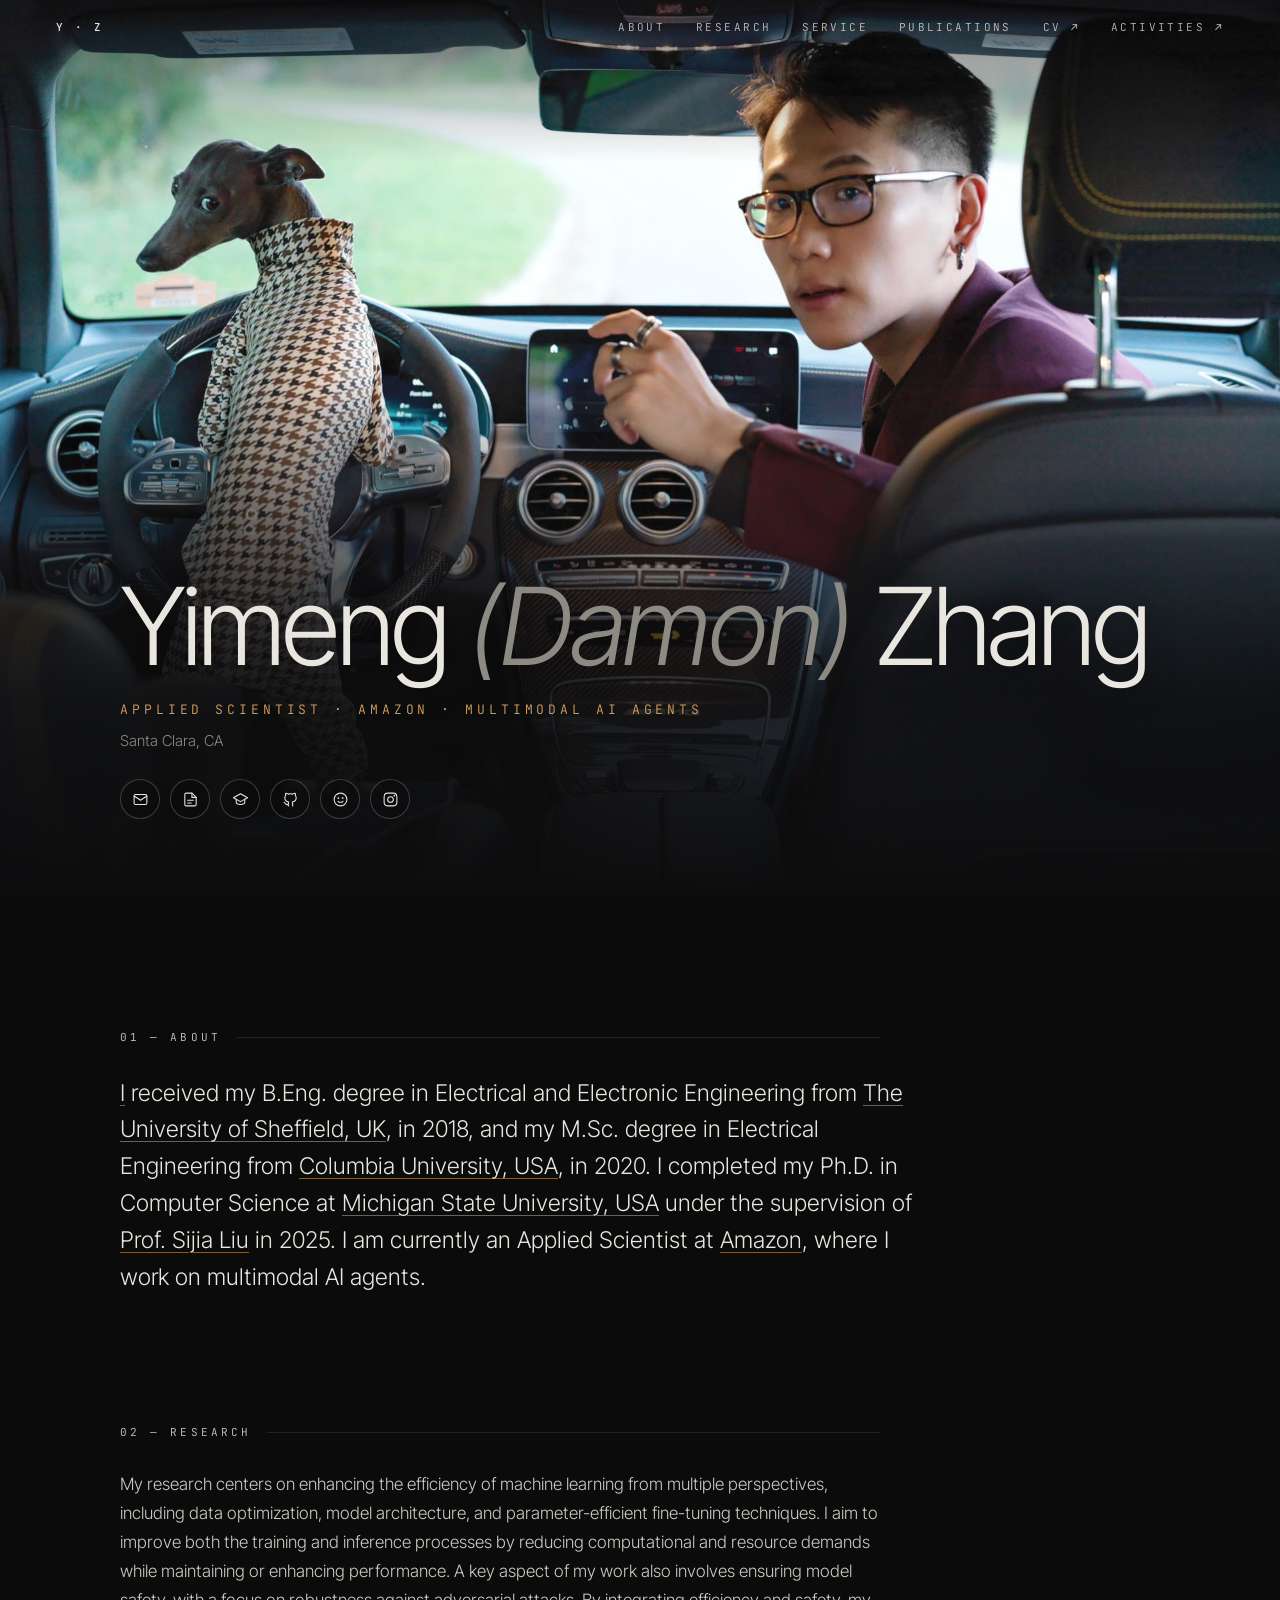
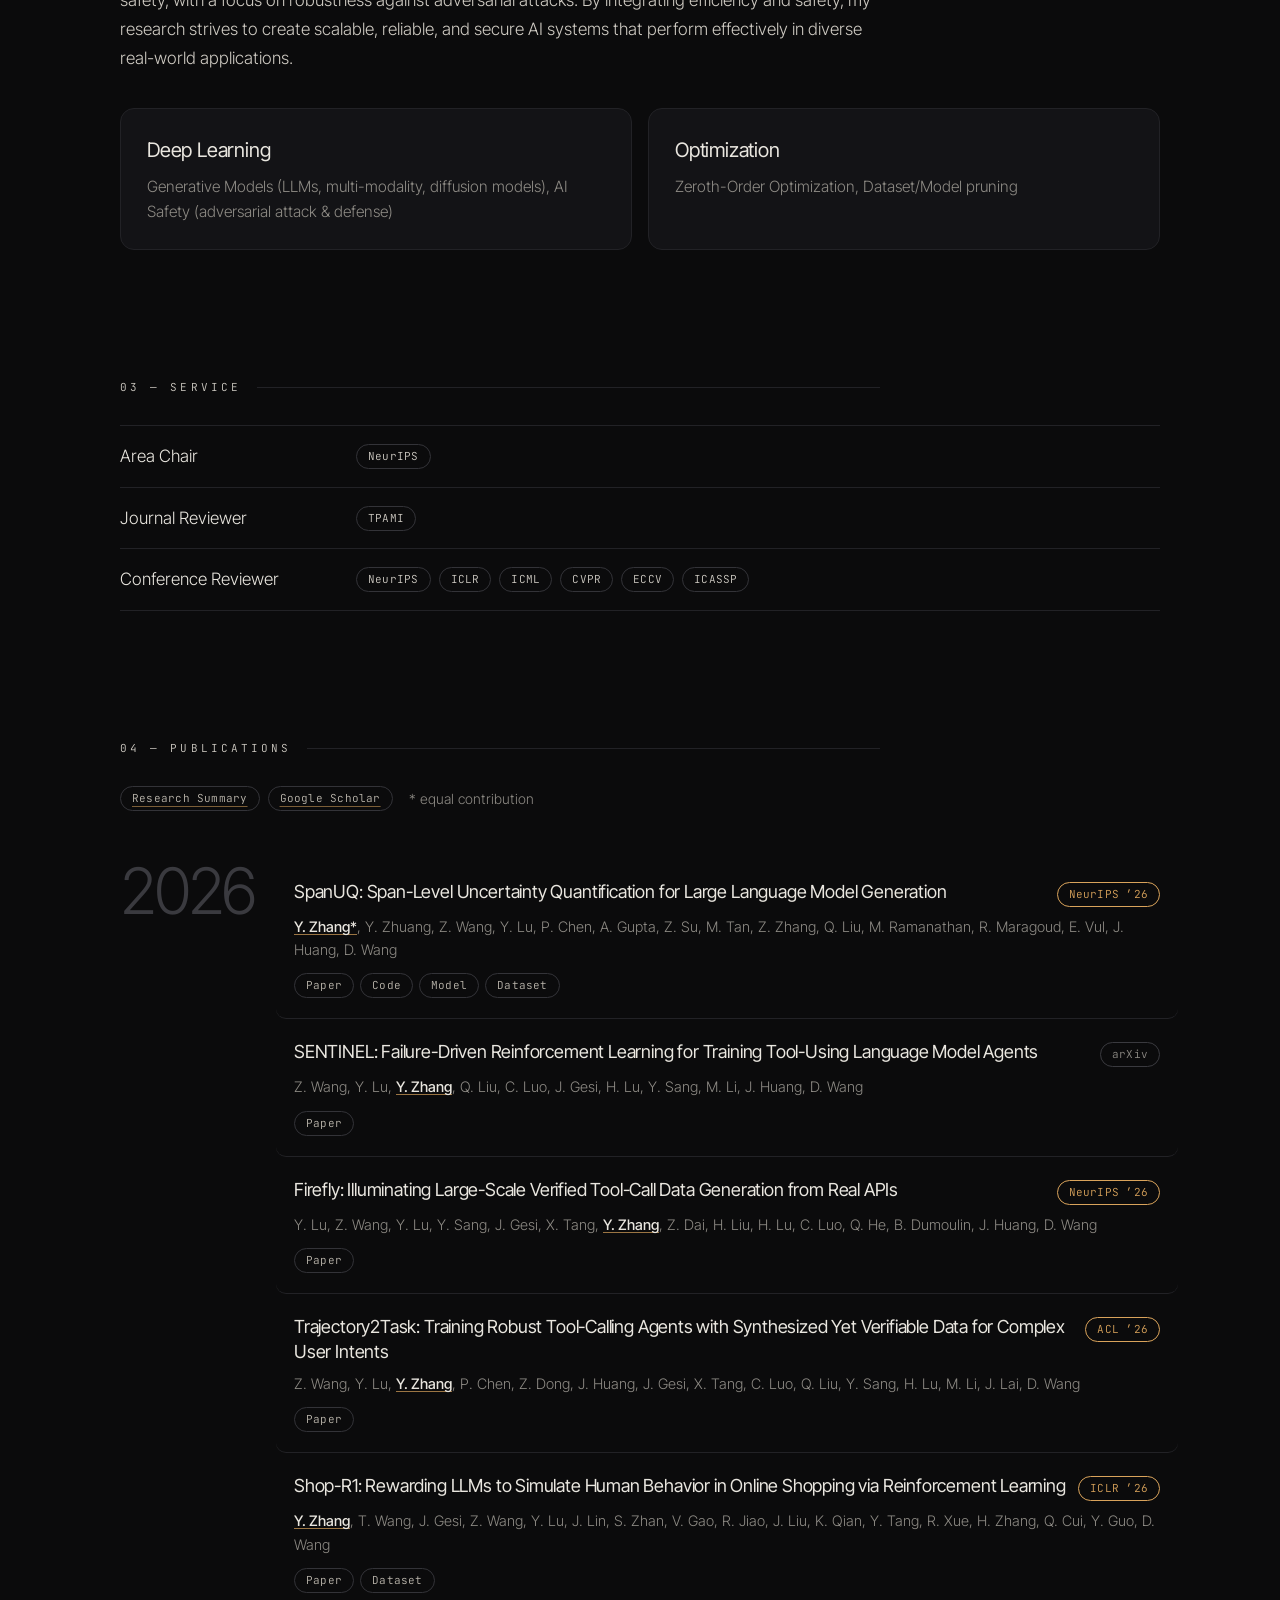
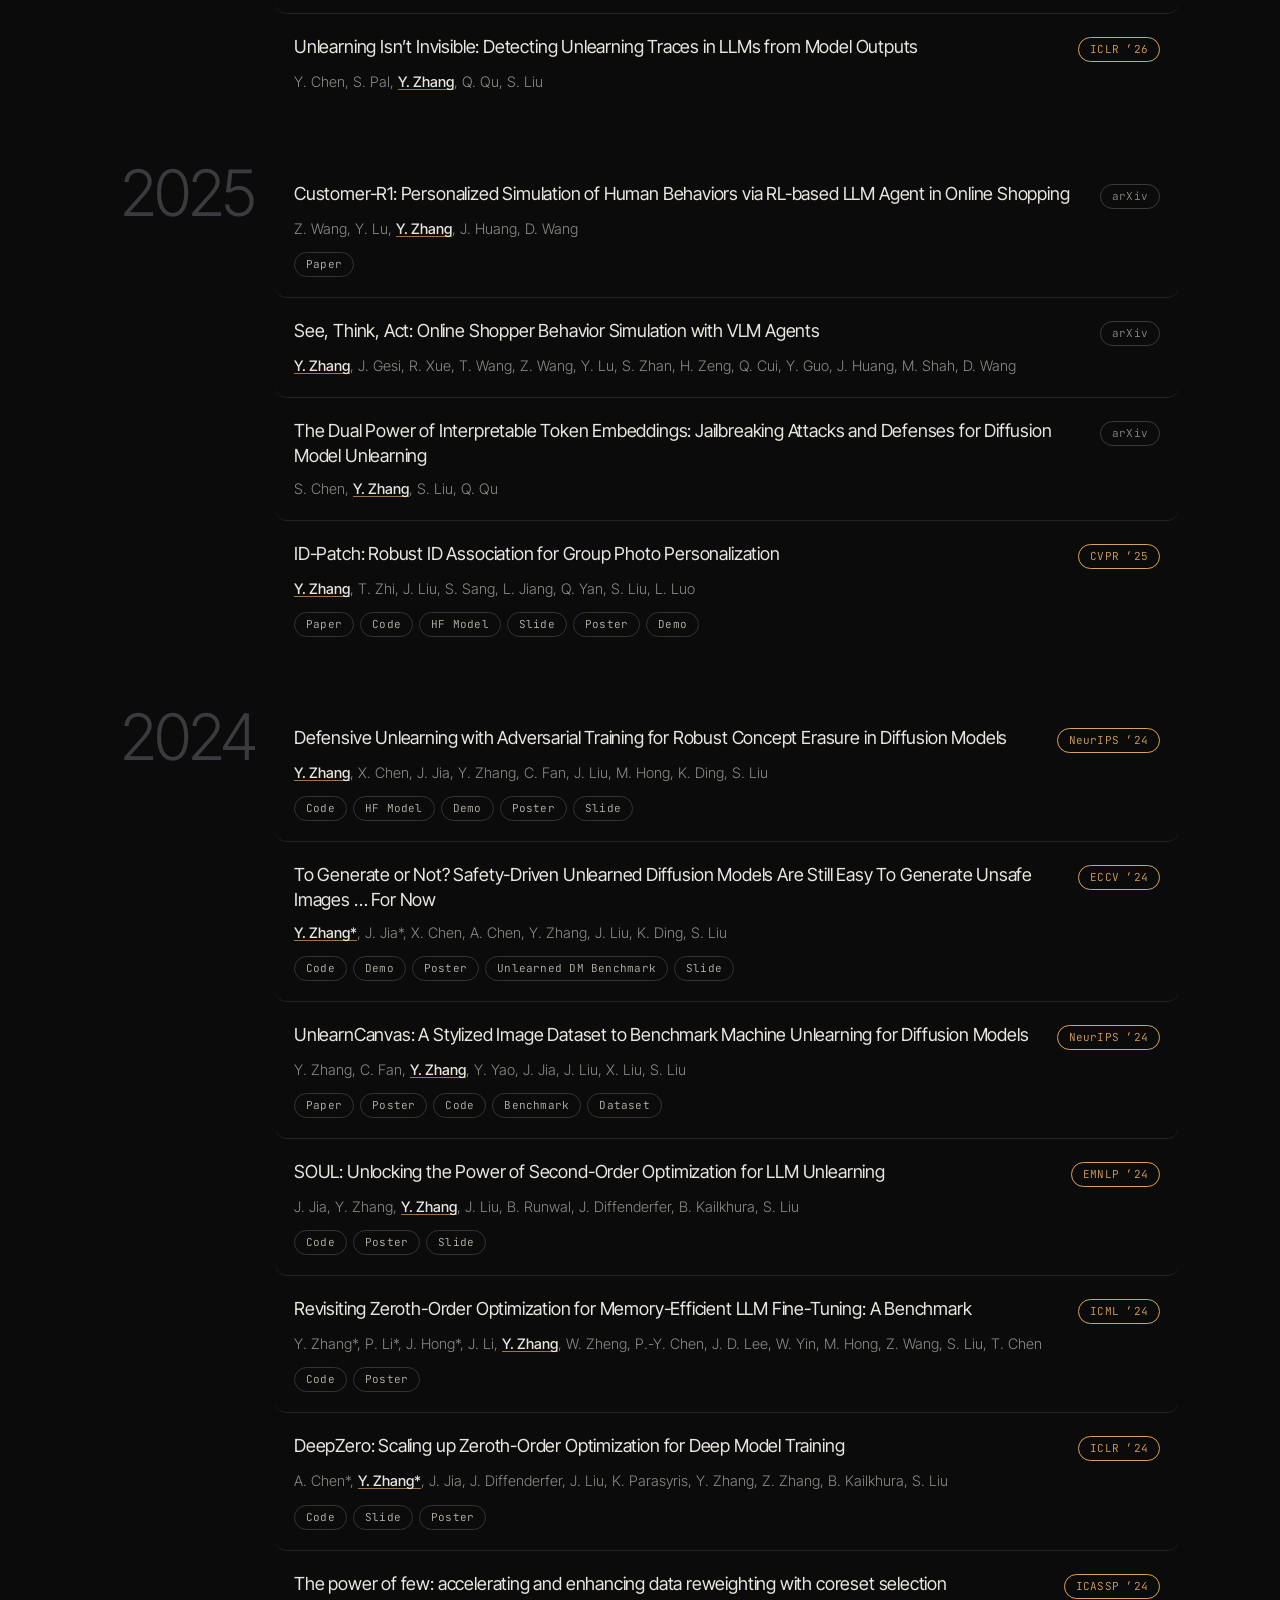
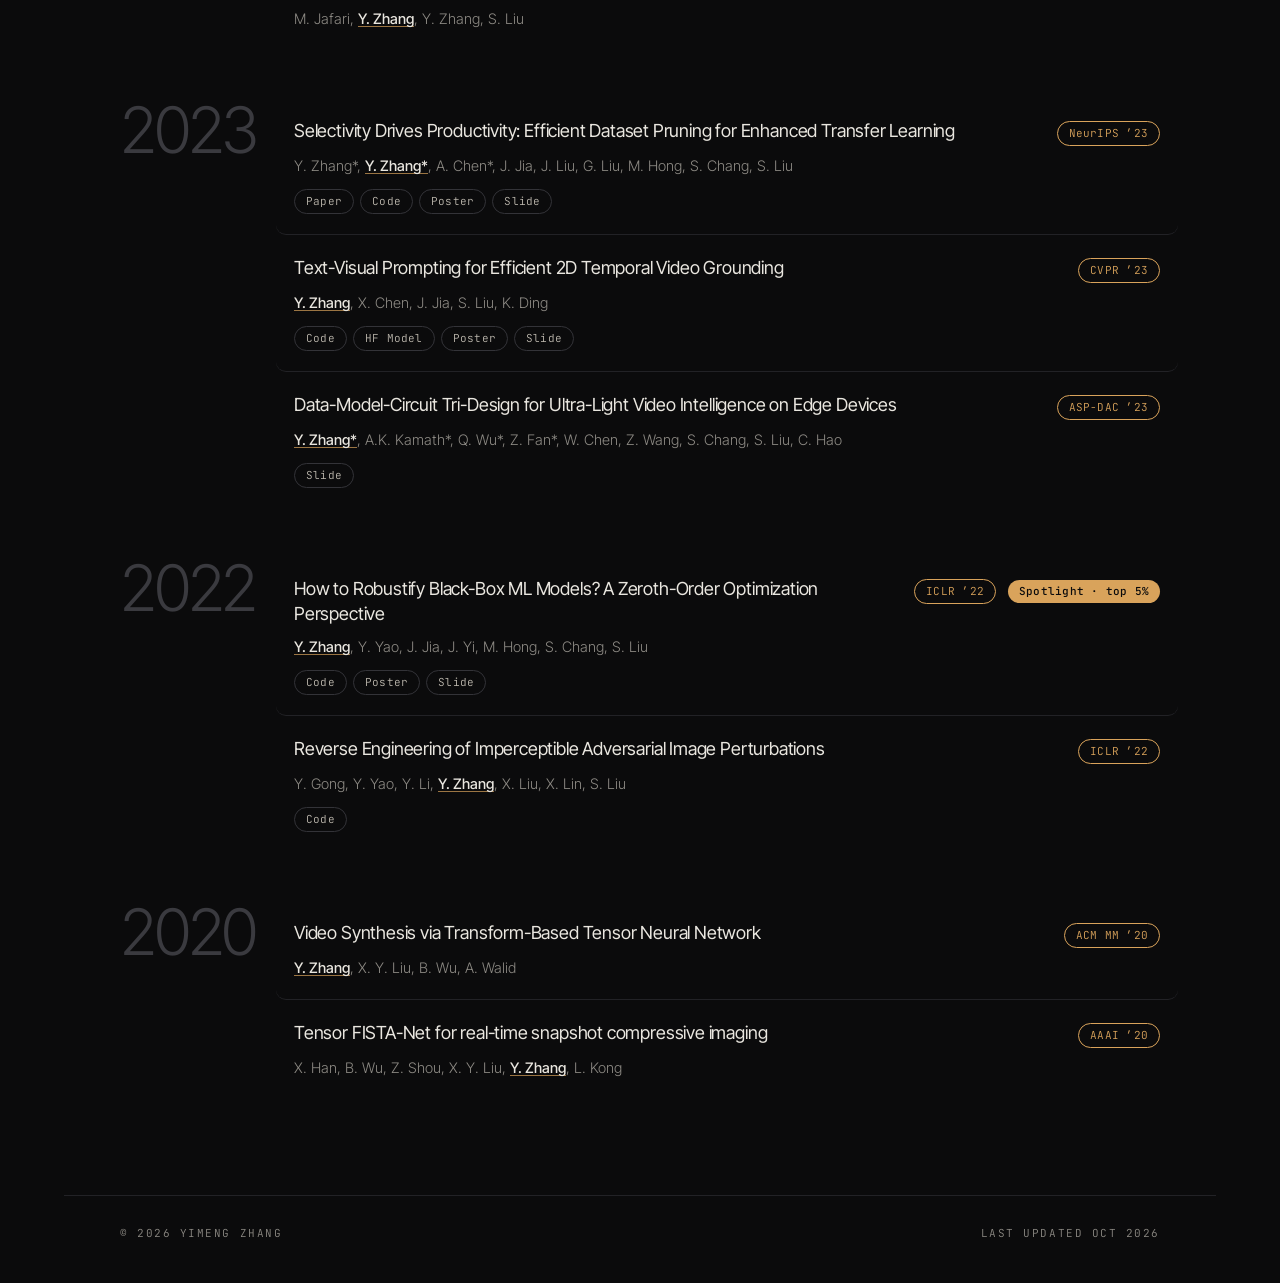
==== index.html @ 83909a7d "feat: Redesign homepage with dark cinematic layout and year-grouped publications" ====
<!DOCTYPE html>
<html lang="en">
<head>
<meta charset="utf-8">
<meta name="viewport" content="width=device-width, initial-scale=1">
<title>Yimeng (Damon) Zhang</title>
<meta name="description" content="Yimeng (Damon) Zhang — Applied Scientist at Amazon working on multimodal AI agents. Research on efficient and safe machine learning: LLM agents, diffusion models, unlearning, zeroth-order optimization.">
<meta property="og:type" content="website">
<meta property="og:title" content="Yimeng (Damon) Zhang">
<meta property="og:description" content="Applied Scientist at Amazon · Multimodal AI agents · Efficient &amp; safe machine learning.">
<meta property="og:url" content="https://damon-demon.github.io/">
<meta property="og:image" content="https://damon-demon.github.io/images/hero.jpg">
<meta name="twitter:card" content="summary_large_image">
<meta name="theme-color" content="#0b0b0c">
<link rel="preconnect" href="https://fonts.googleapis.com">
<link rel="preconnect" href="https://fonts.gstatic.com" crossorigin>
<link href="https://fonts.googleapis.com/css2?family=Inter+Tight:ital,wght@0,300;0,400;0,500;1,300&amp;family=JetBrains+Mono:wght@400;500&amp;display=swap" rel="stylesheet">
<link rel="stylesheet" href="style.css">
<script>document.documentElement.classList.add('js')</script>
</head>
<body>

<nav class="nav" aria-label="Main">
  <a class="nav-name" href="#top">Y · Z</a>
  <div class="nav-links">
    <a class="nav-anchor" href="#about">About</a>
    <a class="nav-anchor" href="#research">Research</a>
    <a class="nav-anchor" href="#service">Service</a>
    <a class="nav-anchor" href="#publications">Publications</a>
    <a href="links/YimengZhang_CV.pdf" target="_blank" rel="noopener">CV ↗</a>
    <a href="https://damon19950223.github.io" target="_blank" rel="noopener">Activities ↗</a>
  </div>
</nav>

<header id="top" class="hero">
  <div class="hero-inner">
    <h1>Yimeng <span class="aka">(Damon)</span> Zhang</h1>
    <p class="hero-role">Applied Scientist · Amazon · Multimodal AI Agents</p>
    <p class="hero-loc">Santa Clara, CA</p>
    <ul class="hero-icons">
      <li><a href="mailto:damonzym@amazon.com" aria-label="Email" title="Email"><svg viewBox="0 0 24 24"><rect x="3" y="5" width="18" height="14" rx="2"/><path d="m3 7 9 6 9-6"/></svg></a></li>
      <li><a href="links/YimengZhang_CV.pdf" target="_blank" rel="noopener" aria-label="CV" title="CV"><svg viewBox="0 0 24 24"><path d="M14 3H6a2 2 0 0 0-2 2v14a2 2 0 0 0 2 2h12a2 2 0 0 0 2-2V9z"/><path d="M14 3v6h6M8 13h8M8 17h5"/></svg></a></li>
      <li><a href="https://scholar.google.com/citations?user=eWcAggoAAAAJ&amp;hl" target="_blank" rel="noopener" aria-label="Google Scholar" title="Google Scholar"><svg viewBox="0 0 24 24"><path d="M2 9.5 12 4l10 5.5-10 5.5z"/><path d="M6 11.7V16c0 1.7 2.7 3 6 3s6-1.3 6-3v-4.3"/></svg></a></li>
      <li><a href="https://github.com/damon-demon" target="_blank" rel="noopener" aria-label="GitHub" title="GitHub"><svg viewBox="0 0 24 24"><path d="M9 19c-4.3 1.4-4.3-2.5-6-3m12 5v-3.5c0-1 .1-1.4-.5-2 2.8-.3 5.5-1.4 5.5-6a4.6 4.6 0 0 0-1.3-3.2 4.2 4.2 0 0 0-.1-3.2s-1.1-.3-3.5 1.3a12.3 12.3 0 0 0-6.2 0C6.5 2.8 5.4 3.1 5.4 3.1a4.2 4.2 0 0 0-.1 3.2A4.6 4.6 0 0 0 4 9.5c0 4.6 2.7 5.7 5.5 6-.6.6-.6 1.2-.5 2V21"/></svg></a></li>
      <li><a href="https://huggingface.co/DamonDemon" target="_blank" rel="noopener" aria-label="Hugging Face" title="Hugging Face"><svg viewBox="0 0 24 24"><circle cx="12" cy="12" r="9"/><path d="M8.5 14.5c1.8 2 5.2 2 7 0"/><circle cx="9" cy="10" r=".6"/><circle cx="15" cy="10" r=".6"/></svg></a></li>
      <li><a href="https://www.instagram.com/damondemon88888/" target="_blank" rel="noopener" aria-label="Instagram" title="Instagram"><svg viewBox="0 0 24 24"><rect x="3" y="3" width="18" height="18" rx="5"/><circle cx="12" cy="12" r="4"/><circle cx="17.5" cy="6.5" r=".6"/></svg></a></li>
    </ul>
  </div>
</header>

<main>

<section id="about" class="section">
  <p class="section-label">01 — About</p>
  <p class="lede"><a href="https://www.instagram.com/damondemon88888/">I</a> received my B.Eng. degree in Electrical and Electronic Engineering from <a href="https://www.sheffield.ac.uk/eee">The University of Sheffield, UK</a>, in 2018, and my M.Sc. degree in Electrical Engineering from <a href="https://www.ee.columbia.edu">Columbia University, USA</a>, in 2020. I completed my Ph.D. in Computer Science at <a href="https://engineering.msu.edu/about/departments/cse">Michigan State University, USA</a> under the supervision of <a href="https://lsjxjtu.github.io">Prof. Sijia Liu</a> in 2025. I am currently an Applied Scientist at <a href="https://www.aboutamazon.com">Amazon</a>, where I work on multimodal AI agents.</p>
</section>

<section id="research" class="section">
  <p class="section-label">02 — Research</p>
  <p>My research centers on enhancing the efficiency of machine learning from multiple perspectives, including data optimization, model architecture, and parameter-efficient fine-tuning techniques. I aim to improve both the training and inference processes by reducing computational and resource demands while maintaining or enhancing performance. A key aspect of my work also involves ensuring model safety, with a focus on robustness against adversarial attacks. By integrating efficiency and safety, my research strives to create scalable, reliable, and secure AI systems that perform effectively in diverse real-world applications.</p>
  <div class="cards">
    <div class="card">
      <h3>Deep Learning</h3>
      <p>Generative Models (LLMs, multi-modality, diffusion models), AI Safety (adversarial attack &amp; defense)</p>
    </div>
    <div class="card">
      <h3>Optimization</h3>
      <p>Zeroth-Order Optimization, Dataset/Model pruning</p>
    </div>
  </div>
</section>

<section id="service" class="section">
  <p class="section-label">03 — Service</p>
  <ul class="service">
    <li><span class="role">Area Chair</span><span class="chips"><span class="chip">NeurIPS</span></span></li>
    <li><span class="role">Journal Reviewer</span><span class="chips"><span class="chip">TPAMI</span></span></li>
    <li><span class="role">Conference Reviewer</span><span class="chips"><span class="chip">NeurIPS</span><span class="chip">ICLR</span><span class="chip">ICML</span><span class="chip">CVPR</span><span class="chip">ECCV</span><span class="chip">ICASSP</span></span></li>
  </ul>
</section>

<section id="publications" class="section">
  <p class="section-label">04 — Publications</p>
  <p class="pub-meta"><a class="pill" href="links/Yimeng_Research_Summary_OPTML_MSU.pdf">Research Summary</a> <a class="pill" href="https://scholar.google.com/citations?user=eWcAggoAAAAJ&amp;hl">Google Scholar</a> <span class="note">* equal contribution</span></p>

  <div class="year-group">
    <h3 class="year">2026</h3>
    <ol class="pubs">
      <li class="pub">
        <div class="pub-head"><a class="pub-title" href="SpanUQ.html">SpanUQ: Span-Level Uncertainty Quantification for Large Language Model Generation</a><span class="venue">NeurIPS ’26</span></div>
        <p class="pub-authors"><b class="me">Y. Zhang*</b>, Y. Zhuang, Z. Wang, Y. Lu, P. Chen, A. Gupta, Z. Su, M. Tan, Z. Zhang, Q. Liu, M. Ramanathan, R. Maragoud, E. Vul, J. Huang, D. Wang</p>
        <div class="pub-links"><a class="pill" href="https://arxiv.org/abs/2607.05721">Paper</a><a class="pill" href="https://github.com/damon-demon/SpanUQ">Code</a><a class="pill" href="https://huggingface.co/DamonDemon/SpanUQ">Model</a><a class="pill" href="https://huggingface.co/datasets/DamonDemon/SpanUQ-Benchmark">Dataset</a></div>
      </li>
      <li class="pub">
        <div class="pub-head"><a class="pub-title" href="https://arxiv.org/abs/2606.12908">SENTINEL: Failure-Driven Reinforcement Learning for Training Tool-Using Language Model Agents</a><span class="venue arxiv">arXiv</span></div>
        <p class="pub-authors">Z. Wang, Y. Lu, <b class="me">Y. Zhang</b>, Q. Liu, C. Luo, J. Gesi, H. Lu, Y. Sang, M. Li, J. Huang, D. Wang</p>
        <div class="pub-links"><a class="pill" href="https://arxiv.org/abs/2606.12908">Paper</a></div>
      </li>
      <li class="pub">
        <div class="pub-head"><a class="pub-title" href="https://arxiv.org/abs/2605.17558">Firefly: Illuminating Large-Scale Verified Tool-Call Data Generation from Real APIs</a><span class="venue">NeurIPS ’26</span></div>
        <p class="pub-authors">Y. Lu, Z. Wang, Y. Lu, Y. Sang, J. Gesi, X. Tang, <b class="me">Y. Zhang</b>, Z. Dai, H. Liu, H. Lu, C. Luo, Q. He, B. Dumoulin, J. Huang, D. Wang</p>
        <div class="pub-links"><a class="pill" href="https://arxiv.org/abs/2605.17558">Paper</a></div>
      </li>
      <li class="pub">
        <div class="pub-head"><a class="pub-title" href="https://arxiv.org/abs/2601.20144">Trajectory2Task: Training Robust Tool-Calling Agents with Synthesized Yet Verifiable Data for Complex User Intents</a><span class="venue">ACL ’26</span></div>
        <p class="pub-authors">Z. Wang, Y. Lu, <b class="me">Y. Zhang</b>, P. Chen, Z. Dong, J. Huang, J. Gesi, X. Tang, C. Luo, Q. Liu, Y. Sang, H. Lu, M. Li, J. Lai, D. Wang</p>
        <div class="pub-links"><a class="pill" href="https://arxiv.org/abs/2601.20144">Paper</a></div>
      </li>
      <li class="pub">
        <div class="pub-head"><a class="pub-title" href="shop-r1.html">Shop-R1: Rewarding LLMs to Simulate Human Behavior in Online Shopping via Reinforcement Learning</a><span class="venue">ICLR ’26</span></div>
        <p class="pub-authors"><b class="me">Y. Zhang</b>, T. Wang, J. Gesi, Z. Wang, Y. Lu, J. Lin, S. Zhan, V. Gao, R. Jiao, J. Liu, K. Qian, Y. Tang, R. Xue, H. Zhang, Q. Cui, Y. Guo, D. Wang</p>
        <div class="pub-links"><a class="pill" href="https://arxiv.org/abs/2507.17842">Paper</a><a class="pill" href="https://huggingface.co/datasets/NEU-HAI/ShopCART">Dataset</a></div>
      </li>
      <li class="pub">
        <div class="pub-head"><a class="pub-title" href="https://arxiv.org/abs/2506.14003">Unlearning Isn’t Invisible: Detecting Unlearning Traces in LLMs from Model Outputs</a><span class="venue">ICLR ’26</span></div>
        <p class="pub-authors">Y. Chen, S. Pal, <b class="me">Y. Zhang</b>, Q. Qu, S. Liu</p>
      </li>
    </ol>
  </div>

  <div class="year-group">
    <h3 class="year">2025</h3>
    <ol class="pubs">
      <li class="pub">
        <div class="pub-head"><a class="pub-title" href="https://arxiv.org/abs/2510.07230">Customer-R1: Personalized Simulation of Human Behaviors via RL-based LLM Agent in Online Shopping</a><span class="venue arxiv">arXiv</span></div>
        <p class="pub-authors">Z. Wang, Y. Lu, <b class="me">Y. Zhang</b>, J. Huang, D. Wang</p>
        <div class="pub-links"><a class="pill" href="https://arxiv.org/abs/2510.07230">Paper</a></div>
      </li>
      <li class="pub">
        <div class="pub-head"><a class="pub-title" href="https://arxiv.org/abs/2510.19245">See, Think, Act: Online Shopper Behavior Simulation with VLM Agents</a><span class="venue arxiv">arXiv</span></div>
        <p class="pub-authors"><b class="me">Y. Zhang</b>, J. Gesi, R. Xue, T. Wang, Z. Wang, Y. Lu, S. Zhan, H. Zeng, Q. Cui, Y. Guo, J. Huang, M. Shah, D. Wang</p>
      </li>
      <li class="pub">
        <div class="pub-head"><a class="pub-title" href="https://arxiv.org/abs/2504.21307">The Dual Power of Interpretable Token Embeddings: Jailbreaking Attacks and Defenses for Diffusion Model Unlearning</a><span class="venue arxiv">arXiv</span></div>
        <p class="pub-authors">S. Chen, <b class="me">Y. Zhang</b>, S. Liu, Q. Qu</p>
      </li>
      <li class="pub">
        <div class="pub-head"><a class="pub-title" href="https://byteaigc.github.io/ID-Patch/">ID-Patch: Robust ID Association for Group Photo Personalization</a><span class="venue">CVPR ’25</span></div>
        <p class="pub-authors"><b class="me">Y. Zhang</b>, T. Zhi, J. Liu, S. Sang, L. Jiang, Q. Yan, S. Liu, L. Luo</p>
        <div class="pub-links"><a class="pill" href="https://arxiv.org/abs/2411.13632">Paper</a><a class="pill" href="https://github.com/bytedance/ID-Patch">Code</a><a class="pill" href="https://huggingface.co/ByteDance/ID-Patch">HF Model</a><a class="pill" href="links/ID_Patch_Presentation.pdf">Slide</a><a class="pill" href="links/ID_Patch_CVPR25_poster.pdf">Poster</a><a class="pill" href="https://huggingface.co/spaces/ByteDance/ID-Patch-SDXL">Demo</a></div>
      </li>
    </ol>
  </div>

  <div class="year-group">
    <h3 class="year">2024</h3>
    <ol class="pubs">
      <li class="pub">
        <div class="pub-head"><a class="pub-title" href="https://arxiv.org/abs/2405.15234">Defensive Unlearning with Adversarial Training for Robust Concept Erasure in Diffusion Models</a><span class="venue">NeurIPS ’24</span></div>
        <p class="pub-authors"><b class="me">Y. Zhang</b>, X. Chen, J. Jia, Y. Zhang, C. Fan, J. Liu, M. Hong, K. Ding, S. Liu</p>
        <div class="pub-links"><a class="pill" href="https://github.com/OPTML-Group/AdvUnlearn">Code</a><a class="pill" href="https://huggingface.co/OPTML-Group/AdvUnlearn">HF Model</a><a class="pill" href="https://huggingface.co/spaces/Intel/AdvUnlearn">Demo</a><a class="pill" href="links/NeurIPS2024_AdvUnlearn_poster.pdf">Poster</a><a class="pill" href="links/NeurIPS2024_AdvUnlearn_Presentation.pdf">Slide</a></div>
      </li>
      <li class="pub">
        <div class="pub-head"><a class="pub-title" href="https://www.optml-group.com/posts/mu_attack">To Generate or Not? Safety-Driven Unlearned Diffusion Models Are Still Easy To Generate Unsafe Images … For Now</a><span class="venue">ECCV ’24</span></div>
        <p class="pub-authors"><b class="me">Y. Zhang*</b>, J. Jia*, X. Chen, A. Chen, Y. Zhang, J. Liu, K. Ding, S. Liu</p>
        <div class="pub-links"><a class="pill" href="https://github.com/OPTML-Group/Diffusion-MU-Attack">Code</a><a class="pill" href="https://huggingface.co/spaces/Intel/UnlearnDiffAtk">Demo</a><a class="pill" href="links/ECCV24_UnlearnDiffAtk_poster.pdf">Poster</a><a class="pill" href="https://huggingface.co/spaces/Intel/UnlearnDiffAtk-Benchmark">Unlearned DM Benchmark</a><a class="pill" href="links/ECCV2024_UnlearnDiffAtk_Presentation.pdf">Slide</a></div>
      </li>
      <li class="pub">
        <div class="pub-head"><a class="pub-title" href="https://unlearn-canvas.netlify.app">UnlearnCanvas: A Stylized Image Dataset to Benchmark Machine Unlearning for Diffusion Models</a><span class="venue">NeurIPS ’24</span></div>
        <p class="pub-authors">Y. Zhang, C. Fan, <b class="me">Y. Zhang</b>, Y. Yao, J. Jia, J. Liu, X. Liu, S. Liu</p>
        <div class="pub-links"><a class="pill" href="https://arxiv.org/abs/2402.11846">Paper</a><a class="pill" href="links/NeurIPS2024_UnlearnCanvas_poster.pdf">Poster</a><a class="pill" href="https://github.com/OPTML-Group/UnlearnCanvas">Code</a><a class="pill" href="https://huggingface.co/spaces/OPTML-Group/UnlearnCanvas-Benchmark">Benchmark</a><a class="pill" href="https://huggingface.co/datasets/OPTML-Group/UnlearnCanvas">Dataset</a></div>
      </li>
      <li class="pub">
        <div class="pub-head"><a class="pub-title" href="https://arxiv.org/abs/2404.18239">SOUL: Unlocking the Power of Second-Order Optimization for LLM Unlearning</a><span class="venue">EMNLP ’24</span></div>
        <p class="pub-authors">J. Jia, Y. Zhang, <b class="me">Y. Zhang</b>, J. Liu, B. Runwal, J. Diffenderfer, B. Kailkhura, S. Liu</p>
        <div class="pub-links"><a class="pill" href="https://github.com/OPTML-Group/SOUL">Code</a><a class="pill" href="links/EMNLP2024_SOUL_poster.pdf">Poster</a><a class="pill" href="links/EMNLP2024_SOUL_slide.pdf">Slide</a></div>
      </li>
      <li class="pub">
        <div class="pub-head"><a class="pub-title" href="https://arxiv.org/abs/2402.11592">Revisiting Zeroth-Order Optimization for Memory-Efficient LLM Fine-Tuning: A Benchmark</a><span class="venue">ICML ’24</span></div>
        <p class="pub-authors">Y. Zhang*, P. Li*, J. Hong*, J. Li, <b class="me">Y. Zhang</b>, W. Zheng, P.-Y. Chen, J. D. Lee, W. Yin, M. Hong, Z. Wang, S. Liu, T. Chen</p>
        <div class="pub-links"><a class="pill" href="https://github.com/ZO-Bench/ZO-LLM?tab=readme-ov-file">Code</a><a class="pill" href="links/ICML2024_ZO_Bench_poster.pdf">Poster</a></div>
      </li>
      <li class="pub">
        <div class="pub-head"><a class="pub-title" href="https://www.optml-group.com/posts/deepzero_iclr24">DeepZero: Scaling up Zeroth-Order Optimization for Deep Model Training</a><span class="venue">ICLR ’24</span></div>
        <p class="pub-authors">A. Chen*, <b class="me">Y. Zhang*</b>, J. Jia, J. Diffenderfer, J. Liu, K. Parasyris, Y. Zhang, Z. Zhang, B. Kailkhura, S. Liu</p>
        <div class="pub-links"><a class="pill" href="https://github.com/OPTML-Group/DeepZero">Code</a><a class="pill" href="links/ICLR2024_DeepZero_Presentation.pdf">Slide</a><a class="pill" href="links/ICLR2024_DeepZero_poster.pdf">Poster</a></div>
      </li>
      <li class="pub">
        <div class="pub-head"><a class="pub-title" href="https://arxiv.org/abs/2403.12166">The power of few: accelerating and enhancing data reweighting with coreset selection</a><span class="venue">ICASSP ’24</span></div>
        <p class="pub-authors">M. Jafari, <b class="me">Y. Zhang</b>, Y. Zhang, S. Liu</p>
      </li>
    </ol>
  </div>

  <div class="year-group">
    <h3 class="year">2023</h3>
    <ol class="pubs">
      <li class="pub">
        <div class="pub-head"><a class="pub-title" href="https://pruning.netlify.app">Selectivity Drives Productivity: Efficient Dataset Pruning for Enhanced Transfer Learning</a><span class="venue">NeurIPS ’23</span></div>
        <p class="pub-authors">Y. Zhang*, <b class="me">Y. Zhang*</b>, A. Chen*, J. Jia, J. Liu, G. Liu, M. Hong, S. Chang, S. Liu</p>
        <div class="pub-links"><a class="pill" href="https://arxiv.org/abs/2310.08782">Paper</a><a class="pill" href="https://github.com/OPTML-Group/DP4TL">Code</a><a class="pill" href="links/NeurIPS'23_dp4tl_poster.pdf">Poster</a><a class="pill" href="links/NeurIPS2023_DP4TL_presentation.pdf">Slide</a></div>
      </li>
      <li class="pub">
        <div class="pub-head"><a class="pub-title" href="https://www.optml-group.com/posts/2dtvp_cvpr23">Text-Visual Prompting for Efficient 2D Temporal Video Grounding</a><span class="venue">CVPR ’23</span></div>
        <p class="pub-authors"><b class="me">Y. Zhang</b>, X. Chen, J. Jia, S. Liu, K. Ding</p>
        <div class="pub-links"><a class="pill" href="https://github.com/intel/TVP">Code</a><a class="pill" href="https://huggingface.co/docs/transformers/main/en/model_doc/tvp">HF Model</a><a class="pill" href="links/2DTVP_CVPR23_poster.pdf">Poster</a><a class="pill" href="links/CVPR23_2D_TVP_presentation.pdf">Slide</a></div>
      </li>
      <li class="pub">
        <div class="pub-head"><a class="pub-title" href="https://arxiv.org/abs/2210.08578">Data-Model-Circuit Tri-Design for Ultra-Light Video Intelligence on Edge Devices</a><span class="venue">ASP-DAC ’23</span></div>
        <p class="pub-authors"><b class="me">Y. Zhang*</b>, A.K. Kamath*, Q. Wu*, Z. Fan*, W. Chen, Z. Wang, S. Chang, S. Liu, C. Hao</p>
        <div class="pub-links"><a class="pill" href="links/ASPDAC2023_TriDesign_Presentation.pdf">Slide</a></div>
      </li>
    </ol>
  </div>

  <div class="year-group">
    <h3 class="year">2022</h3>
    <ol class="pubs">
      <li class="pub">
        <div class="pub-head"><a class="pub-title" href="https://openreview.net/forum?id=W9G_ImpHlQd">How to Robustify Black-Box ML Models? A Zeroth-Order Optimization Perspective</a><span class="venue">ICLR ’22</span><span class="badge">Spotlight · top 5%</span></div>
        <p class="pub-authors"><b class="me">Y. Zhang</b>, Y. Yao, J. Jia, J. Yi, M. Hong, S. Chang, S. Liu</p>
        <div class="pub-links"><a class="pill" href="https://github.com/damon-demon/Black-Box-Defense">Code</a><a class="pill" href="links/ICLR22_BlackBox_Defense_Poster.png">Poster</a><a class="pill" href="links/ICLR2022_ZO_AE_DS_Presentation.pdf">Slide</a></div>
      </li>
      <li class="pub">
        <div class="pub-head"><a class="pub-title" href="https://openreview.net/forum?id=gpp7cf0xdfN">Reverse Engineering of Imperceptible Adversarial Image Perturbations</a><span class="venue">ICLR ’22</span></div>
        <p class="pub-authors">Y. Gong, Y. Yao, Y. Li, <b class="me">Y. Zhang</b>, X. Liu, X. Lin, S. Liu</p>
        <div class="pub-links"><a class="pill" href="https://github.com/Yifanfanfanfan/Reverse-Engineering-of-Imperceptible-Adversarial-Image-Perturbations">Code</a></div>
      </li>
    </ol>
  </div>

  <div class="year-group">
    <h3 class="year">2020</h3>
    <ol class="pubs">
      <li class="pub">
        <div class="pub-head"><a class="pub-title" href="https://dl.acm.org/doi/abs/10.1145/3394171.3413527">Video Synthesis via Transform-Based Tensor Neural Network</a><span class="venue">ACM MM ’20</span></div>
        <p class="pub-authors"><b class="me">Y. Zhang</b>, X. Y. Liu, B. Wu, A. Walid</p>
      </li>
      <li class="pub">
        <div class="pub-head"><a class="pub-title" href="https://ojs.aaai.org//index.php/AAAI/article/view/6726">Tensor FISTA-Net for real-time snapshot compressive imaging</a><span class="venue">AAAI ’20</span></div>
        <p class="pub-authors">X. Han, B. Wu, Z. Shou, X. Y. Liu, <b class="me">Y. Zhang</b>, L. Kong</p>
      </li>
    </ol>
  </div>
</section>

</main>

<footer class="footer">
  <span>© 2026 Yimeng Zhang</span>
  <span>Last updated Oct 2026</span>
</footer>

<script>
(function () {
  var nav = document.querySelector('.nav');
  function onScroll() { nav.classList.toggle('scrolled', window.scrollY > window.innerHeight * 0.6); }
  window.addEventListener('scroll', onScroll, { passive: true });
  onScroll();

  var sections = document.querySelectorAll('.section');
  if (!('IntersectionObserver' in window)) {
    sections.forEach(function (s) { s.classList.add('in'); });
    return;
  }
  var io = new IntersectionObserver(function (entries) {
    entries.forEach(function (e) {
      if (e.isIntersecting) { e.target.classList.add('in'); io.unobserve(e.target); }
    });
  }, { rootMargin: '0px 0px -10% 0px' });
  sections.forEach(function (s) { io.observe(s); });
})();
</script>
</body>
</html>
---- style.css ----
/* Homepage — dark cinematic. Accent is the only color. */
:root {
  --bg: #0b0b0c;
  --surface: #131316;
  --border: #222226;
  --text: #e9e6df;
  --muted: #8d8a84;
  --faint: #3a3a3f;
  --accent: #d9a35b;
  --sans: 'Inter Tight', system-ui, -apple-system, sans-serif;
  --mono: 'JetBrains Mono', ui-monospace, Menlo, monospace;
  --wrap: 1040px;
  --gutter: clamp(20px, 5vw, 56px);
}

*, *::before, *::after { box-sizing: border-box; }
html { scroll-behavior: smooth; scroll-padding-top: 80px; }
body {
  margin: 0;
  background: var(--bg);
  color: var(--text);
  font-family: var(--sans);
  font-weight: 300;
  font-size: 17px;
  line-height: 1.7;
  -webkit-font-smoothing: antialiased;
}
h1, h2, h3, p, ol, ul { margin: 0; }
ol, ul { padding: 0; list-style: none; }
::selection { background: var(--accent); color: var(--bg); }

a { color: inherit; }
a:focus-visible { outline: 2px solid var(--accent); outline-offset: 3px; border-radius: 4px; }

/* Body links: amber underline that thickens on hover */
.section p a {
  text-decoration: underline;
  text-decoration-color: rgba(217, 163, 91, .55);
  text-decoration-thickness: 1px;
  text-underline-offset: 4px;
  transition: text-decoration-color .2s, text-decoration-thickness .2s;
}
.section p a:hover { text-decoration-color: var(--accent); text-decoration-thickness: 2px; }

/* ---------- Nav ---------- */
.nav {
  position: fixed; inset: 0 0 auto 0; z-index: 10;
  display: flex; justify-content: space-between; align-items: center;
  padding: 18px var(--gutter);
  font-family: var(--mono); font-size: 11px; letter-spacing: .22em; text-transform: uppercase;
  transition: background .35s, border-color .35s, padding .35s;
  border-bottom: 1px solid transparent;
}
.nav.scrolled {
  background: rgba(11, 11, 12, .72);
  -webkit-backdrop-filter: blur(14px);
  backdrop-filter: blur(14px);
  border-bottom-color: var(--border);
  padding-top: 14px; padding-bottom: 14px;
}
.nav a { text-decoration: none; opacity: .8; transition: opacity .2s, color .2s; }
.nav a:hover { opacity: 1; color: var(--accent); }
.nav-name { font-weight: 500; opacity: 1 !important; }
.nav-links { display: flex; gap: clamp(14px, 2.4vw, 32px); }

/* ---------- Hero ---------- */
.hero {
  position: relative;
  min-height: 100vh; min-height: 100svh;
  display: flex; align-items: flex-end;
  background:
    linear-gradient(to bottom, rgba(11, 11, 12, .55) 0%, transparent 18%, transparent 42%, rgba(11, 11, 12, .85) 78%, var(--bg) 100%),
    radial-gradient(ellipse 70% 55% at 18% 82%, rgba(11, 11, 12, .7), transparent 70%),
    url(images/hero.jpg) 50% 28% / cover no-repeat;
  overflow: hidden;
}
/* Film grain */
.hero::after {
  content: ""; position: absolute; inset: 0; pointer-events: none;
  background-image: url("data:image/svg+xml,%3Csvg xmlns='http://www.w3.org/2000/svg' width='160' height='160'%3E%3Cfilter id='n'%3E%3CfeTurbulence type='fractalNoise' baseFrequency='.9' numOctaves='2' stitchTiles='stitch'/%3E%3C/filter%3E%3Crect width='100%25' height='100%25' filter='url(%23n)' opacity='.5'/%3E%3C/svg%3E");
  opacity: .09; mix-blend-mode: overlay;
}
.hero-inner {
  position: relative; z-index: 1;
  width: 100%; max-width: calc(var(--wrap) + 2 * var(--gutter));
  margin: 0 auto; padding: 0 var(--gutter) clamp(48px, 9vh, 96px);
}
.hero h1 {
  font-weight: 300;
  text-shadow: 0 2px 30px rgba(11, 11, 12, .45);
  font-size: clamp(46px, 8.4vw, 124px);
  line-height: .95; letter-spacing: -.045em;
}
.hero .aka { font-style: italic; color: var(--muted); letter-spacing: -.03em; }
.hero-role {
  margin-top: 22px;
  font-family: var(--mono); font-size: clamp(10.5px, 1.1vw, 13px);
  letter-spacing: .3em; text-transform: uppercase; color: var(--accent);
}
.hero-loc { margin-top: 6px; color: var(--muted); font-size: 15px; }
.hero-icons { display: flex; gap: 10px; margin-top: 26px; }
.hero-icons a {
  display: grid; place-items: center; width: 40px; height: 40px;
  border: 1px solid rgba(233, 230, 223, .22); border-radius: 50%;
  background: rgba(11, 11, 12, .35);
  transition: border-color .2s, color .2s, transform .2s;
}
.hero-icons a:hover { border-color: var(--accent); color: var(--accent); transform: translateY(-2px); }
.hero-icons svg { width: 17px; height: 17px; fill: none; stroke: currentColor; stroke-width: 1.5; stroke-linecap: round; stroke-linejoin: round; }

/* ---------- Sections ---------- */
main { max-width: calc(var(--wrap) + 2 * var(--gutter)); margin: 0 auto; padding: 0 var(--gutter); }
.section { padding: clamp(72px, 11vw, 128px) 0 0; }
.section-label {
  font-family: var(--mono); font-size: 11px; letter-spacing: .28em; text-transform: uppercase;
  color: var(--accent); margin-bottom: 28px;
  display: flex; align-items: center; gap: 16px;
}
.section-label::after { content: ""; flex: 1; height: 1px; background: var(--border); }
.section > p { max-width: 760px; color: #cfcbc3; }
.section .lede { font-size: clamp(19px, 2vw, 23px); line-height: 1.6; color: var(--text); max-width: 820px; }

.js .section { opacity: 0; transform: translateY(12px); transition: opacity .9s ease, transform .9s ease; }
.js .section.in { opacity: 1; transform: none; }

/* Research cards */
.cards { display: grid; grid-template-columns: 1fr 1fr; gap: 16px; margin-top: 36px; }
.card { background: var(--surface); border: 1px solid var(--border); border-radius: 14px; padding: 24px 26px; }
.card h3 { font-weight: 400; font-size: 20px; letter-spacing: -.01em; margin-bottom: 8px; }
.card p { color: var(--muted); font-size: 15.5px; line-height: 1.6; }

/* Service */
.service li {
  display: grid; grid-template-columns: 220px 1fr; gap: 16px; align-items: center;
  padding: 16px 0; border-bottom: 1px solid var(--border);
}
.service li:first-child { border-top: 1px solid var(--border); }
.service .role { font-size: 17px; }
.chips { display: flex; flex-wrap: wrap; gap: 8px; }
.chip, .pill, .venue, .badge {
  font-family: var(--mono); font-size: 11px; letter-spacing: .02em; line-height: 1;
  padding: 6px 11px; border-radius: 999px; white-space: nowrap;
}
.chip { border: 1px solid #333338; color: #cfcbc3; }

/* ---------- Publications ---------- */
.pub-meta { display: flex; flex-wrap: wrap; align-items: center; gap: 8px; margin-bottom: 40px; }
.pub-meta .note { color: var(--muted); font-size: 14px; margin-left: 8px; }

.year-group {
  display: grid; grid-template-columns: 150px 1fr; gap: 0 24px;
  padding-top: 8px; margin-bottom: 40px;
}
.year {
  position: sticky; top: 84px; align-self: start;
  font-weight: 300; font-size: 64px; line-height: 1; letter-spacing: -.05em;
  color: var(--faint);
  transition: color .4s;
}
.year-group:hover .year { color: #5a554d; }

.pub {
  padding: 20px 18px; margin: 0 -18px;
  border-bottom: 1px solid var(--border);
  border-radius: 10px;
  transition: background .25s;
}
.pub:last-child { border-bottom: none; }
.pub:hover { background: var(--surface); }
.pub-head { display: flex; flex-wrap: wrap; align-items: baseline; gap: 8px 12px; }
.pub-title {
  flex: 1 1 420px;
  font-weight: 400; font-size: 18px; line-height: 1.4; letter-spacing: -.01em;
  text-decoration: none; transition: color .2s;
}
.pub:hover .pub-title, .pub-title:hover { color: var(--accent); }
.venue { border: 1px solid var(--accent); color: var(--accent); }
.venue.arxiv { border-color: #3a3a3f; color: var(--muted); }
.badge { background: var(--accent); color: var(--bg); font-weight: 500; }
.pub-authors { margin-top: 8px; font-size: 14.5px; line-height: 1.6; color: var(--muted); }
.me { color: var(--text); font-weight: 500; box-shadow: inset 0 -1px 0 rgba(217, 163, 91, .7); }
.pub-links { display: flex; flex-wrap: wrap; gap: 6px; margin-top: 12px; }
.pill {
  border: 1px solid #333338; color: #bdb8ae; text-decoration: none;
  transition: border-color .2s, color .2s, background .2s;
}
.pill:hover { border-color: var(--accent); color: var(--bg); background: var(--accent); }

/* ---------- Footer ---------- */
.footer {
  max-width: calc(var(--wrap) + 2 * var(--gutter)); margin: 96px auto 0;
  padding: 28px var(--gutter) 40px;
  display: flex; justify-content: space-between; gap: 16px;
  font-family: var(--mono); font-size: 11px; letter-spacing: .14em; text-transform: uppercase;
  color: var(--muted); border-top: 1px solid var(--border);
}

/* ---------- Mobile ---------- */
@media (max-width: 720px) {
  body { font-size: 16px; }
  .nav-anchor { display: none; }
  .hero {
    background:
      linear-gradient(to bottom, rgba(11, 11, 12, .55) 0%, transparent 12%, transparent 30%, rgba(11, 11, 12, .9) 50%, var(--bg) 57%),
      url(images/hero-mobile.jpg) 28% 0 / auto 58svh no-repeat var(--bg);
  }
  .cards { grid-template-columns: 1fr; }
  .service li { grid-template-columns: 1fr; gap: 10px; }
  .year-group { grid-template-columns: 1fr; }
  .year { position: static; font-size: 44px; margin-bottom: 4px; }
  .pub { padding: 18px 12px; margin: 0 -12px; }
  .pub-title { flex-basis: 100%; font-size: 17px; }
  .footer { flex-direction: column; }
}

/* ---------- Reduced motion ---------- */
@media (prefers-reduced-motion: reduce) {
  html { scroll-behavior: auto; }
  *, *::before, *::after { transition: none !important; animation: none !important; }
  .js .section { opacity: 1; transform: none; }
}
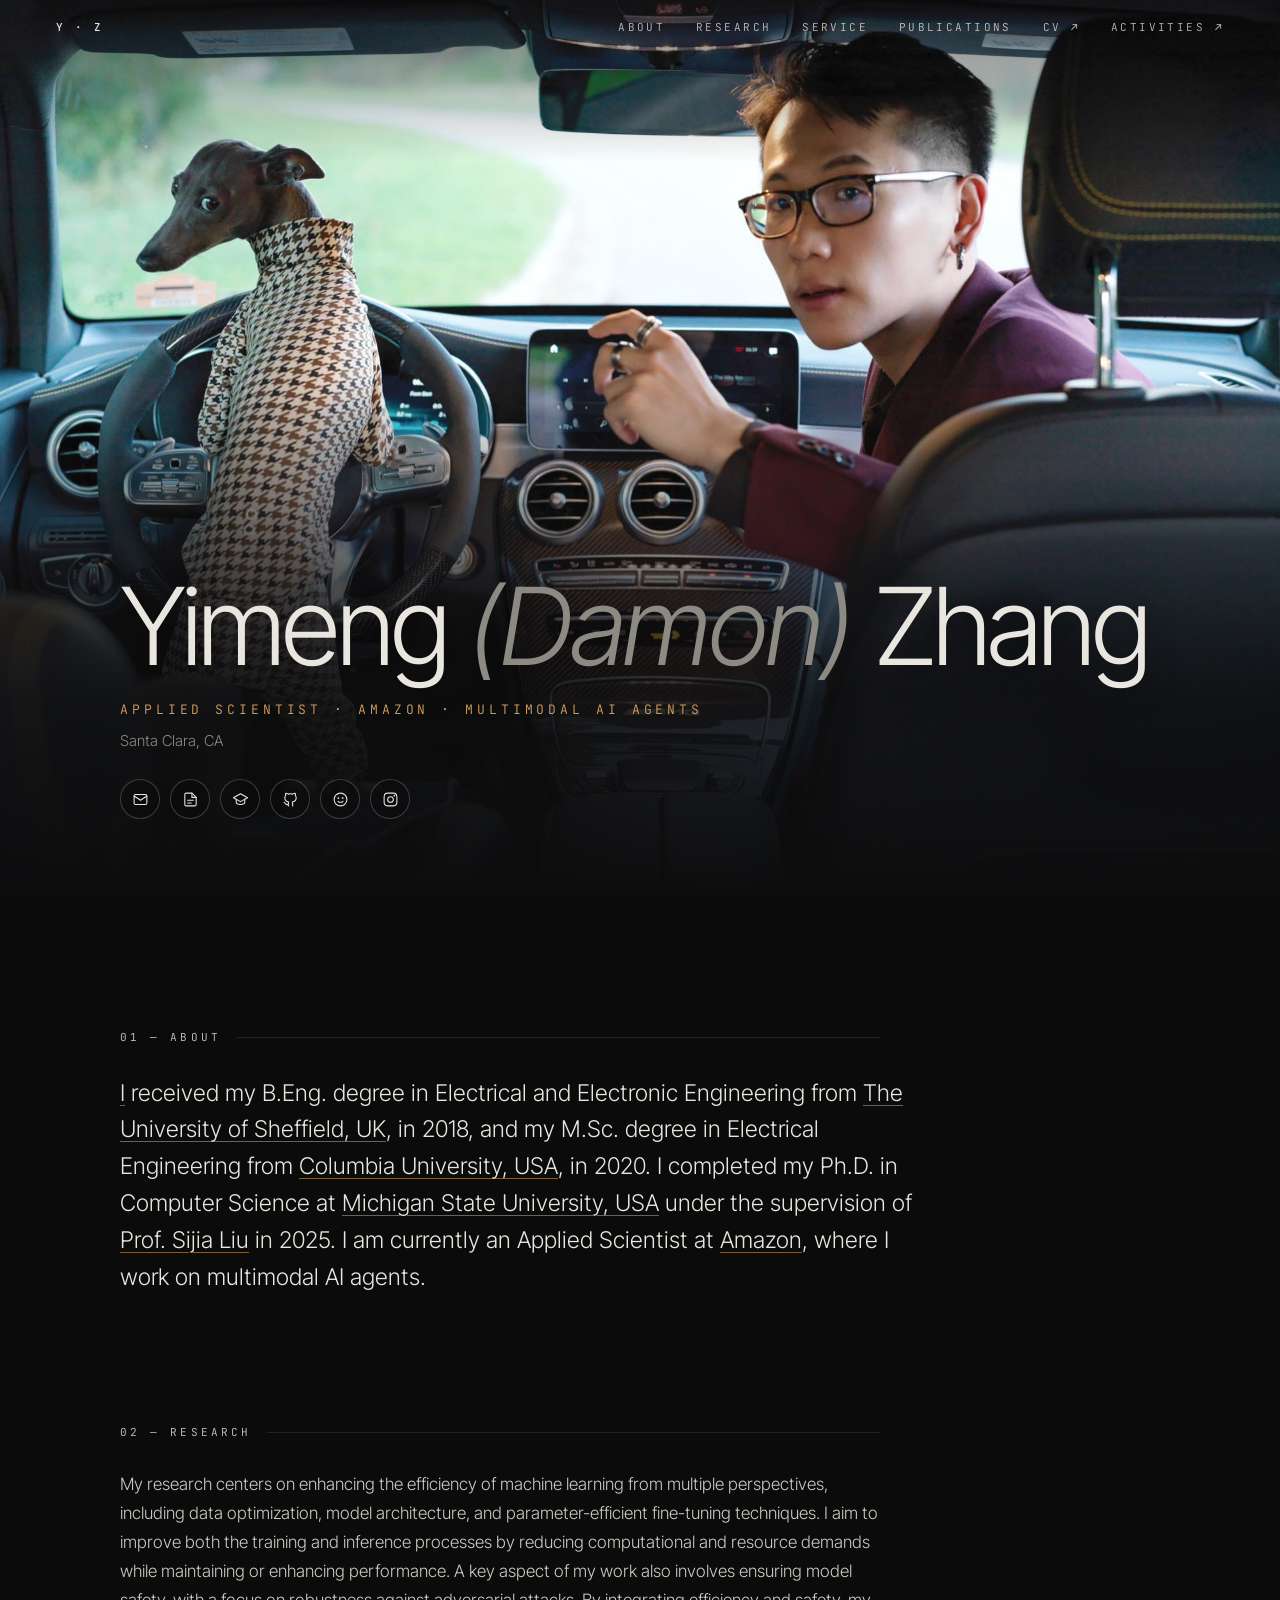
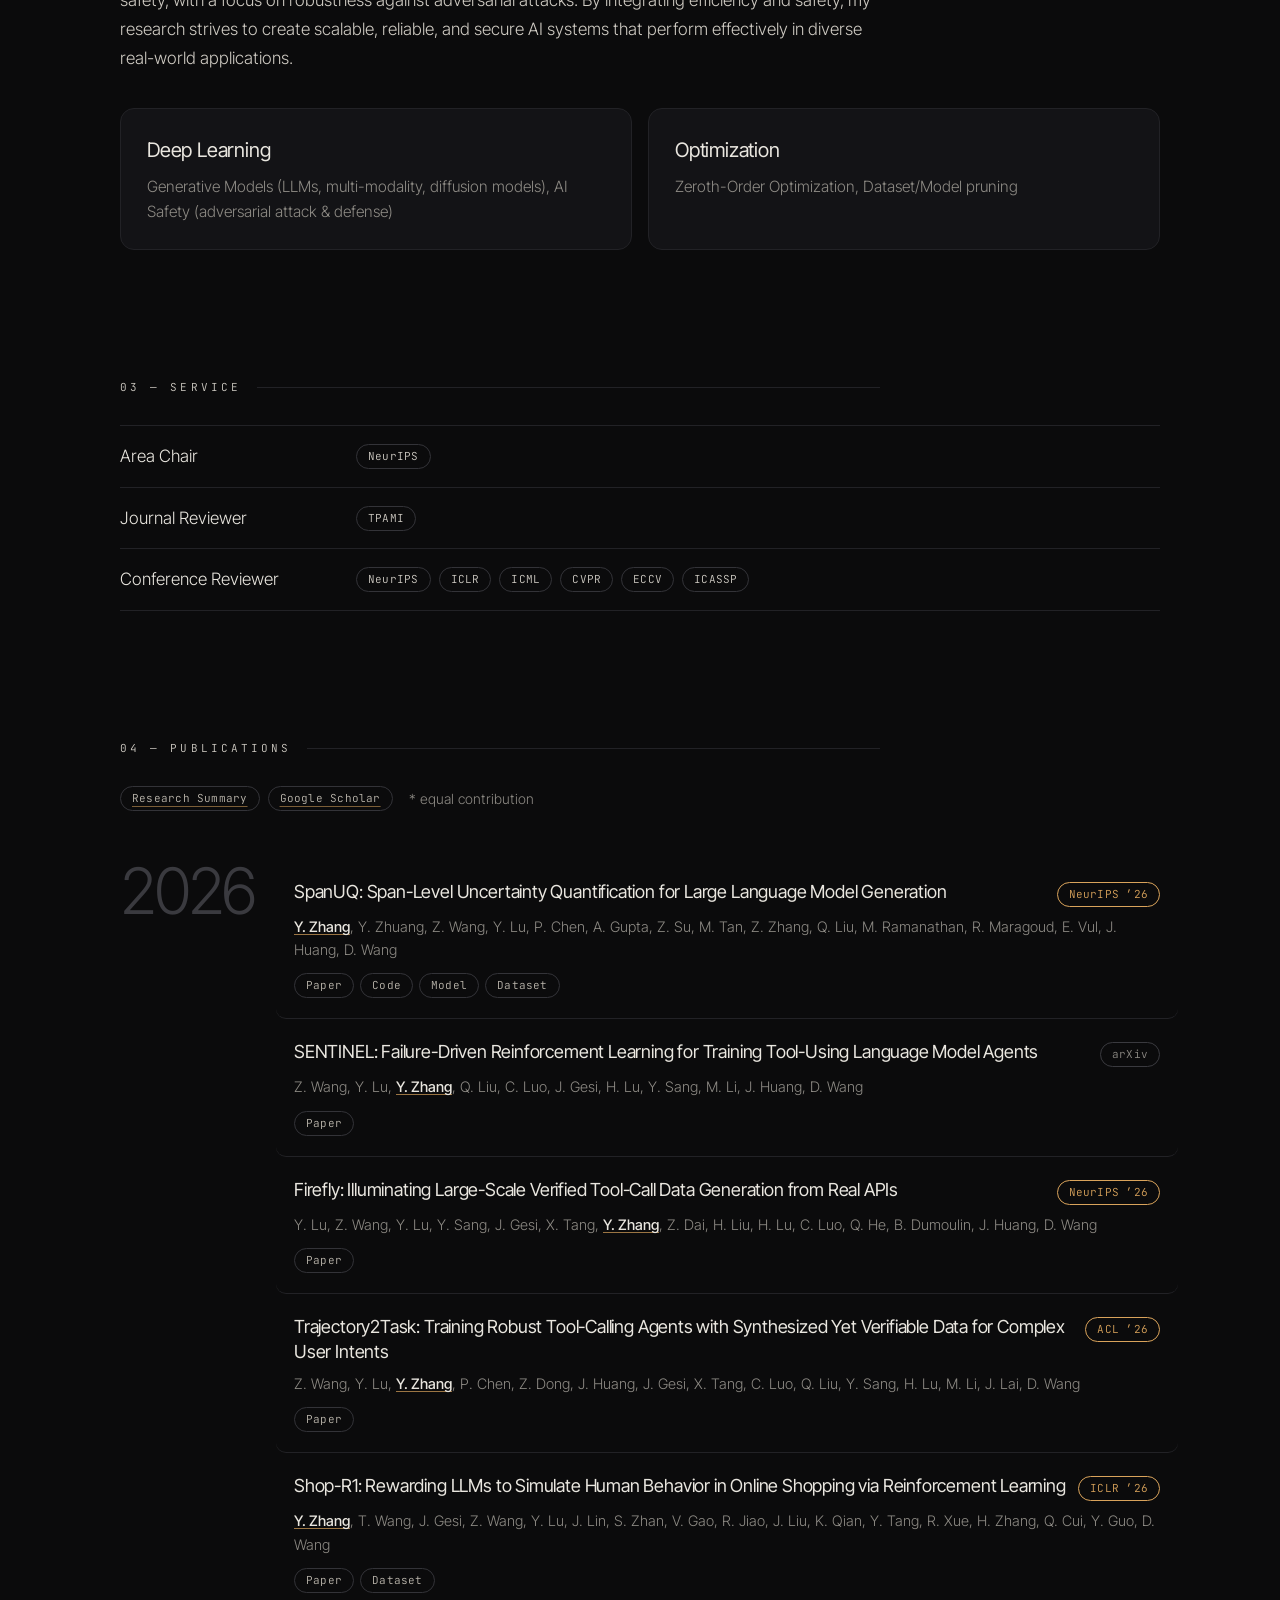
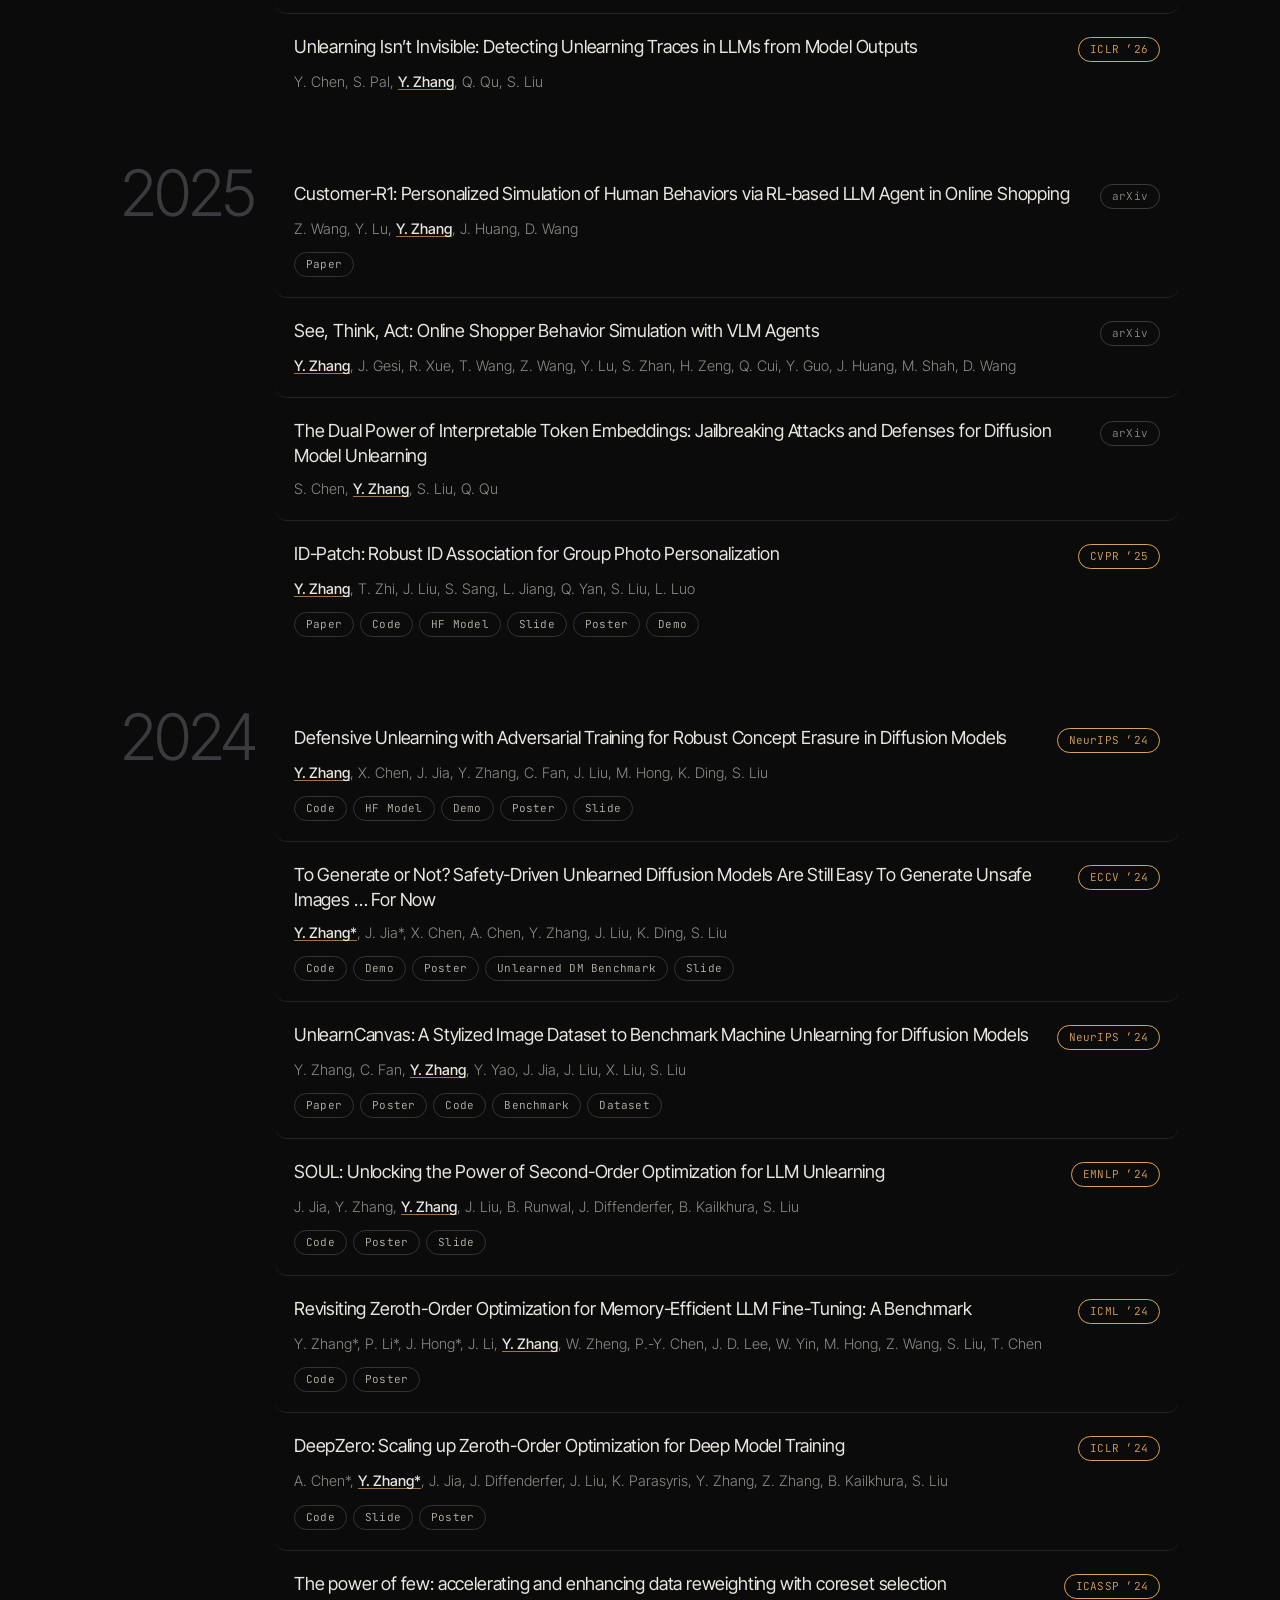
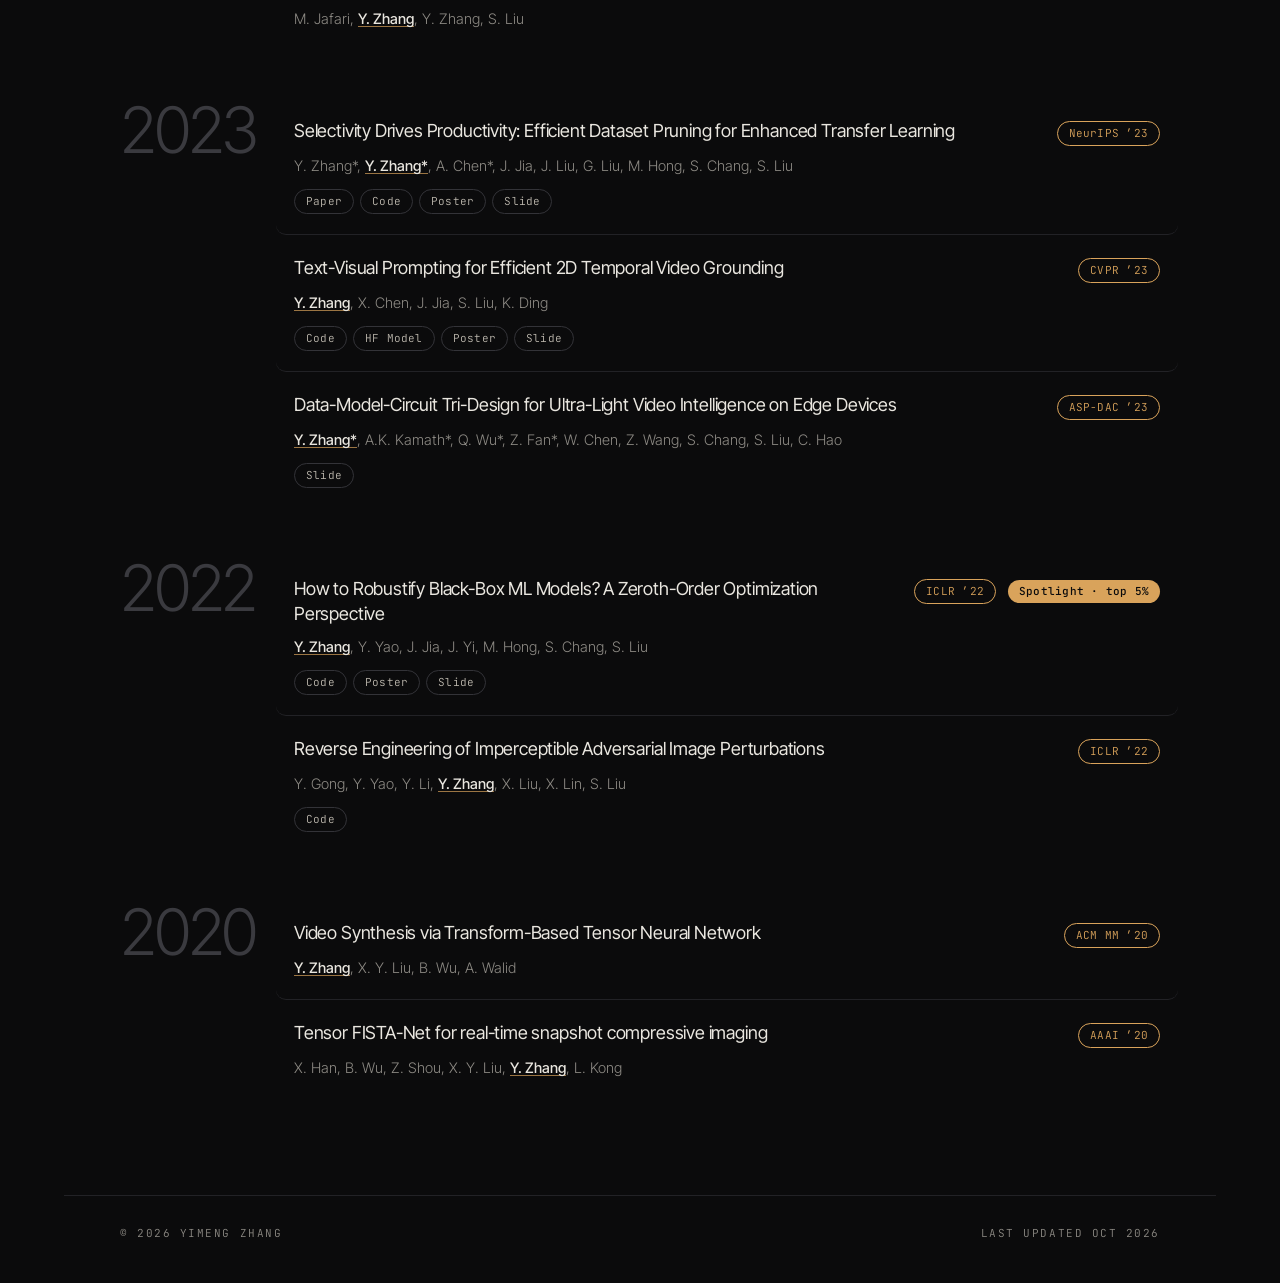
==== commit bc9e9cd3: "fix: Remove equal-contribution mark from SpanUQ author list" ====
--- a/index.html
+++ b/index.html
@@ -88,7 +88,7 @@
     <ol class="pubs">
       <li class="pub">
         <div class="pub-head"><a class="pub-title" href="SpanUQ.html">SpanUQ: Span-Level Uncertainty Quantification for Large Language Model Generation</a><span class="venue">NeurIPS ’26</span></div>
-        <p class="pub-authors"><b class="me">Y. Zhang*</b>, Y. Zhuang, Z. Wang, Y. Lu, P. Chen, A. Gupta, Z. Su, M. Tan, Z. Zhang, Q. Liu, M. Ramanathan, R. Maragoud, E. Vul, J. Huang, D. Wang</p>
+        <p class="pub-authors"><b class="me">Y. Zhang</b>, Y. Zhuang, Z. Wang, Y. Lu, P. Chen, A. Gupta, Z. Su, M. Tan, Z. Zhang, Q. Liu, M. Ramanathan, R. Maragoud, E. Vul, J. Huang, D. Wang</p>
         <div class="pub-links"><a class="pill" href="https://arxiv.org/abs/2607.05721">Paper</a><a class="pill" href="https://github.com/damon-demon/SpanUQ">Code</a><a class="pill" href="https://huggingface.co/DamonDemon/SpanUQ">Model</a><a class="pill" href="https://huggingface.co/datasets/DamonDemon/SpanUQ-Benchmark">Dataset</a></div>
       </li>
       <li class="pub">
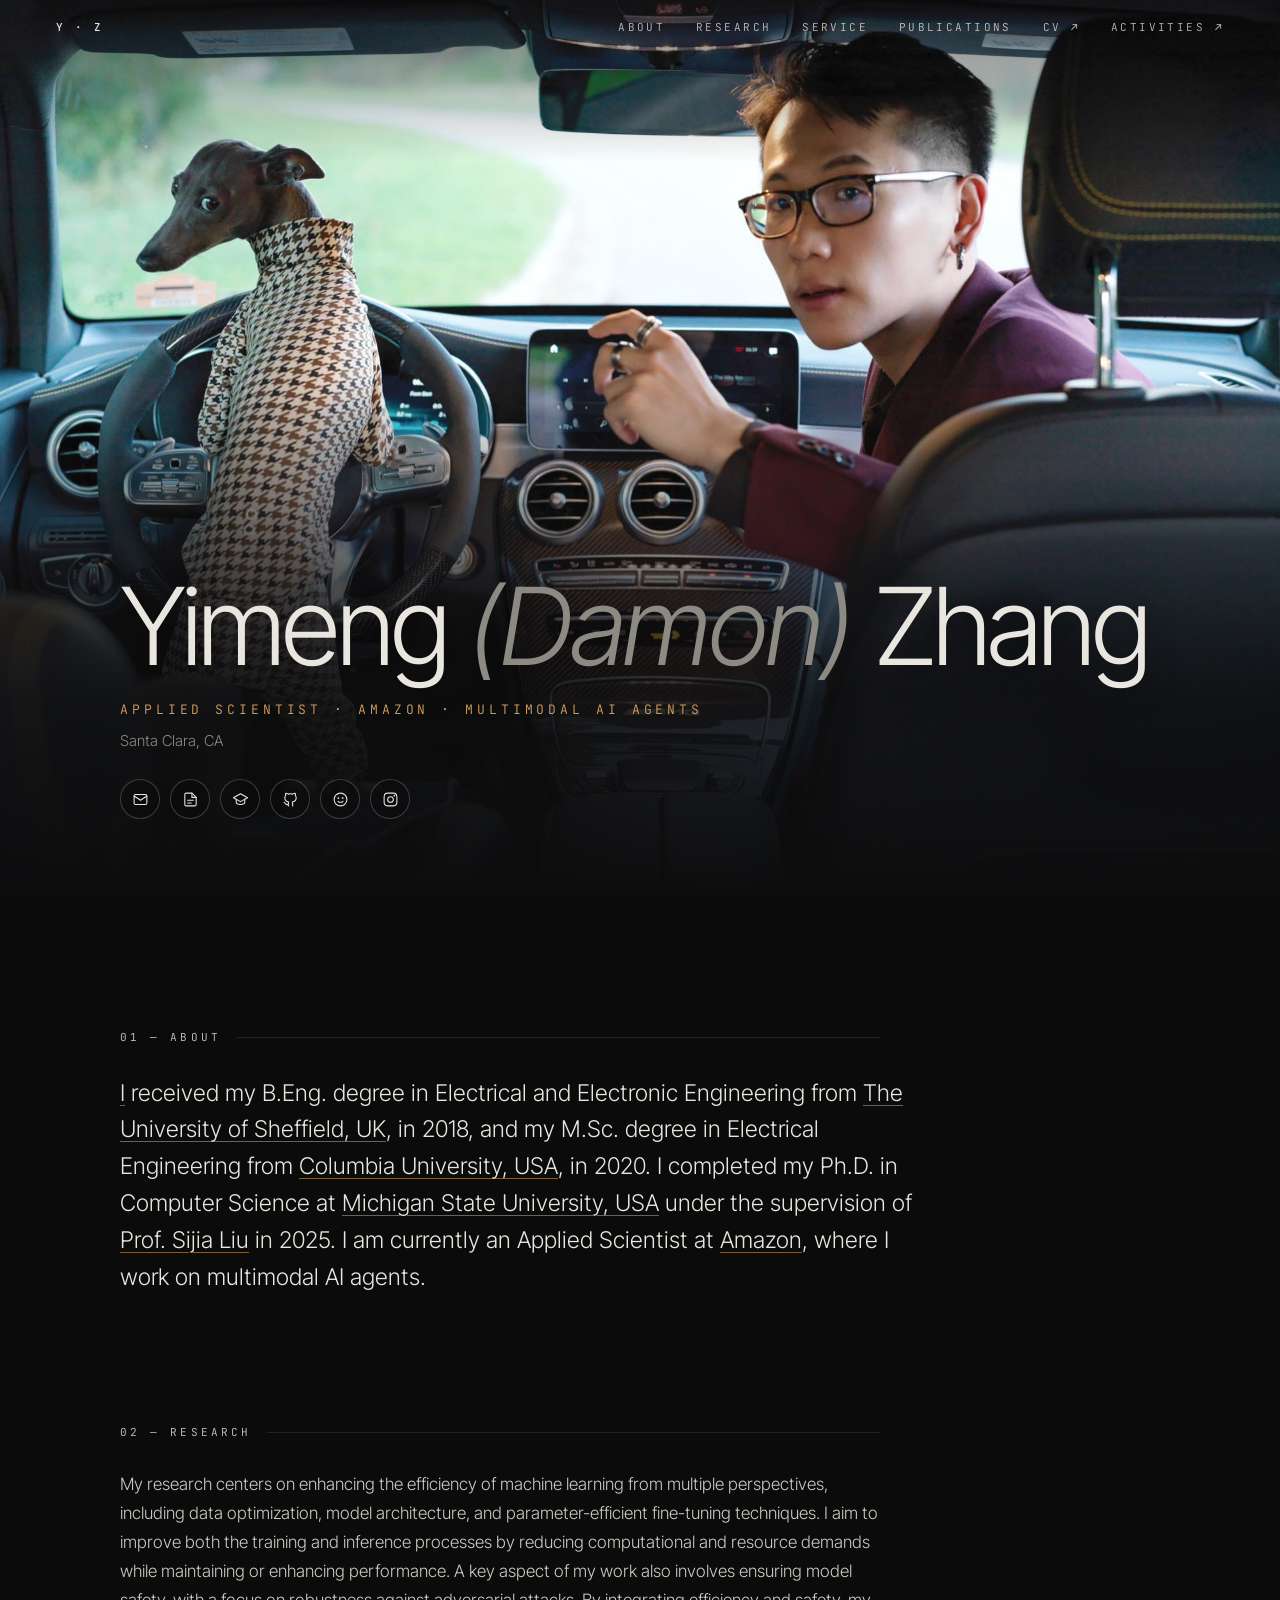
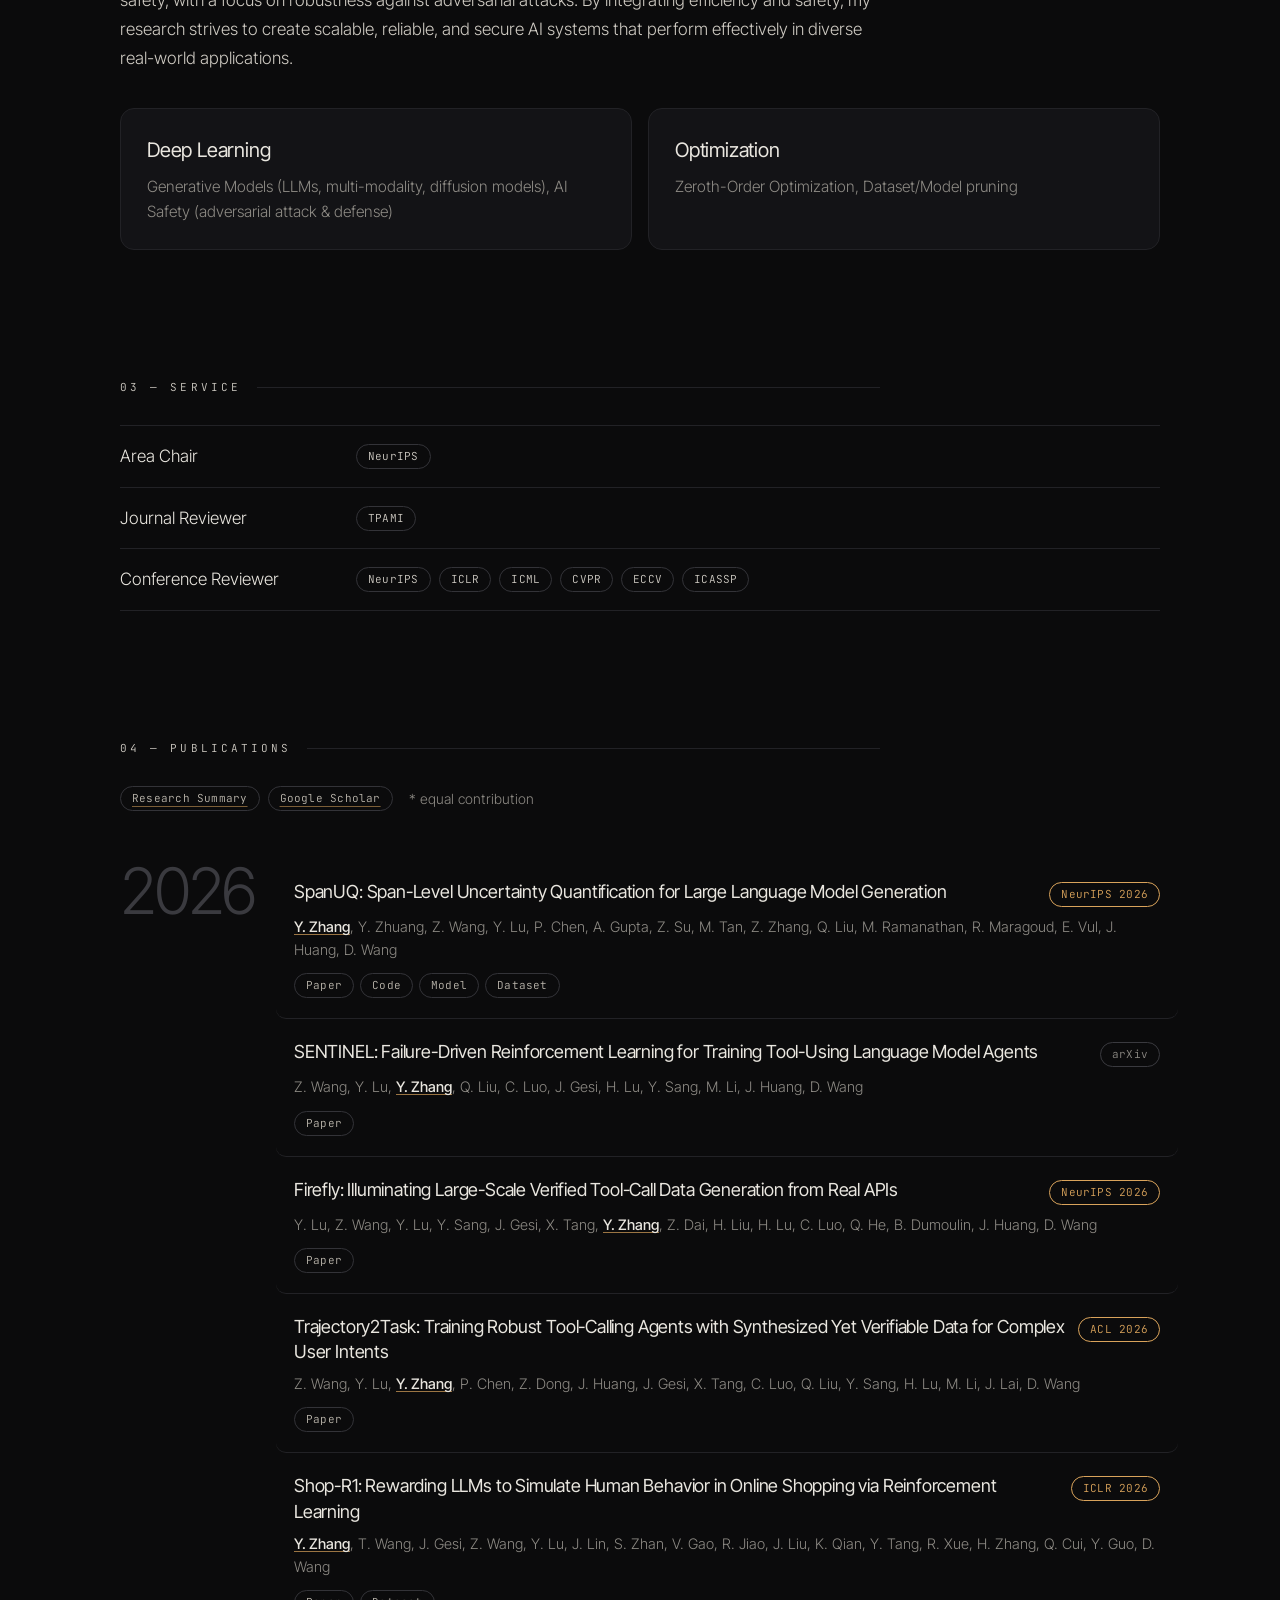
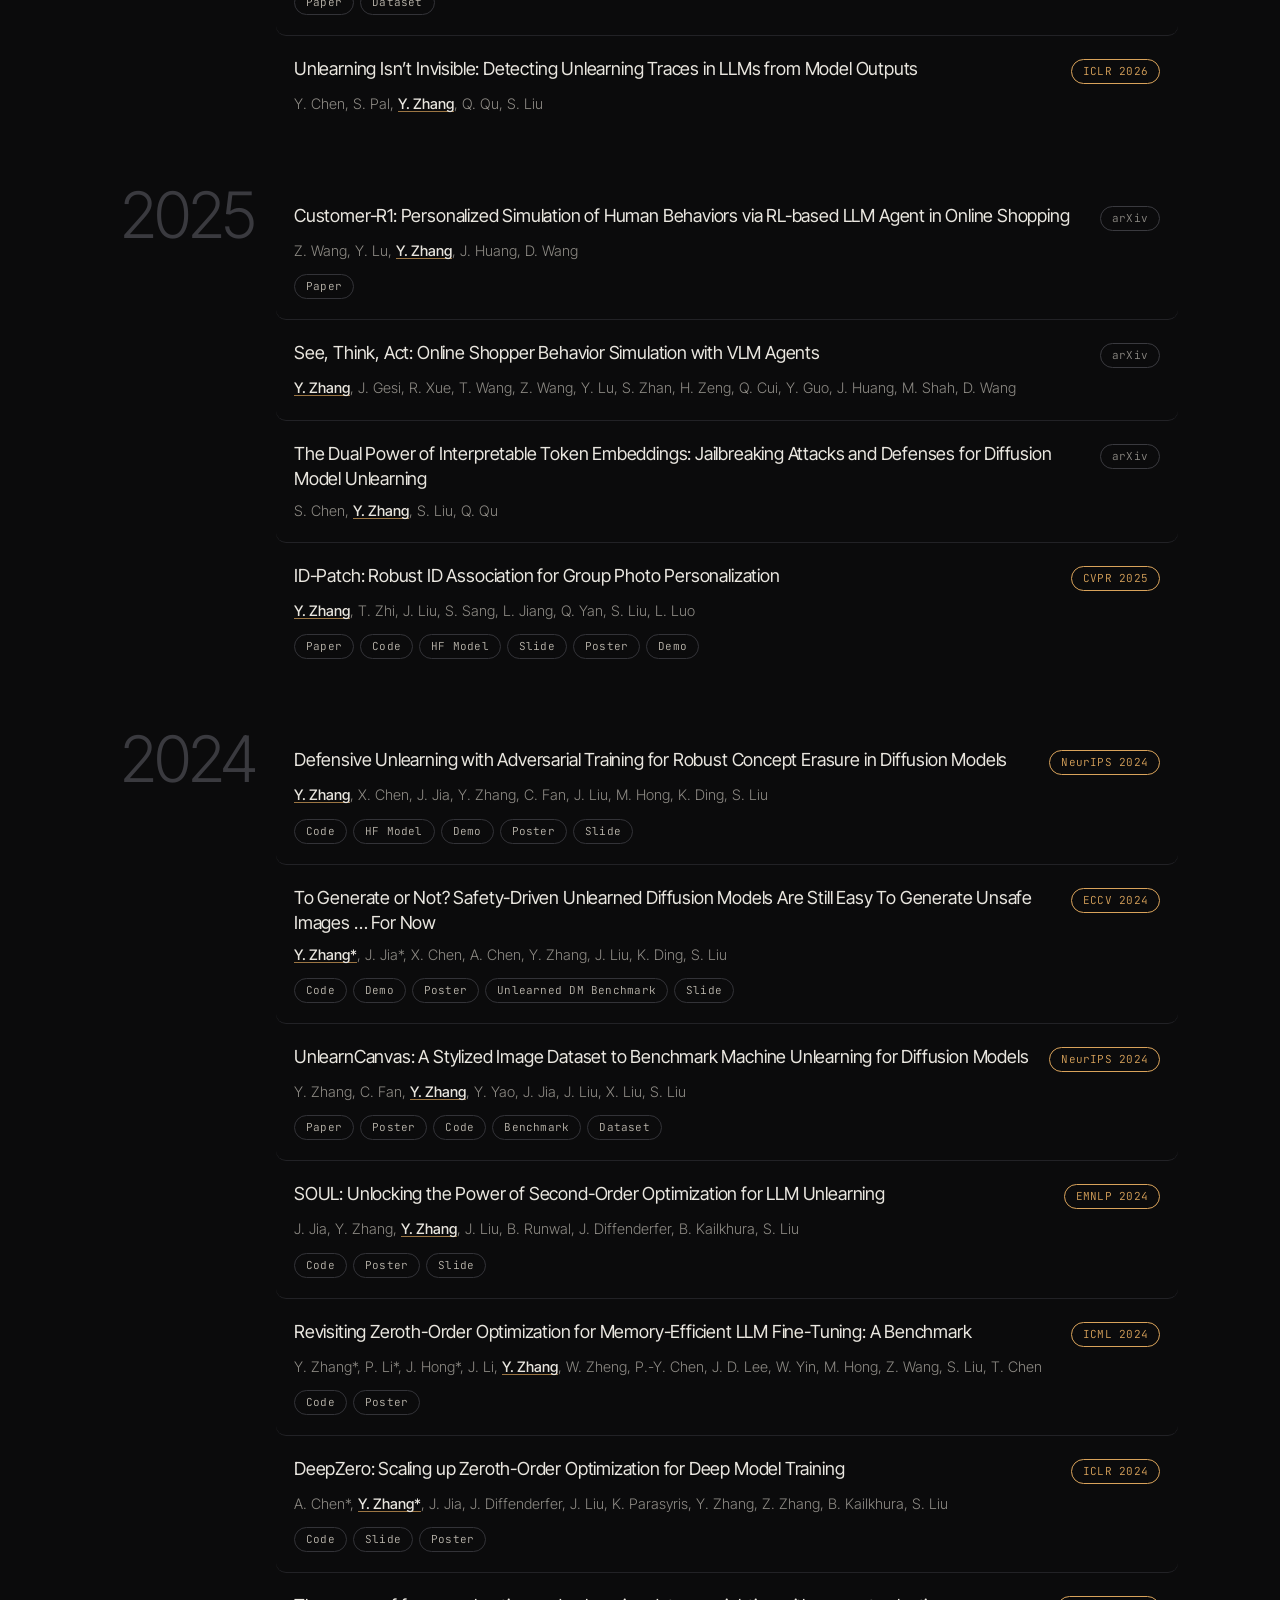
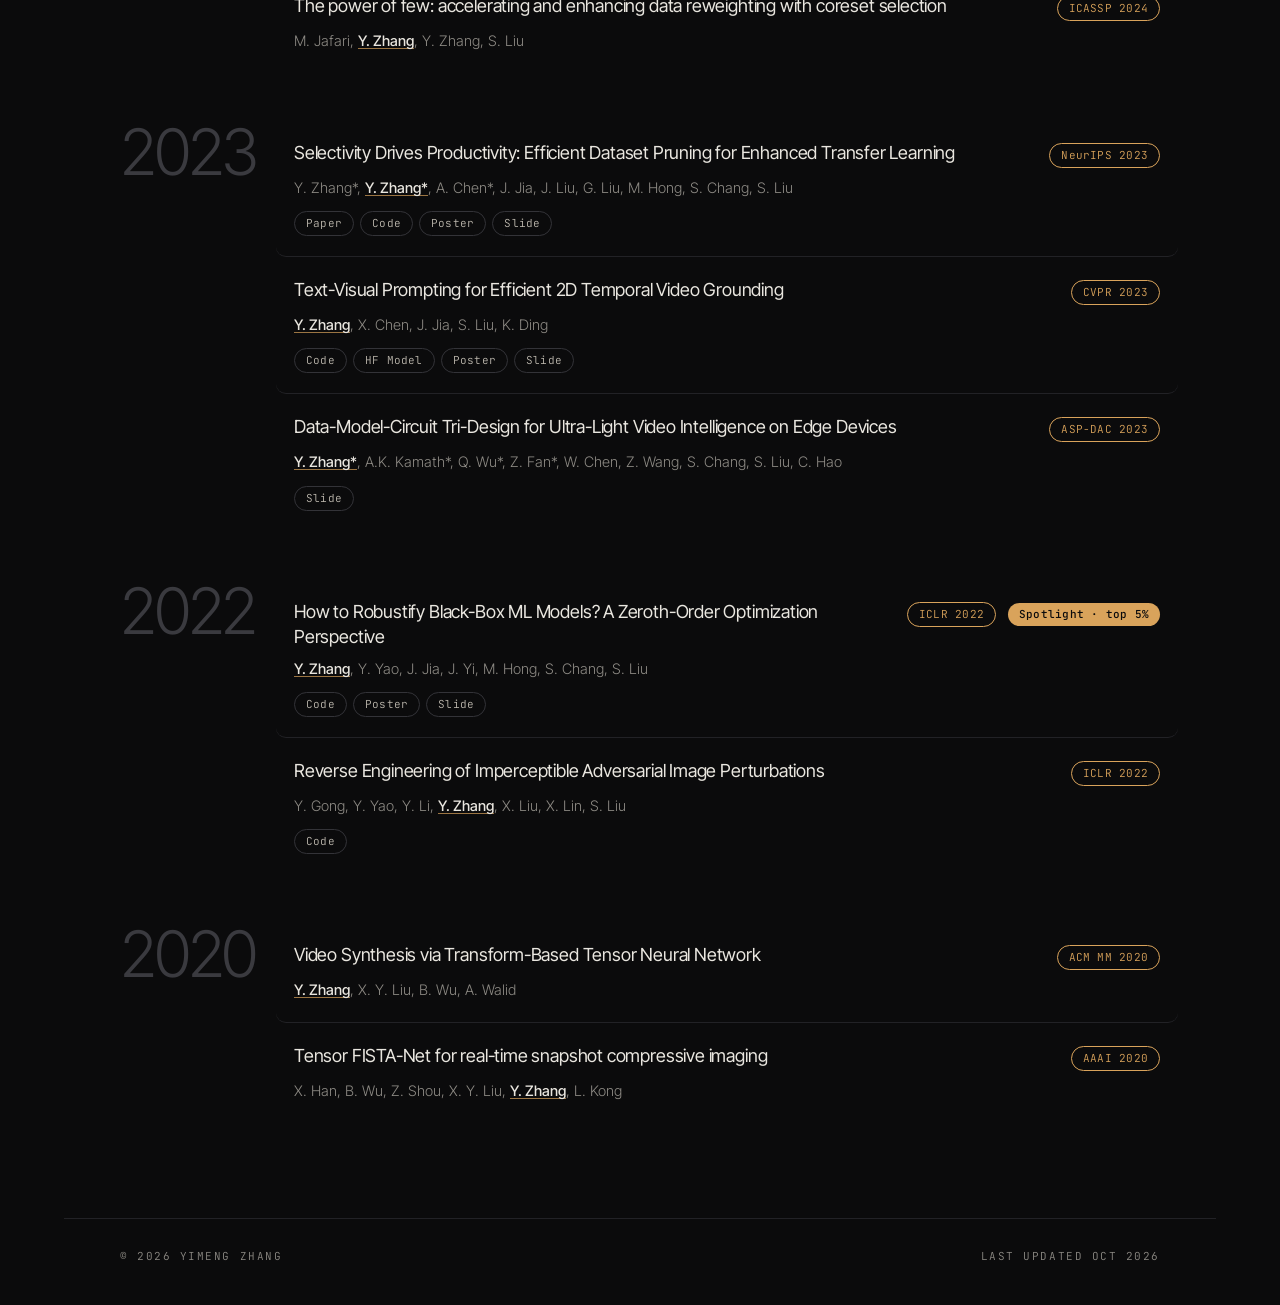
==== commit a56c0c9a: "style: Use four-digit years in venue tags" ====
--- a/index.html
+++ b/index.html
@@ -87,7 +87,7 @@
     <h3 class="year">2026</h3>
     <ol class="pubs">
       <li class="pub">
-        <div class="pub-head"><a class="pub-title" href="SpanUQ.html">SpanUQ: Span-Level Uncertainty Quantification for Large Language Model Generation</a><span class="venue">NeurIPS ’26</span></div>
+        <div class="pub-head"><a class="pub-title" href="SpanUQ.html">SpanUQ: Span-Level Uncertainty Quantification for Large Language Model Generation</a><span class="venue">NeurIPS 2026</span></div>
         <p class="pub-authors"><b class="me">Y. Zhang</b>, Y. Zhuang, Z. Wang, Y. Lu, P. Chen, A. Gupta, Z. Su, M. Tan, Z. Zhang, Q. Liu, M. Ramanathan, R. Maragoud, E. Vul, J. Huang, D. Wang</p>
         <div class="pub-links"><a class="pill" href="https://arxiv.org/abs/2607.05721">Paper</a><a class="pill" href="https://github.com/damon-demon/SpanUQ">Code</a><a class="pill" href="https://huggingface.co/DamonDemon/SpanUQ">Model</a><a class="pill" href="https://huggingface.co/datasets/DamonDemon/SpanUQ-Benchmark">Dataset</a></div>
       </li>
@@ -97,22 +97,22 @@
         <div class="pub-links"><a class="pill" href="https://arxiv.org/abs/2606.12908">Paper</a></div>
       </li>
       <li class="pub">
-        <div class="pub-head"><a class="pub-title" href="https://arxiv.org/abs/2605.17558">Firefly: Illuminating Large-Scale Verified Tool-Call Data Generation from Real APIs</a><span class="venue">NeurIPS ’26</span></div>
+        <div class="pub-head"><a class="pub-title" href="https://arxiv.org/abs/2605.17558">Firefly: Illuminating Large-Scale Verified Tool-Call Data Generation from Real APIs</a><span class="venue">NeurIPS 2026</span></div>
         <p class="pub-authors">Y. Lu, Z. Wang, Y. Lu, Y. Sang, J. Gesi, X. Tang, <b class="me">Y. Zhang</b>, Z. Dai, H. Liu, H. Lu, C. Luo, Q. He, B. Dumoulin, J. Huang, D. Wang</p>
         <div class="pub-links"><a class="pill" href="https://arxiv.org/abs/2605.17558">Paper</a></div>
       </li>
       <li class="pub">
-        <div class="pub-head"><a class="pub-title" href="https://arxiv.org/abs/2601.20144">Trajectory2Task: Training Robust Tool-Calling Agents with Synthesized Yet Verifiable Data for Complex User Intents</a><span class="venue">ACL ’26</span></div>
+        <div class="pub-head"><a class="pub-title" href="https://arxiv.org/abs/2601.20144">Trajectory2Task: Training Robust Tool-Calling Agents with Synthesized Yet Verifiable Data for Complex User Intents</a><span class="venue">ACL 2026</span></div>
         <p class="pub-authors">Z. Wang, Y. Lu, <b class="me">Y. Zhang</b>, P. Chen, Z. Dong, J. Huang, J. Gesi, X. Tang, C. Luo, Q. Liu, Y. Sang, H. Lu, M. Li, J. Lai, D. Wang</p>
         <div class="pub-links"><a class="pill" href="https://arxiv.org/abs/2601.20144">Paper</a></div>
       </li>
       <li class="pub">
-        <div class="pub-head"><a class="pub-title" href="shop-r1.html">Shop-R1: Rewarding LLMs to Simulate Human Behavior in Online Shopping via Reinforcement Learning</a><span class="venue">ICLR ’26</span></div>
+        <div class="pub-head"><a class="pub-title" href="shop-r1.html">Shop-R1: Rewarding LLMs to Simulate Human Behavior in Online Shopping via Reinforcement Learning</a><span class="venue">ICLR 2026</span></div>
         <p class="pub-authors"><b class="me">Y. Zhang</b>, T. Wang, J. Gesi, Z. Wang, Y. Lu, J. Lin, S. Zhan, V. Gao, R. Jiao, J. Liu, K. Qian, Y. Tang, R. Xue, H. Zhang, Q. Cui, Y. Guo, D. Wang</p>
         <div class="pub-links"><a class="pill" href="https://arxiv.org/abs/2507.17842">Paper</a><a class="pill" href="https://huggingface.co/datasets/NEU-HAI/ShopCART">Dataset</a></div>
       </li>
       <li class="pub">
-        <div class="pub-head"><a class="pub-title" href="https://arxiv.org/abs/2506.14003">Unlearning Isn’t Invisible: Detecting Unlearning Traces in LLMs from Model Outputs</a><span class="venue">ICLR ’26</span></div>
+        <div class="pub-head"><a class="pub-title" href="https://arxiv.org/abs/2506.14003">Unlearning Isn’t Invisible: Detecting Unlearning Traces in LLMs from Model Outputs</a><span class="venue">ICLR 2026</span></div>
         <p class="pub-authors">Y. Chen, S. Pal, <b class="me">Y. Zhang</b>, Q. Qu, S. Liu</p>
       </li>
     </ol>
@@ -135,7 +135,7 @@
         <p class="pub-authors">S. Chen, <b class="me">Y. Zhang</b>, S. Liu, Q. Qu</p>
       </li>
       <li class="pub">
-        <div class="pub-head"><a class="pub-title" href="https://byteaigc.github.io/ID-Patch/">ID-Patch: Robust ID Association for Group Photo Personalization</a><span class="venue">CVPR ’25</span></div>
+        <div class="pub-head"><a class="pub-title" href="https://byteaigc.github.io/ID-Patch/">ID-Patch: Robust ID Association for Group Photo Personalization</a><span class="venue">CVPR 2025</span></div>
         <p class="pub-authors"><b class="me">Y. Zhang</b>, T. Zhi, J. Liu, S. Sang, L. Jiang, Q. Yan, S. Liu, L. Luo</p>
         <div class="pub-links"><a class="pill" href="https://arxiv.org/abs/2411.13632">Paper</a><a class="pill" href="https://github.com/bytedance/ID-Patch">Code</a><a class="pill" href="https://huggingface.co/ByteDance/ID-Patch">HF Model</a><a class="pill" href="links/ID_Patch_Presentation.pdf">Slide</a><a class="pill" href="links/ID_Patch_CVPR25_poster.pdf">Poster</a><a class="pill" href="https://huggingface.co/spaces/ByteDance/ID-Patch-SDXL">Demo</a></div>
       </li>
@@ -146,37 +146,37 @@
     <h3 class="year">2024</h3>
     <ol class="pubs">
       <li class="pub">
-        <div class="pub-head"><a class="pub-title" href="https://arxiv.org/abs/2405.15234">Defensive Unlearning with Adversarial Training for Robust Concept Erasure in Diffusion Models</a><span class="venue">NeurIPS ’24</span></div>
+        <div class="pub-head"><a class="pub-title" href="https://arxiv.org/abs/2405.15234">Defensive Unlearning with Adversarial Training for Robust Concept Erasure in Diffusion Models</a><span class="venue">NeurIPS 2024</span></div>
         <p class="pub-authors"><b class="me">Y. Zhang</b>, X. Chen, J. Jia, Y. Zhang, C. Fan, J. Liu, M. Hong, K. Ding, S. Liu</p>
         <div class="pub-links"><a class="pill" href="https://github.com/OPTML-Group/AdvUnlearn">Code</a><a class="pill" href="https://huggingface.co/OPTML-Group/AdvUnlearn">HF Model</a><a class="pill" href="https://huggingface.co/spaces/Intel/AdvUnlearn">Demo</a><a class="pill" href="links/NeurIPS2024_AdvUnlearn_poster.pdf">Poster</a><a class="pill" href="links/NeurIPS2024_AdvUnlearn_Presentation.pdf">Slide</a></div>
       </li>
       <li class="pub">
-        <div class="pub-head"><a class="pub-title" href="https://www.optml-group.com/posts/mu_attack">To Generate or Not? Safety-Driven Unlearned Diffusion Models Are Still Easy To Generate Unsafe Images … For Now</a><span class="venue">ECCV ’24</span></div>
+        <div class="pub-head"><a class="pub-title" href="https://www.optml-group.com/posts/mu_attack">To Generate or Not? Safety-Driven Unlearned Diffusion Models Are Still Easy To Generate Unsafe Images … For Now</a><span class="venue">ECCV 2024</span></div>
         <p class="pub-authors"><b class="me">Y. Zhang*</b>, J. Jia*, X. Chen, A. Chen, Y. Zhang, J. Liu, K. Ding, S. Liu</p>
         <div class="pub-links"><a class="pill" href="https://github.com/OPTML-Group/Diffusion-MU-Attack">Code</a><a class="pill" href="https://huggingface.co/spaces/Intel/UnlearnDiffAtk">Demo</a><a class="pill" href="links/ECCV24_UnlearnDiffAtk_poster.pdf">Poster</a><a class="pill" href="https://huggingface.co/spaces/Intel/UnlearnDiffAtk-Benchmark">Unlearned DM Benchmark</a><a class="pill" href="links/ECCV2024_UnlearnDiffAtk_Presentation.pdf">Slide</a></div>
       </li>
       <li class="pub">
-        <div class="pub-head"><a class="pub-title" href="https://unlearn-canvas.netlify.app">UnlearnCanvas: A Stylized Image Dataset to Benchmark Machine Unlearning for Diffusion Models</a><span class="venue">NeurIPS ’24</span></div>
+        <div class="pub-head"><a class="pub-title" href="https://unlearn-canvas.netlify.app">UnlearnCanvas: A Stylized Image Dataset to Benchmark Machine Unlearning for Diffusion Models</a><span class="venue">NeurIPS 2024</span></div>
         <p class="pub-authors">Y. Zhang, C. Fan, <b class="me">Y. Zhang</b>, Y. Yao, J. Jia, J. Liu, X. Liu, S. Liu</p>
         <div class="pub-links"><a class="pill" href="https://arxiv.org/abs/2402.11846">Paper</a><a class="pill" href="links/NeurIPS2024_UnlearnCanvas_poster.pdf">Poster</a><a class="pill" href="https://github.com/OPTML-Group/UnlearnCanvas">Code</a><a class="pill" href="https://huggingface.co/spaces/OPTML-Group/UnlearnCanvas-Benchmark">Benchmark</a><a class="pill" href="https://huggingface.co/datasets/OPTML-Group/UnlearnCanvas">Dataset</a></div>
       </li>
       <li class="pub">
-        <div class="pub-head"><a class="pub-title" href="https://arxiv.org/abs/2404.18239">SOUL: Unlocking the Power of Second-Order Optimization for LLM Unlearning</a><span class="venue">EMNLP ’24</span></div>
+        <div class="pub-head"><a class="pub-title" href="https://arxiv.org/abs/2404.18239">SOUL: Unlocking the Power of Second-Order Optimization for LLM Unlearning</a><span class="venue">EMNLP 2024</span></div>
         <p class="pub-authors">J. Jia, Y. Zhang, <b class="me">Y. Zhang</b>, J. Liu, B. Runwal, J. Diffenderfer, B. Kailkhura, S. Liu</p>
         <div class="pub-links"><a class="pill" href="https://github.com/OPTML-Group/SOUL">Code</a><a class="pill" href="links/EMNLP2024_SOUL_poster.pdf">Poster</a><a class="pill" href="links/EMNLP2024_SOUL_slide.pdf">Slide</a></div>
       </li>
       <li class="pub">
-        <div class="pub-head"><a class="pub-title" href="https://arxiv.org/abs/2402.11592">Revisiting Zeroth-Order Optimization for Memory-Efficient LLM Fine-Tuning: A Benchmark</a><span class="venue">ICML ’24</span></div>
+        <div class="pub-head"><a class="pub-title" href="https://arxiv.org/abs/2402.11592">Revisiting Zeroth-Order Optimization for Memory-Efficient LLM Fine-Tuning: A Benchmark</a><span class="venue">ICML 2024</span></div>
         <p class="pub-authors">Y. Zhang*, P. Li*, J. Hong*, J. Li, <b class="me">Y. Zhang</b>, W. Zheng, P.-Y. Chen, J. D. Lee, W. Yin, M. Hong, Z. Wang, S. Liu, T. Chen</p>
         <div class="pub-links"><a class="pill" href="https://github.com/ZO-Bench/ZO-LLM?tab=readme-ov-file">Code</a><a class="pill" href="links/ICML2024_ZO_Bench_poster.pdf">Poster</a></div>
       </li>
       <li class="pub">
-        <div class="pub-head"><a class="pub-title" href="https://www.optml-group.com/posts/deepzero_iclr24">DeepZero: Scaling up Zeroth-Order Optimization for Deep Model Training</a><span class="venue">ICLR ’24</span></div>
+        <div class="pub-head"><a class="pub-title" href="https://www.optml-group.com/posts/deepzero_iclr24">DeepZero: Scaling up Zeroth-Order Optimization for Deep Model Training</a><span class="venue">ICLR 2024</span></div>
         <p class="pub-authors">A. Chen*, <b class="me">Y. Zhang*</b>, J. Jia, J. Diffenderfer, J. Liu, K. Parasyris, Y. Zhang, Z. Zhang, B. Kailkhura, S. Liu</p>
         <div class="pub-links"><a class="pill" href="https://github.com/OPTML-Group/DeepZero">Code</a><a class="pill" href="links/ICLR2024_DeepZero_Presentation.pdf">Slide</a><a class="pill" href="links/ICLR2024_DeepZero_poster.pdf">Poster</a></div>
       </li>
       <li class="pub">
-        <div class="pub-head"><a class="pub-title" href="https://arxiv.org/abs/2403.12166">The power of few: accelerating and enhancing data reweighting with coreset selection</a><span class="venue">ICASSP ’24</span></div>
+        <div class="pub-head"><a class="pub-title" href="https://arxiv.org/abs/2403.12166">The power of few: accelerating and enhancing data reweighting with coreset selection</a><span class="venue">ICASSP 2024</span></div>
         <p class="pub-authors">M. Jafari, <b class="me">Y. Zhang</b>, Y. Zhang, S. Liu</p>
       </li>
     </ol>
@@ -186,17 +186,17 @@
     <h3 class="year">2023</h3>
     <ol class="pubs">
       <li class="pub">
-        <div class="pub-head"><a class="pub-title" href="https://pruning.netlify.app">Selectivity Drives Productivity: Efficient Dataset Pruning for Enhanced Transfer Learning</a><span class="venue">NeurIPS ’23</span></div>
+        <div class="pub-head"><a class="pub-title" href="https://pruning.netlify.app">Selectivity Drives Productivity: Efficient Dataset Pruning for Enhanced Transfer Learning</a><span class="venue">NeurIPS 2023</span></div>
         <p class="pub-authors">Y. Zhang*, <b class="me">Y. Zhang*</b>, A. Chen*, J. Jia, J. Liu, G. Liu, M. Hong, S. Chang, S. Liu</p>
         <div class="pub-links"><a class="pill" href="https://arxiv.org/abs/2310.08782">Paper</a><a class="pill" href="https://github.com/OPTML-Group/DP4TL">Code</a><a class="pill" href="links/NeurIPS'23_dp4tl_poster.pdf">Poster</a><a class="pill" href="links/NeurIPS2023_DP4TL_presentation.pdf">Slide</a></div>
       </li>
       <li class="pub">
-        <div class="pub-head"><a class="pub-title" href="https://www.optml-group.com/posts/2dtvp_cvpr23">Text-Visual Prompting for Efficient 2D Temporal Video Grounding</a><span class="venue">CVPR ’23</span></div>
+        <div class="pub-head"><a class="pub-title" href="https://www.optml-group.com/posts/2dtvp_cvpr23">Text-Visual Prompting for Efficient 2D Temporal Video Grounding</a><span class="venue">CVPR 2023</span></div>
         <p class="pub-authors"><b class="me">Y. Zhang</b>, X. Chen, J. Jia, S. Liu, K. Ding</p>
         <div class="pub-links"><a class="pill" href="https://github.com/intel/TVP">Code</a><a class="pill" href="https://huggingface.co/docs/transformers/main/en/model_doc/tvp">HF Model</a><a class="pill" href="links/2DTVP_CVPR23_poster.pdf">Poster</a><a class="pill" href="links/CVPR23_2D_TVP_presentation.pdf">Slide</a></div>
       </li>
       <li class="pub">
-        <div class="pub-head"><a class="pub-title" href="https://arxiv.org/abs/2210.08578">Data-Model-Circuit Tri-Design for Ultra-Light Video Intelligence on Edge Devices</a><span class="venue">ASP-DAC ’23</span></div>
+        <div class="pub-head"><a class="pub-title" href="https://arxiv.org/abs/2210.08578">Data-Model-Circuit Tri-Design for Ultra-Light Video Intelligence on Edge Devices</a><span class="venue">ASP-DAC 2023</span></div>
         <p class="pub-authors"><b class="me">Y. Zhang*</b>, A.K. Kamath*, Q. Wu*, Z. Fan*, W. Chen, Z. Wang, S. Chang, S. Liu, C. Hao</p>
         <div class="pub-links"><a class="pill" href="links/ASPDAC2023_TriDesign_Presentation.pdf">Slide</a></div>
       </li>
@@ -207,12 +207,12 @@
     <h3 class="year">2022</h3>
     <ol class="pubs">
       <li class="pub">
-        <div class="pub-head"><a class="pub-title" href="https://openreview.net/forum?id=W9G_ImpHlQd">How to Robustify Black-Box ML Models? A Zeroth-Order Optimization Perspective</a><span class="venue">ICLR ’22</span><span class="badge">Spotlight · top 5%</span></div>
+        <div class="pub-head"><a class="pub-title" href="https://openreview.net/forum?id=W9G_ImpHlQd">How to Robustify Black-Box ML Models? A Zeroth-Order Optimization Perspective</a><span class="venue">ICLR 2022</span><span class="badge">Spotlight · top 5%</span></div>
         <p class="pub-authors"><b class="me">Y. Zhang</b>, Y. Yao, J. Jia, J. Yi, M. Hong, S. Chang, S. Liu</p>
         <div class="pub-links"><a class="pill" href="https://github.com/damon-demon/Black-Box-Defense">Code</a><a class="pill" href="links/ICLR22_BlackBox_Defense_Poster.png">Poster</a><a class="pill" href="links/ICLR2022_ZO_AE_DS_Presentation.pdf">Slide</a></div>
       </li>
       <li class="pub">
-        <div class="pub-head"><a class="pub-title" href="https://openreview.net/forum?id=gpp7cf0xdfN">Reverse Engineering of Imperceptible Adversarial Image Perturbations</a><span class="venue">ICLR ’22</span></div>
+        <div class="pub-head"><a class="pub-title" href="https://openreview.net/forum?id=gpp7cf0xdfN">Reverse Engineering of Imperceptible Adversarial Image Perturbations</a><span class="venue">ICLR 2022</span></div>
         <p class="pub-authors">Y. Gong, Y. Yao, Y. Li, <b class="me">Y. Zhang</b>, X. Liu, X. Lin, S. Liu</p>
         <div class="pub-links"><a class="pill" href="https://github.com/Yifanfanfanfan/Reverse-Engineering-of-Imperceptible-Adversarial-Image-Perturbations">Code</a></div>
       </li>
@@ -223,11 +223,11 @@
     <h3 class="year">2020</h3>
     <ol class="pubs">
       <li class="pub">
-        <div class="pub-head"><a class="pub-title" href="https://dl.acm.org/doi/abs/10.1145/3394171.3413527">Video Synthesis via Transform-Based Tensor Neural Network</a><span class="venue">ACM MM ’20</span></div>
+        <div class="pub-head"><a class="pub-title" href="https://dl.acm.org/doi/abs/10.1145/3394171.3413527">Video Synthesis via Transform-Based Tensor Neural Network</a><span class="venue">ACM MM 2020</span></div>
         <p class="pub-authors"><b class="me">Y. Zhang</b>, X. Y. Liu, B. Wu, A. Walid</p>
       </li>
       <li class="pub">
-        <div class="pub-head"><a class="pub-title" href="https://ojs.aaai.org//index.php/AAAI/article/view/6726">Tensor FISTA-Net for real-time snapshot compressive imaging</a><span class="venue">AAAI ’20</span></div>
+        <div class="pub-head"><a class="pub-title" href="https://ojs.aaai.org//index.php/AAAI/article/view/6726">Tensor FISTA-Net for real-time snapshot compressive imaging</a><span class="venue">AAAI 2020</span></div>
         <p class="pub-authors">X. Han, B. Wu, Z. Shou, X. Y. Liu, <b class="me">Y. Zhang</b>, L. Kong</p>
       </li>
     </ol>
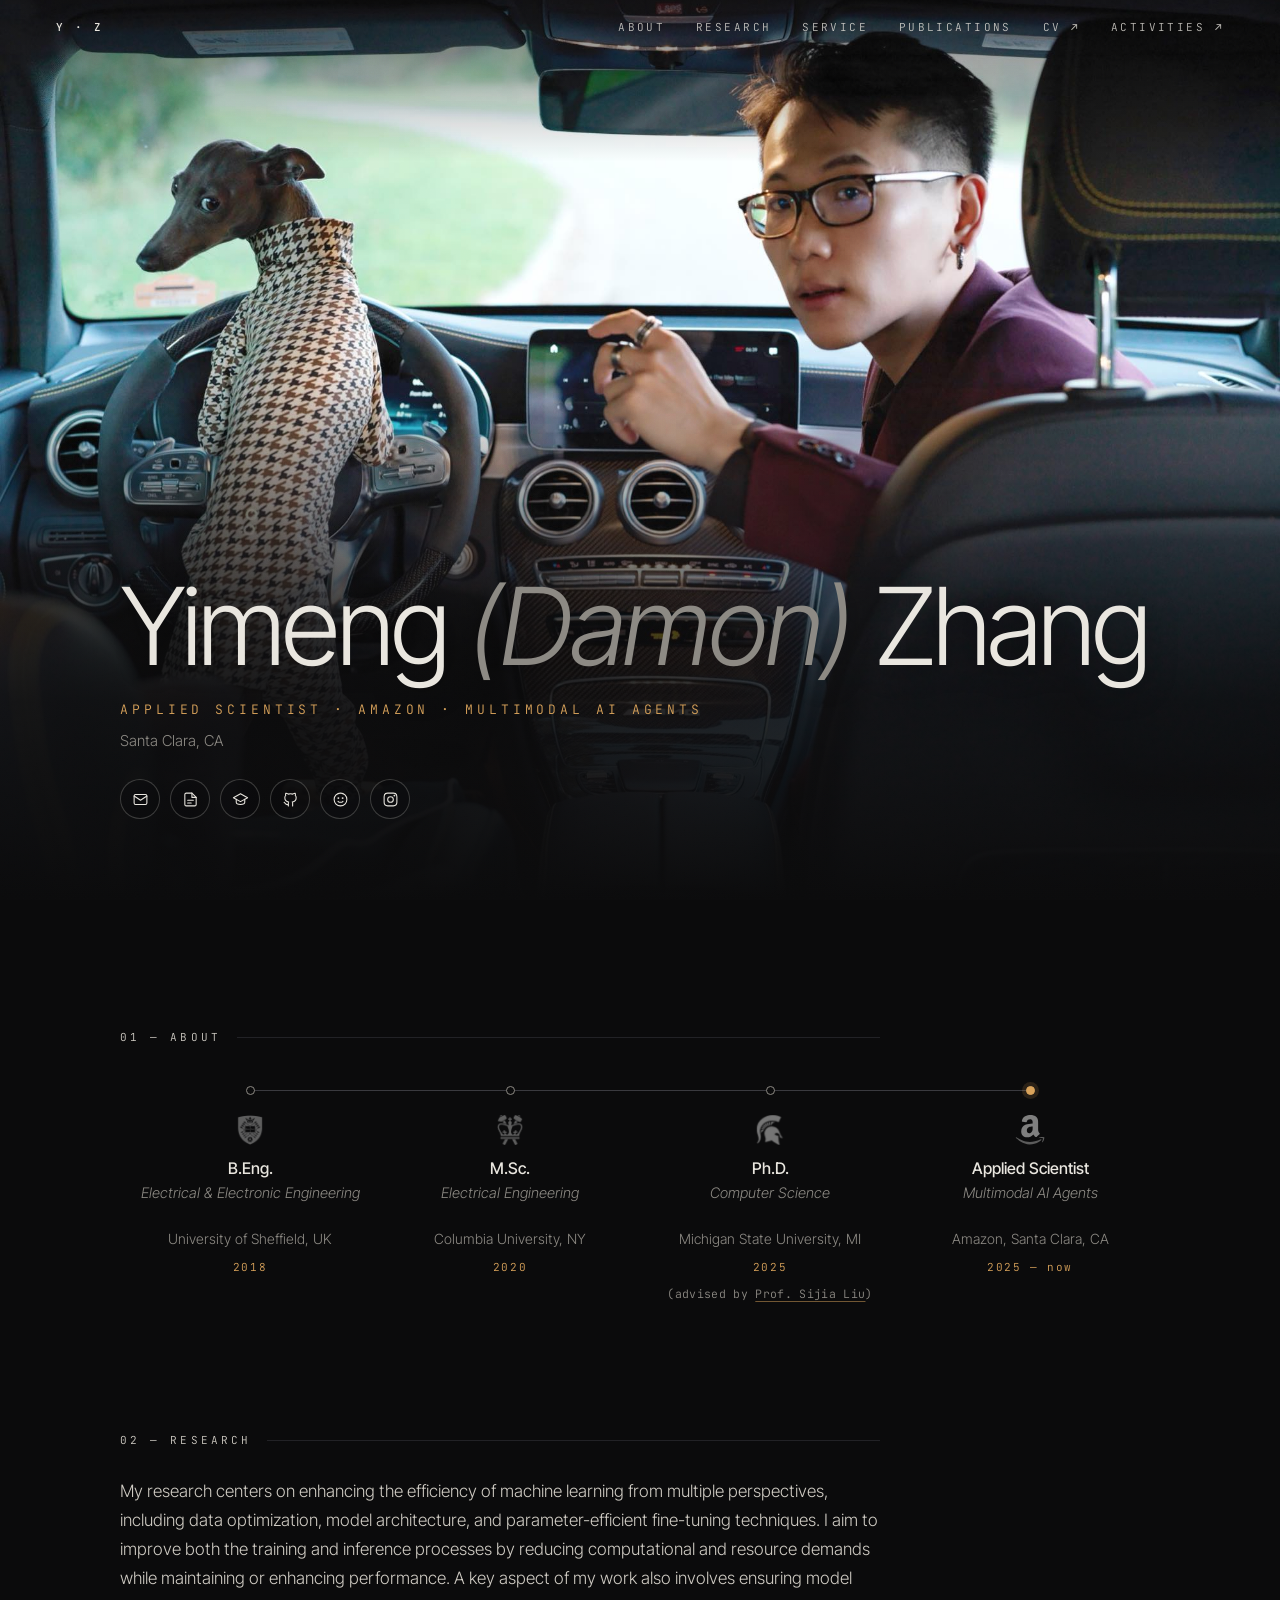
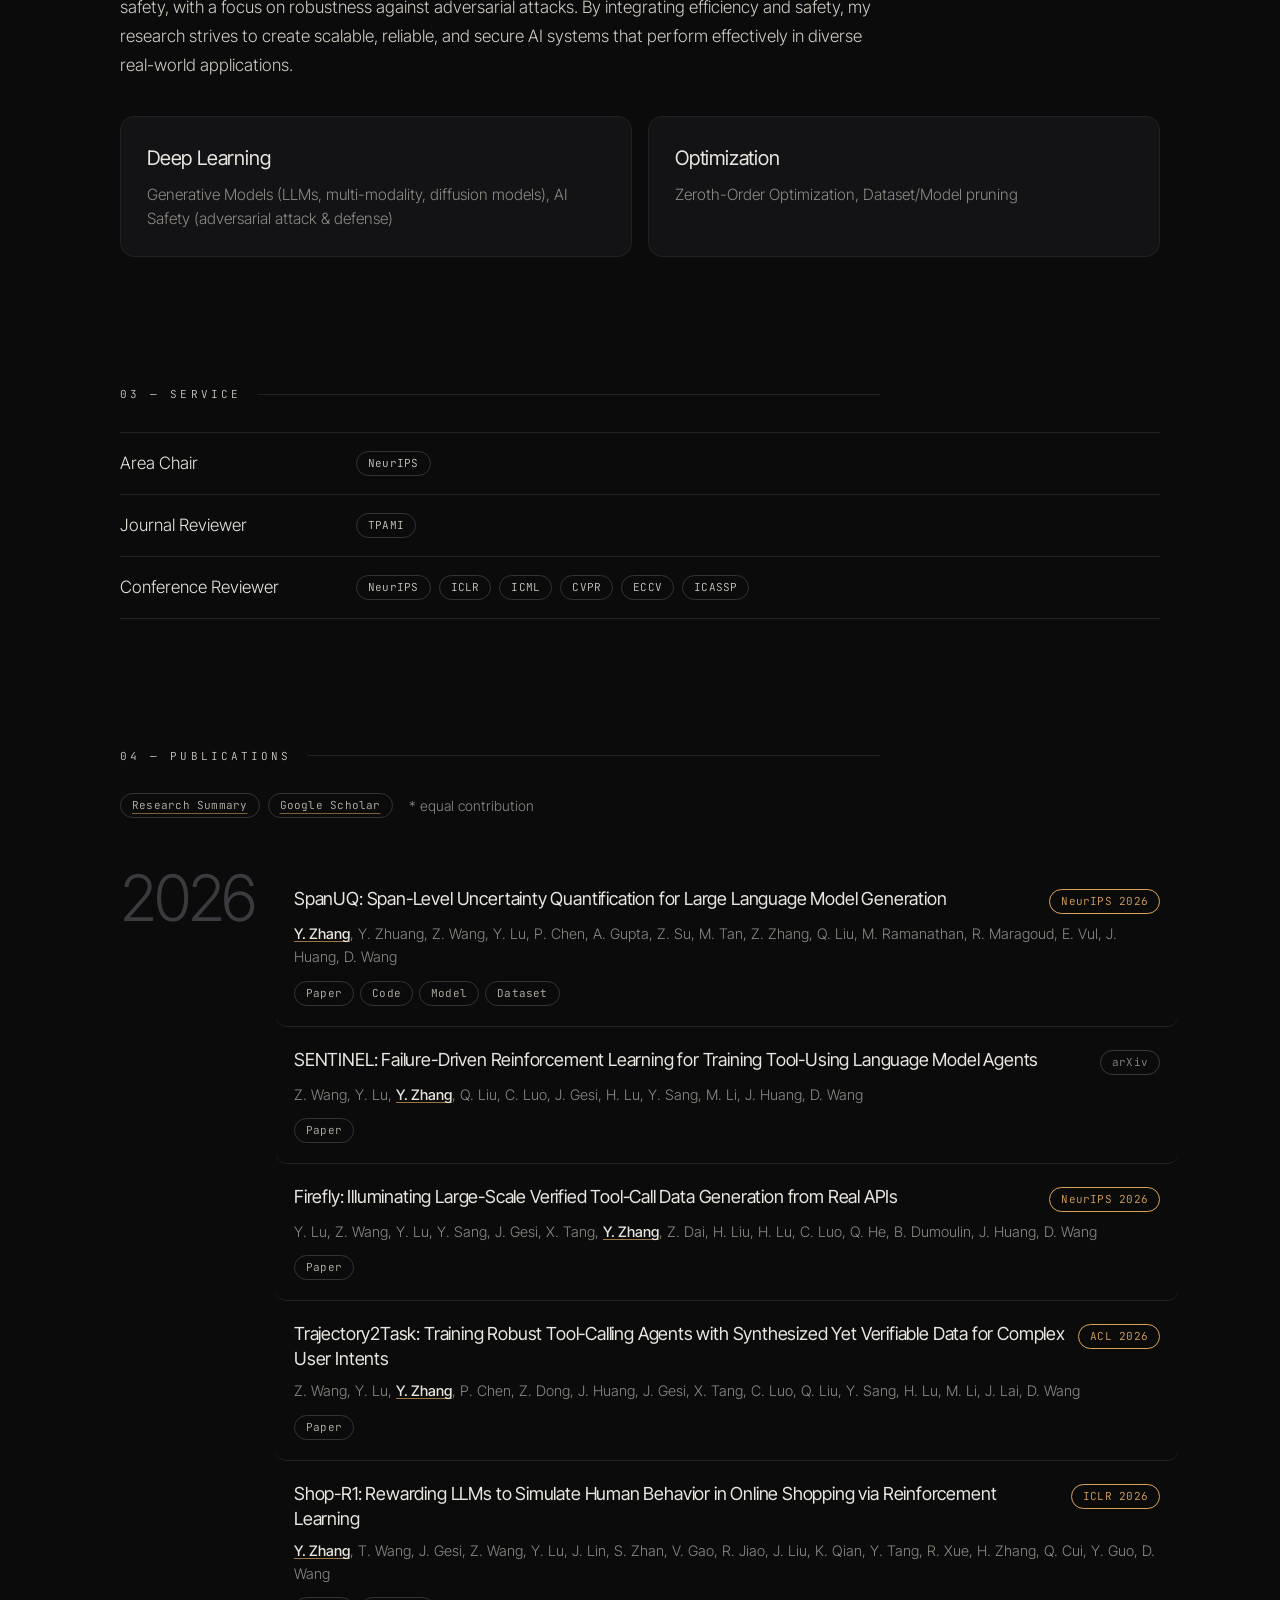
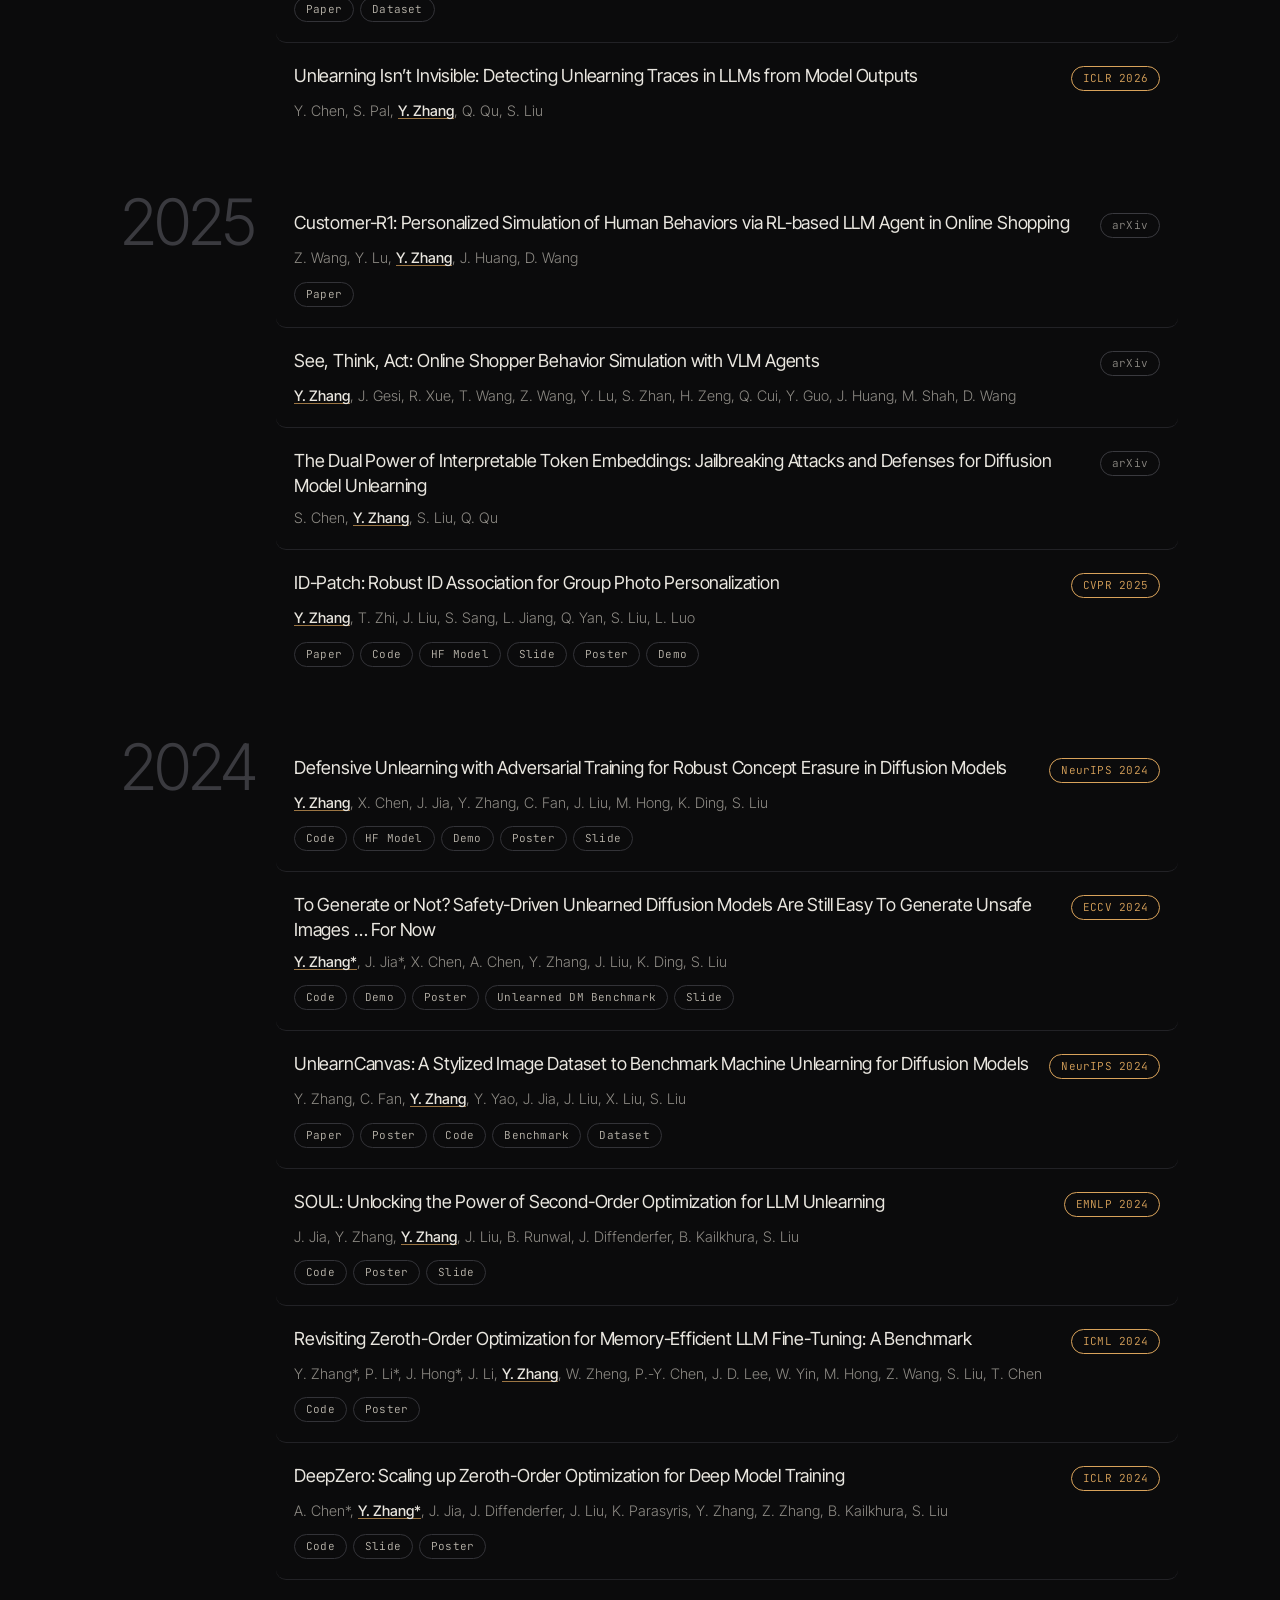
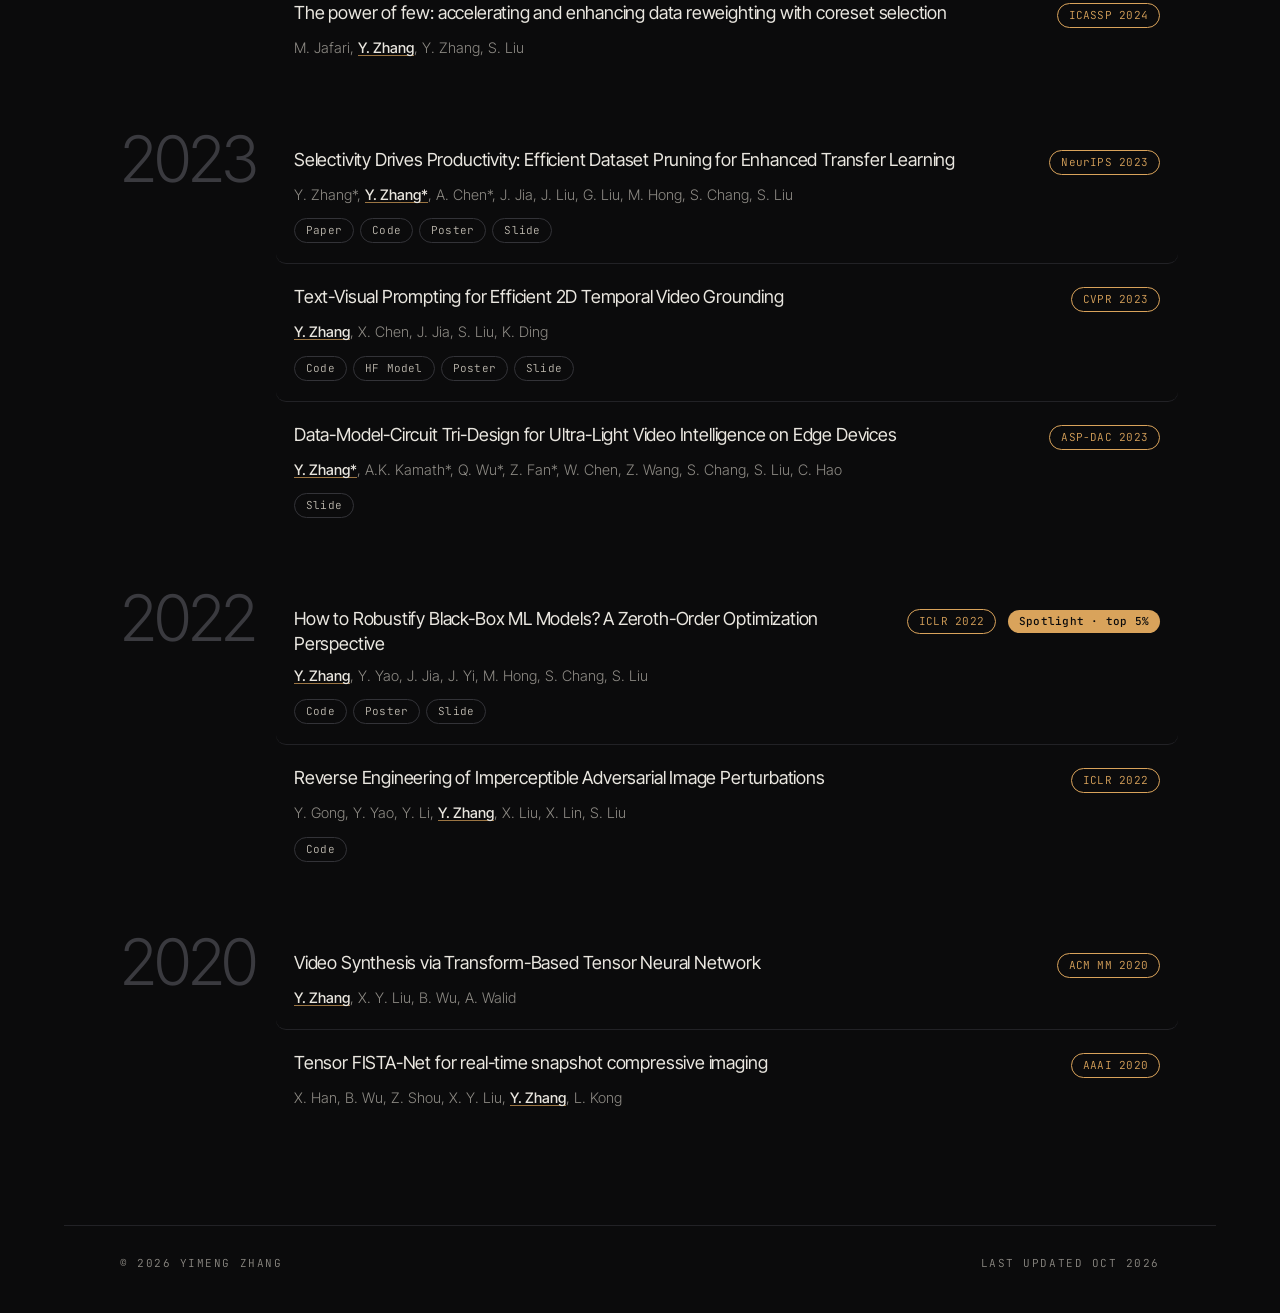
==== commit c5a01262: "feat: Replace About prose with a four-step career path timeline Horizontal spine (Sheffield -> Colum" ====
--- a/index.html
+++ b/index.html
@@ -52,7 +52,49 @@
 
 <section id="about" class="section">
   <p class="section-label">01 — About</p>
-  <p class="lede"><a href="https://www.instagram.com/damondemon88888/">I</a> received my B.Eng. degree in Electrical and Electronic Engineering from <a href="https://www.sheffield.ac.uk/eee">The University of Sheffield, UK</a>, in 2018, and my M.Sc. degree in Electrical Engineering from <a href="https://www.ee.columbia.edu">Columbia University, USA</a>, in 2020. I completed my Ph.D. in Computer Science at <a href="https://engineering.msu.edu/about/departments/cse">Michigan State University, USA</a> under the supervision of <a href="https://lsjxjtu.github.io">Prof. Sijia Liu</a> in 2025. I am currently an Applied Scientist at <a href="https://www.aboutamazon.com">Amazon</a>, where I work on multimodal AI agents.</p>
+  <ol class="path">
+    <li class="step" data-org="sheffield">
+      <span class="dot" aria-hidden="true"></span>
+      <a class="step-org" href="https://www.sheffield.ac.uk/eee">
+        <img class="step-logo" src="images/logos/sheffield.png" alt="University of Sheffield" width="30" height="30" loading="lazy" decoding="async">
+        <span class="step-deg">B.Eng.</span>
+        <span class="step-fld">Electrical &amp; Electronic Engineering</span>
+        <span class="step-name">University of Sheffield, UK</span>
+      </a>
+      <span class="step-yr">2018</span>
+    </li>
+    <li class="step" data-org="columbia">
+      <span class="dot" aria-hidden="true"></span>
+      <a class="step-org" href="https://www.ee.columbia.edu">
+        <img class="step-logo" src="images/logos/columbia.png" alt="Columbia University" width="30" height="30" loading="lazy" decoding="async">
+        <span class="step-deg">M.Sc.</span>
+        <span class="step-fld">Electrical Engineering</span>
+        <span class="step-name">Columbia University, NY</span>
+      </a>
+      <span class="step-yr">2020</span>
+    </li>
+    <li class="step" data-org="msu">
+      <span class="dot" aria-hidden="true"></span>
+      <a class="step-org" href="https://engineering.msu.edu/about/departments/cse">
+        <img class="step-logo" src="images/logos/msu.png" alt="Michigan State University" width="30" height="30" loading="lazy" decoding="async">
+        <span class="step-deg">Ph.D.</span>
+        <span class="step-fld">Computer Science</span>
+        <span class="step-name">Michigan State University, MI</span>
+      </a>
+      <span class="step-yr">2025</span>
+      <span class="step-adv">(advised by <a href="https://lsjxjtu.github.io">Prof. Sijia Liu</a>)</span>
+    </li>
+    <li class="step" data-org="amazon">
+      <span class="dot" aria-hidden="true"></span>
+      <a class="step-org" href="https://www.aboutamazon.com">
+        <img class="step-logo" src="images/logos/amazon.svg" alt="Amazon" width="30" height="30" loading="lazy" decoding="async">
+        <span class="step-deg">Applied Scientist</span>
+        <span class="step-fld">Multimodal AI Agents</span>
+        <span class="step-name">Amazon, Santa Clara, CA</span>
+      </a>
+      <span class="step-yr">2025 — now</span>
+    </li>
+  </ol>
 </section>
 
 <section id="research" class="section">
--- a/style.css
+++ b/style.css
@@ -123,6 +123,74 @@
 .js .section { opacity: 0; transform: translateY(12px); transition: opacity .9s ease, transform .9s ease; }
 .js .section.in { opacity: 1; transform: none; }
 
+/* ---------- About: the path ---------- */
+.path { display: grid; grid-template-columns: repeat(4, 1fr); margin-top: 6px; }
+.step { position: relative; padding: 0 14px; text-align: center; }
+/* the spine, drawn per-step and clipped at the two ends */
+.step::before {
+  content: ""; position: absolute; top: 15px; left: 0; right: 0;
+  height: 1px; background: var(--faint);
+}
+.step:first-child::before { left: 50%; }
+.step:last-child::before { right: 50%; }
+.step .dot {
+  position: relative; z-index: 1; display: block;
+  width: 9px; height: 9px; margin: 11px auto 0;
+  border: 1px solid var(--muted); border-radius: 50%; background: var(--bg);
+}
+.step:last-child .dot {
+  background: var(--accent); border-color: var(--accent);
+  box-shadow: 0 0 0 4px rgba(217, 163, 91, .15);
+}
+
+.step-org { display: block; text-decoration: none; }
+/* Marks are flat single-colour and transparent, but their intrinsic luma spans 8x
+   (Sheffield purple 25 -> Amazon off-white 214), so --lb normalises each one to
+   roughly --muted lightness. Values are 141 / measured-luma. */
+.step-logo {
+  display: block; margin: 20px auto 10px;
+  width: 30px; height: 30px; object-fit: contain;
+  filter: grayscale(1) brightness(var(--lb, 2.4)) opacity(.82);
+  transition: filter .35s;
+}
+/* Sheffield's crest and Columbia's crown carry far more ink than the thin MSU
+   helmet or the Amazon glyph, so equal luma still reads heavier -- they sit
+   below the 141 target. --lsat/--lbh tame the hover reveal: both brand colours
+   are vivid yet dark (#440099, #001db8), which without a lift would make
+   hovering *dim* the logo instead of revealing it. */
+.step[data-org="sheffield"] .step-logo { --lb: 4.4;  --lsat: .18; --lbh: 2.2; }
+.step[data-org="columbia"]  .step-logo { --lb: 3.3;  --lsat: .18; --lbh: 1.9; }
+.step[data-org="msu"]       .step-logo { --lb: 2.37; }
+.step[data-org="amazon"]    .step-logo { --lb: .66; }
+.step-org:hover .step-logo, .step-org:focus-visible .step-logo {
+  filter: saturate(var(--lsat, 1)) brightness(var(--lbh, 1));
+}
+.step-deg { display: block; font-size: 16px; font-weight: 500; color: var(--text); transition: color .2s; }
+.step-org:hover .step-deg { color: var(--accent); }
+/* Reserve two lines: Sheffield's field name wraps, the other three do not, and
+   without this the four year labels sit at different heights. */
+.step-fld {
+  display: block; font-style: italic; font-size: 14.5px; line-height: 1.45;
+  color: var(--muted); margin-bottom: 3px; min-height: 2.9em;
+}
+.step-name { display: block; font-size: 14px; color: var(--muted); }
+.step-yr {
+  display: block; margin-top: 7px;
+  font-family: var(--mono); font-size: 11px; letter-spacing: .14em; color: var(--accent);
+}
+.step-adv {
+  display: block; margin-top: 9px;
+  font-family: var(--mono); font-size: 11.5px; letter-spacing: .03em; line-height: 1.5;
+  color: var(--muted);
+}
+.step-adv a {
+  text-decoration: underline;
+  text-decoration-color: rgba(217, 163, 91, .5);
+  text-decoration-thickness: 1px; text-underline-offset: 3px;
+  transition: color .2s, text-decoration-color .2s, text-decoration-thickness .2s;
+}
+.step-adv a:hover { color: var(--accent); text-decoration-color: var(--accent); text-decoration-thickness: 2px; }
+
 /* Research cards */
 .cards { display: grid; grid-template-columns: 1fr 1fr; gap: 16px; margin-top: 36px; }
 .card { background: var(--surface); border: 1px solid var(--border); border-radius: 14px; padding: 24px 26px; }
@@ -204,6 +272,19 @@
       linear-gradient(to bottom, rgba(11, 11, 12, .55) 0%, transparent 12%, transparent 30%, rgba(11, 11, 12, .9) 50%, var(--bg) 57%),
       url(images/hero-mobile.jpg) 28% 0 / auto 58svh no-repeat var(--bg);
   }
+  /* Path flips from a horizontal spine to a vertical rail */
+  .path { grid-template-columns: 1fr; margin-top: 2px; }
+  .step { text-align: left; padding: 0 0 24px 30px; }
+  .step:last-child { padding-bottom: 0; }
+  .step::before {
+    top: 9px; bottom: 0; left: 4px; right: auto;
+    width: 1px; height: auto;
+  }
+  .step:first-child::before { left: 4px; }
+  .step:last-child::before { display: none; }
+  .step .dot { position: absolute; top: 5px; left: 0; margin: 0; }
+  .step-logo { margin: 0 0 8px; }
+  .step-fld { min-height: 0; }   /* stacked rows need no height reservation */
   .cards { grid-template-columns: 1fr; }
   .service li { grid-template-columns: 1fr; gap: 10px; }
   .year-group { grid-template-columns: 1fr; }
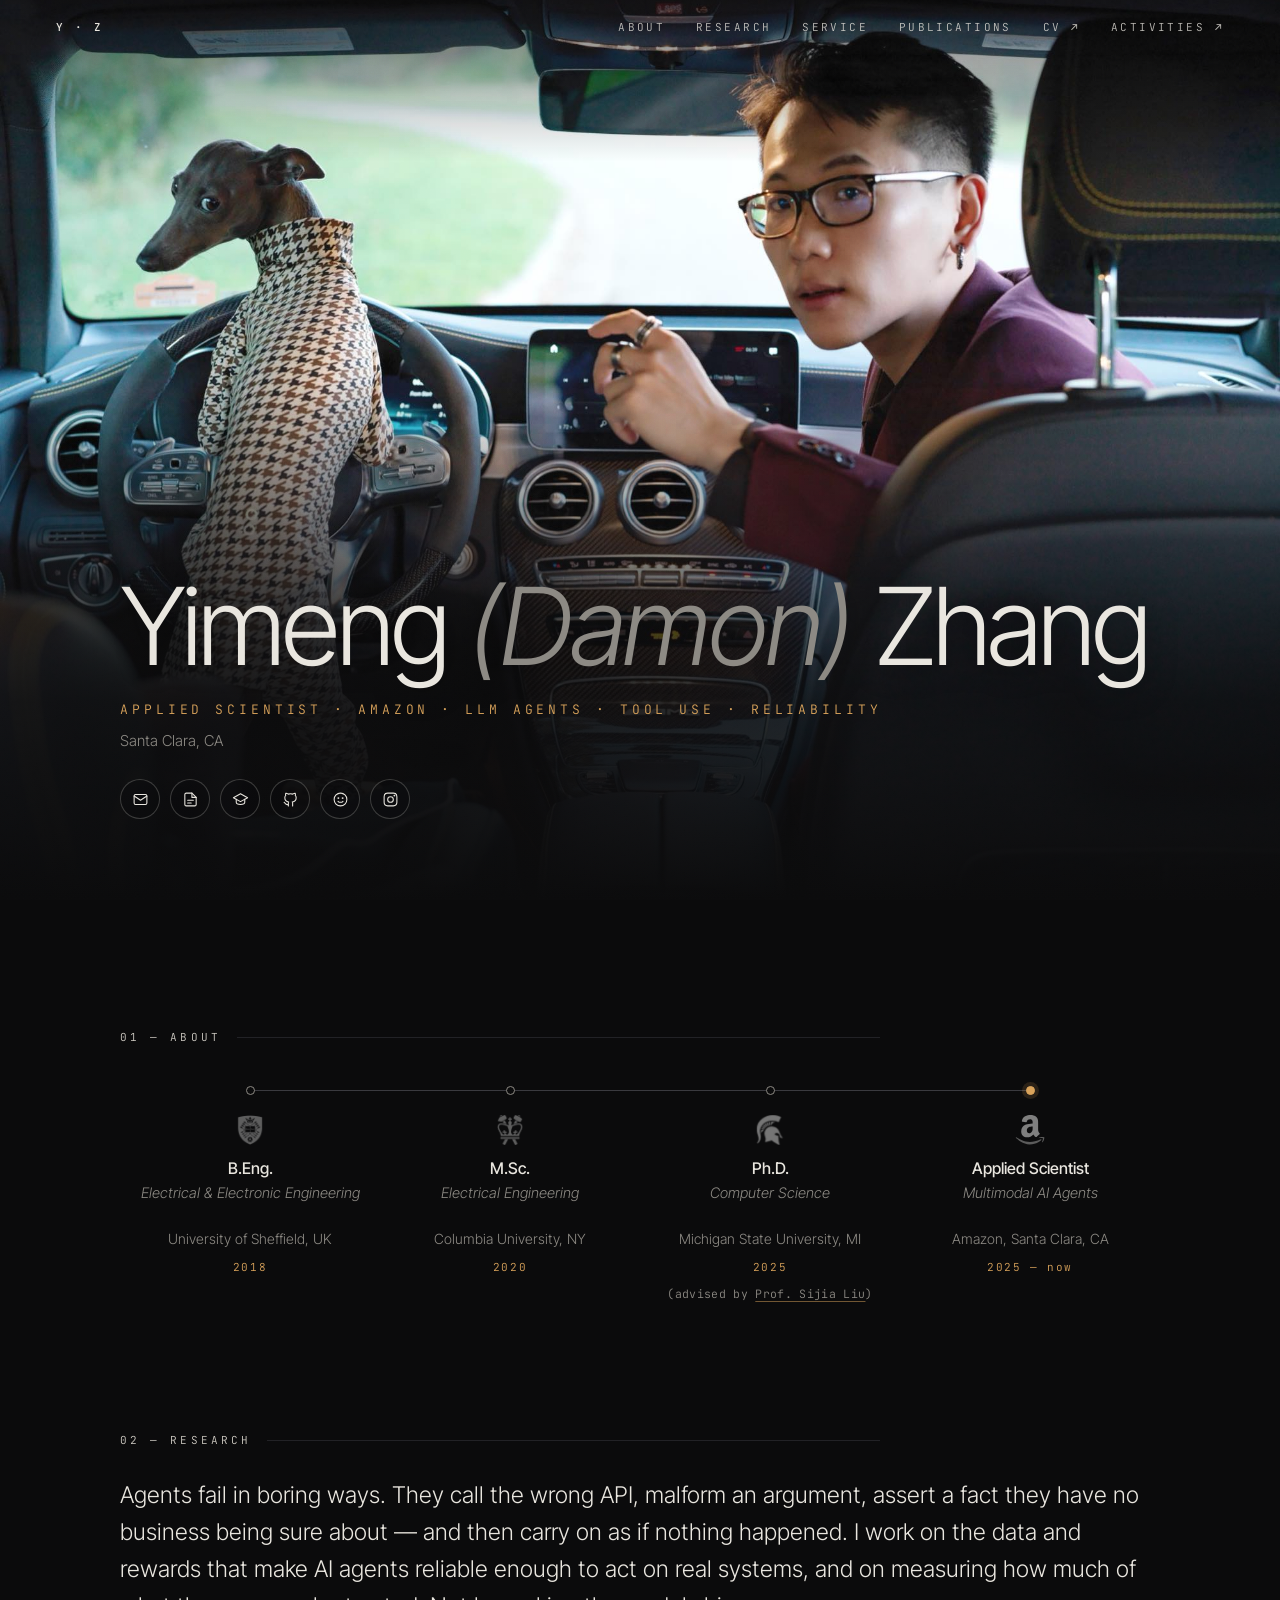
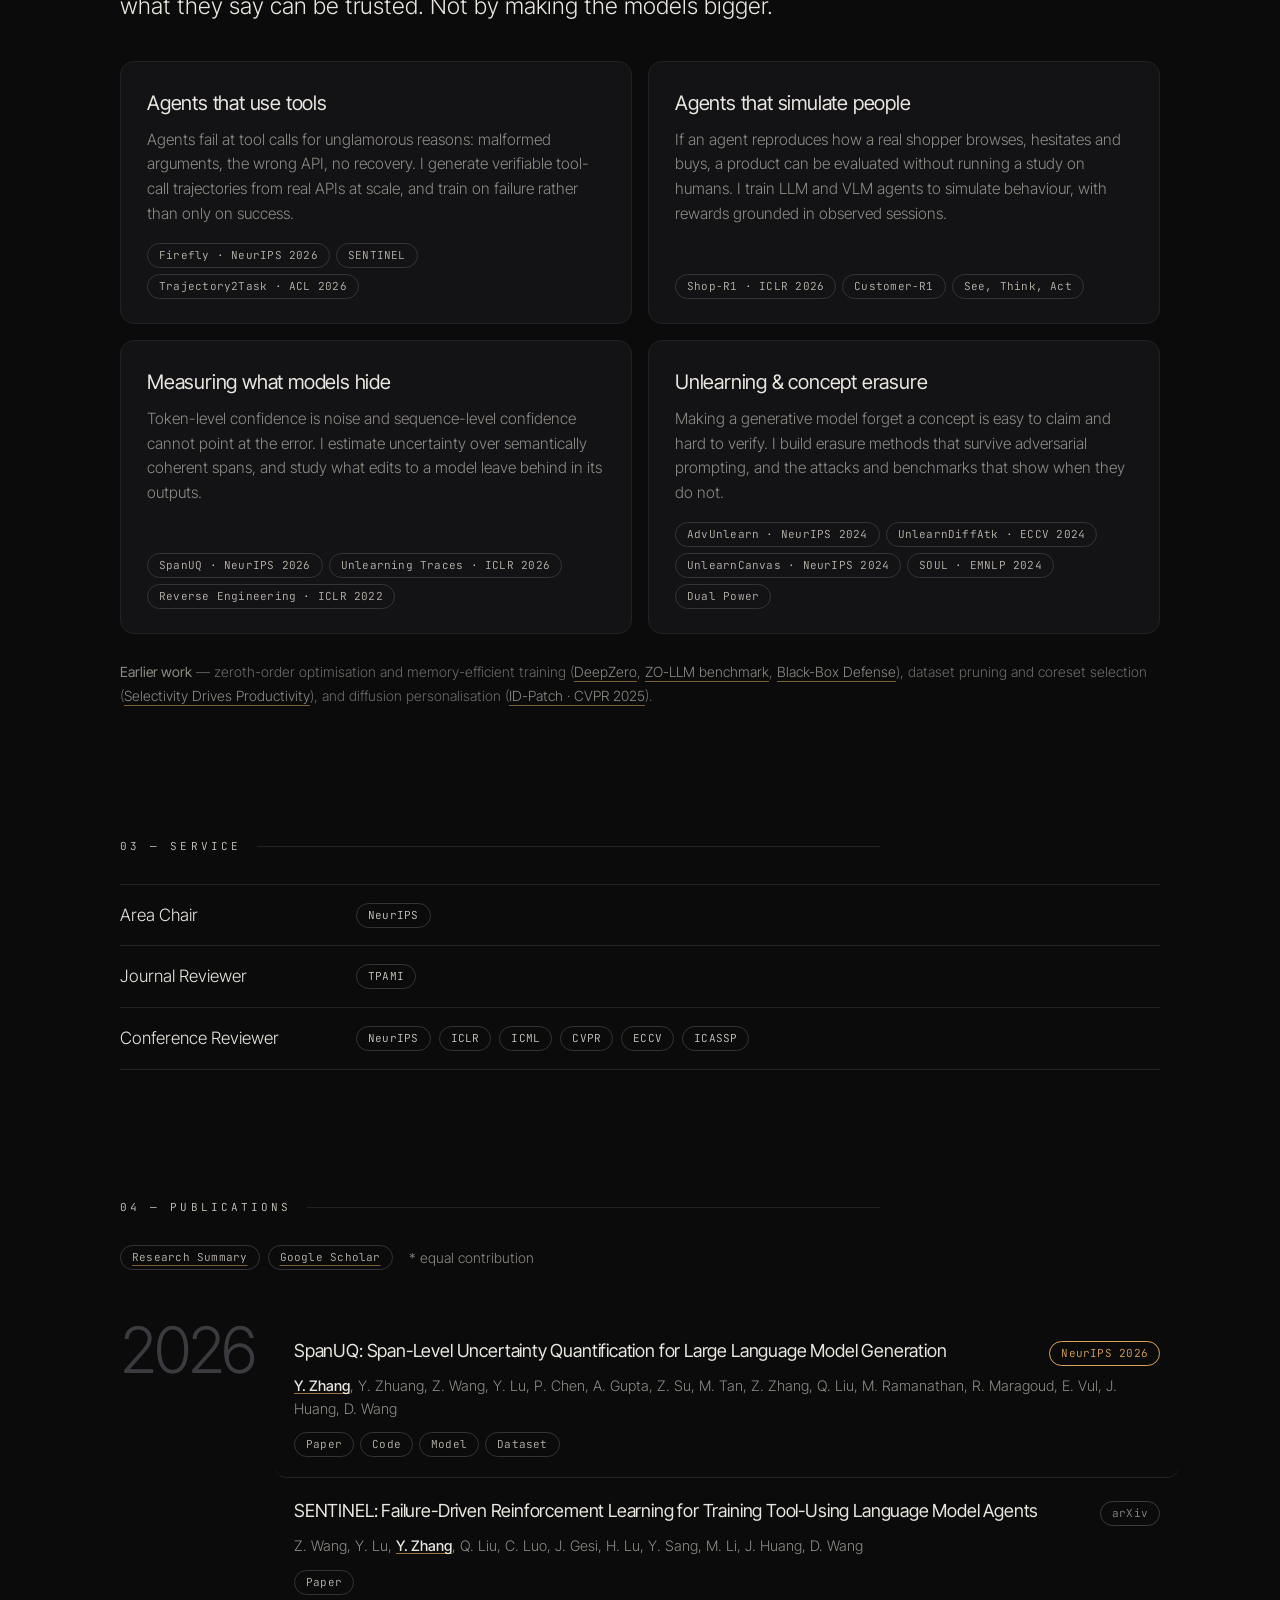
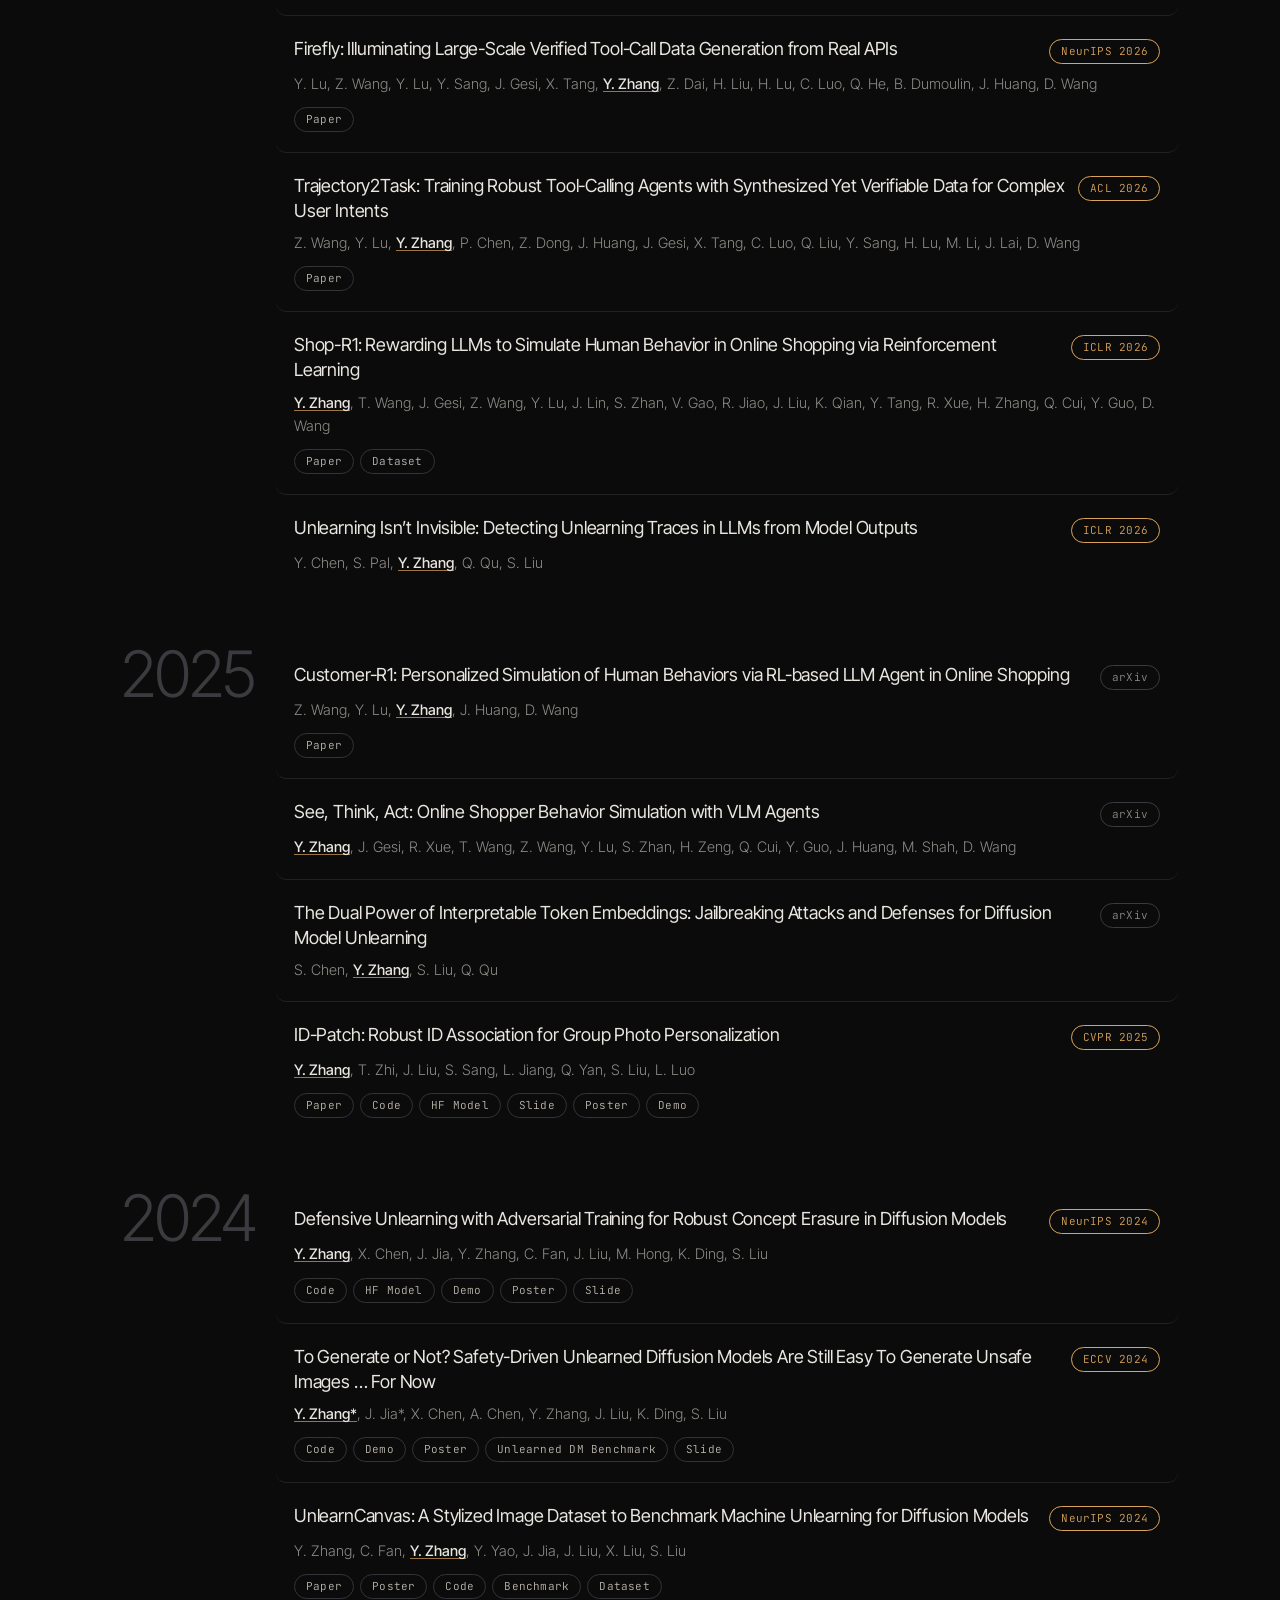
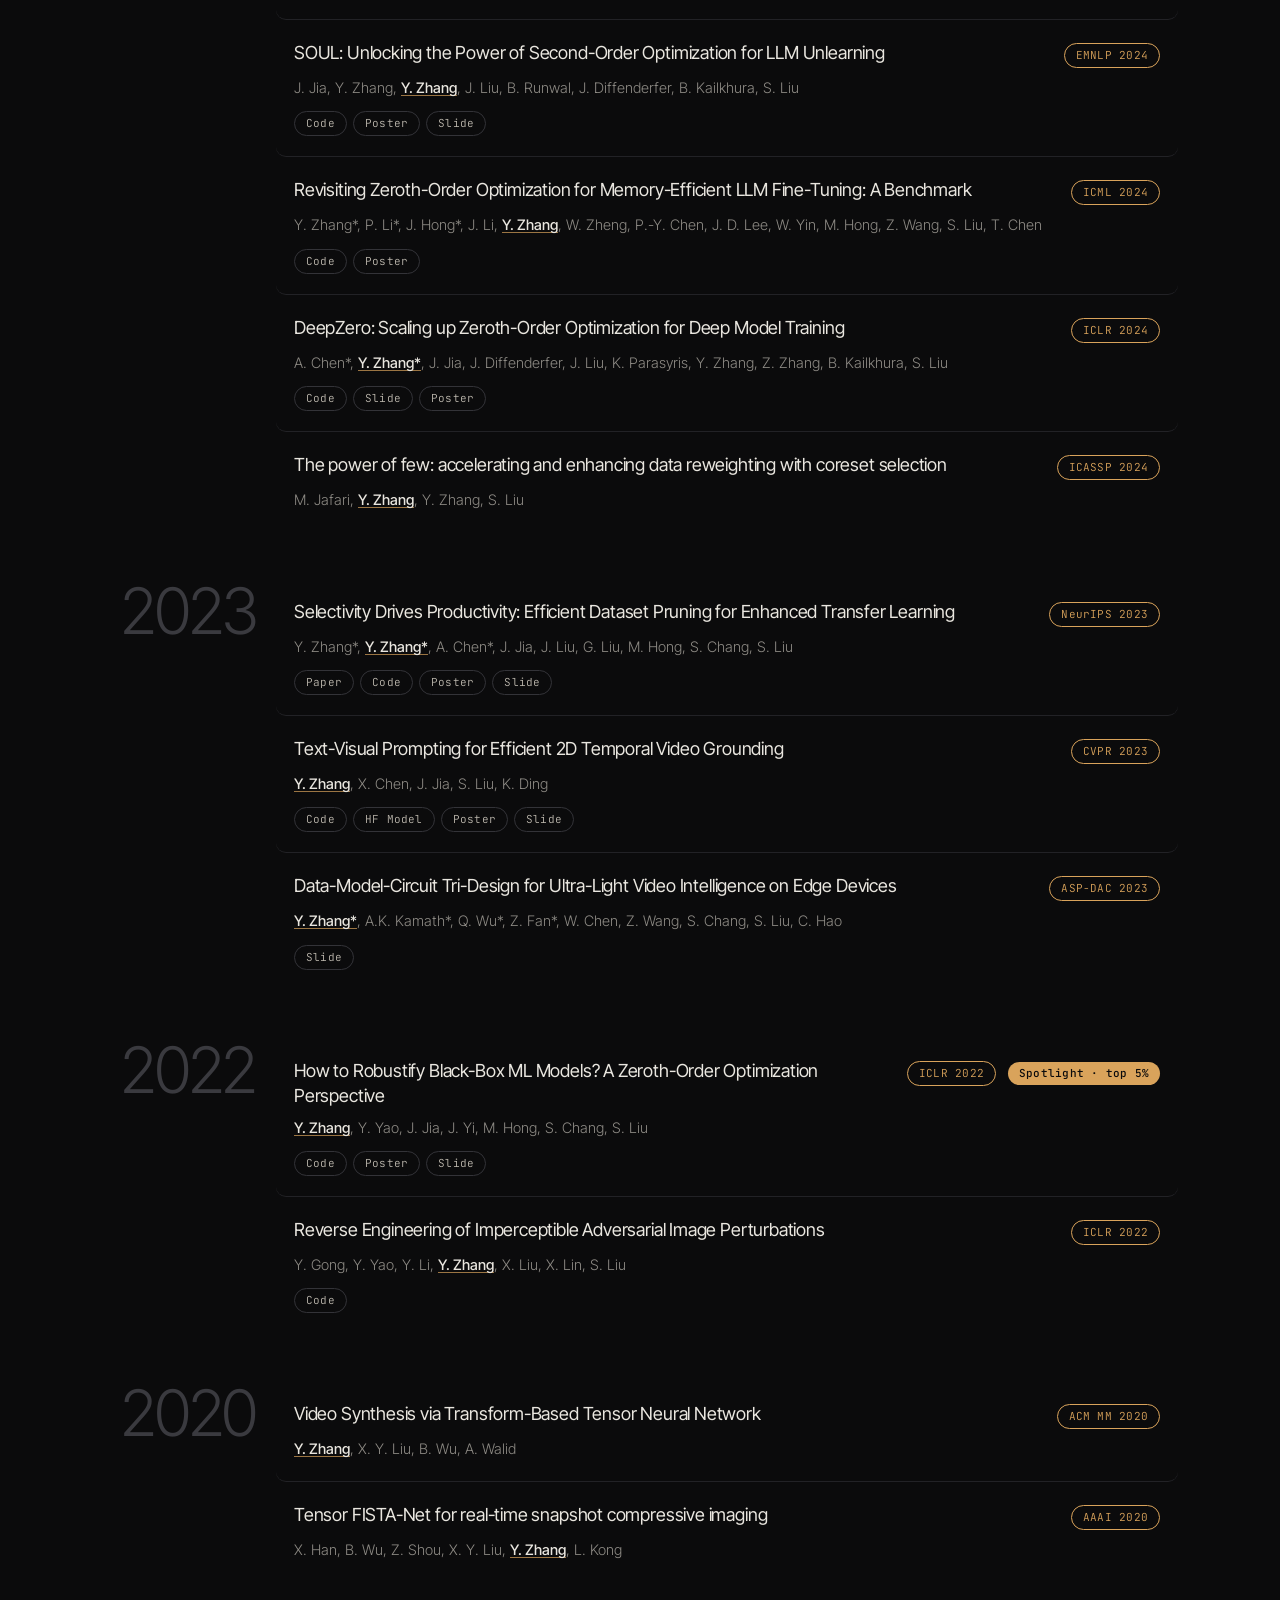
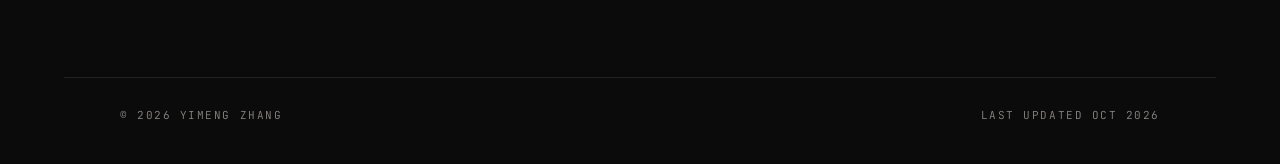
==== commit 0e5f01c9: "feat: Rewrite Research section around current agent work The old copy described the PhD-era programm" ====
--- a/index.html
+++ b/index.html
@@ -35,7 +35,7 @@
 <header id="top" class="hero">
   <div class="hero-inner">
     <h1>Yimeng <span class="aka">(Damon)</span> Zhang</h1>
-    <p class="hero-role">Applied Scientist · Amazon · Multimodal AI Agents</p>
+    <p class="hero-role">Applied Scientist · Amazon · LLM Agents · Tool Use · Reliability</p>
     <p class="hero-loc">Santa Clara, CA</p>
     <ul class="hero-icons">
       <li><a href="mailto:damonzym@amazon.com" aria-label="Email" title="Email"><svg viewBox="0 0 24 24"><rect x="3" y="5" width="18" height="14" rx="2"/><path d="m3 7 9 6 9-6"/></svg></a></li>
@@ -99,17 +99,48 @@
 
 <section id="research" class="section">
   <p class="section-label">02 — Research</p>
-  <p>My research centers on enhancing the efficiency of machine learning from multiple perspectives, including data optimization, model architecture, and parameter-efficient fine-tuning techniques. I aim to improve both the training and inference processes by reducing computational and resource demands while maintaining or enhancing performance. A key aspect of my work also involves ensuring model safety, with a focus on robustness against adversarial attacks. By integrating efficiency and safety, my research strives to create scalable, reliable, and secure AI systems that perform effectively in diverse real-world applications.</p>
+  <p class="lede">Agents fail in boring ways. They call the wrong API, malform an argument, assert a fact they have no business being sure about — and then carry on as if nothing happened. I work on the data and rewards that make AI agents reliable enough to act on real systems, and on measuring how much of what they say can be trusted. Not by making the models bigger.</p>
   <div class="cards">
     <div class="card">
-      <h3>Deep Learning</h3>
-      <p>Generative Models (LLMs, multi-modality, diffusion models), AI Safety (adversarial attack &amp; defense)</p>
+      <h3>Agents that use tools</h3>
+      <p>Agents fail at tool calls for unglamorous reasons: malformed arguments, the wrong API, no recovery. I generate verifiable tool-call trajectories from real APIs at scale, and train on failure rather than only on success.</p>
+      <div class="card-papers">
+        <a class="pill" href="https://arxiv.org/abs/2605.17558">Firefly · NeurIPS 2026</a>
+        <a class="pill" href="https://arxiv.org/abs/2606.12908">SENTINEL</a>
+        <a class="pill" href="https://arxiv.org/abs/2601.20144">Trajectory2Task · ACL 2026</a>
+      </div>
     </div>
     <div class="card">
-      <h3>Optimization</h3>
-      <p>Zeroth-Order Optimization, Dataset/Model pruning</p>
+      <h3>Agents that simulate people</h3>
+      <p>If an agent reproduces how a real shopper browses, hesitates and buys, a product can be evaluated without running a study on humans. I train LLM and VLM agents to simulate behaviour, with rewards grounded in observed sessions.</p>
+      <div class="card-papers">
+        <a class="pill" href="shop-r1.html">Shop-R1 · ICLR 2026</a>
+        <a class="pill" href="https://arxiv.org/abs/2510.07230">Customer-R1</a>
+        <a class="pill" href="https://arxiv.org/abs/2510.19245">See, Think, Act</a>
+      </div>
     </div>
-  </div>
+    <div class="card">
+      <h3>Measuring what models hide</h3>
+      <p>Token-level confidence is noise and sequence-level confidence cannot point at the error. I estimate uncertainty over semantically coherent spans, and study what edits to a model leave behind in its outputs.</p>
+      <div class="card-papers">
+        <a class="pill" href="SpanUQ.html">SpanUQ · NeurIPS 2026</a>
+        <a class="pill" href="https://arxiv.org/abs/2506.14003">Unlearning Traces · ICLR 2026</a>
+        <a class="pill" href="https://openreview.net/forum?id=gpp7cf0xdfN">Reverse Engineering · ICLR 2022</a>
+      </div>
+    </div>
+    <div class="card">
+      <h3>Unlearning &amp; concept erasure</h3>
+      <p>Making a generative model forget a concept is easy to claim and hard to verify. I build erasure methods that survive adversarial prompting, and the attacks and benchmarks that show when they do not.</p>
+      <div class="card-papers">
+        <a class="pill" href="https://arxiv.org/abs/2405.15234">AdvUnlearn · NeurIPS 2024</a>
+        <a class="pill" href="https://www.optml-group.com/posts/mu_attack">UnlearnDiffAtk · ECCV 2024</a>
+        <a class="pill" href="https://unlearn-canvas.netlify.app">UnlearnCanvas · NeurIPS 2024</a>
+        <a class="pill" href="https://arxiv.org/abs/2404.18239">SOUL · EMNLP 2024</a>
+        <a class="pill" href="https://arxiv.org/abs/2504.21307">Dual Power</a>
+      </div>
+    </div>
+  </div>
+  <p class="research-earlier"><b>Earlier work</b> — zeroth-order optimisation and memory-efficient training (<a href="https://www.optml-group.com/posts/deepzero_iclr24">DeepZero</a>, <a href="https://arxiv.org/abs/2402.11592">ZO-LLM benchmark</a>, <a href="https://openreview.net/forum?id=W9G_ImpHlQd">Black-Box Defense</a>), dataset pruning and coreset selection (<a href="https://pruning.netlify.app">Selectivity Drives Productivity</a>), and diffusion personalisation (<a href="https://byteaigc.github.io/ID-Patch/">ID-Patch · CVPR 2025</a>).</p>
 </section>
 
 <section id="service" class="section">
--- a/style.css
+++ b/style.css
@@ -118,7 +118,9 @@
 }
 .section-label::after { content: ""; flex: 1; height: 1px; background: var(--border); }
 .section > p { max-width: 760px; color: #cfcbc3; }
-.section .lede { font-size: clamp(19px, 2vw, 23px); line-height: 1.6; color: var(--text); max-width: 820px; }
+/* Full content width so the right edge lines up with the card grid below.
+   max-width: none resolves to main's 1040px content box. */
+.section .lede { font-size: clamp(19px, 2vw, 23px); line-height: 1.6; color: var(--text); max-width: none; }
 
 .js .section { opacity: 0; transform: translateY(12px); transition: opacity .9s ease, transform .9s ease; }
 .js .section.in { opacity: 1; transform: none; }
@@ -191,11 +193,27 @@
 }
 .step-adv a:hover { color: var(--accent); text-decoration-color: var(--accent); text-decoration-thickness: 2px; }
 
-/* Research cards */
+/* Research cards — four themes fall into a 2x2 grid */
 .cards { display: grid; grid-template-columns: 1fr 1fr; gap: 16px; margin-top: 36px; }
-.card { background: var(--surface); border: 1px solid var(--border); border-radius: 14px; padding: 24px 26px; }
+.card {
+  background: var(--surface); border: 1px solid var(--border); border-radius: 14px;
+  padding: 24px 26px;
+  display: flex; flex-direction: column;   /* lets the paper row sit at the bottom */
+}
 .card h3 { font-weight: 400; font-size: 20px; letter-spacing: -.01em; margin-bottom: 8px; }
 .card p { color: var(--muted); font-size: 15.5px; line-height: 1.6; }
+.card-papers {
+  display: flex; flex-wrap: wrap; gap: 6px;
+  margin-top: auto; padding-top: 16px;     /* pinned down so uneven card text still aligns */
+}
+/* Needs to out-specify `.section > p` (0,1,1), otherwise this footnote inherits
+   #cfcbc3 and ends up brighter than the card text it is meant to sit behind. */
+.section > p.research-earlier {
+  margin-top: 26px; max-width: none;
+  font-size: 14px; line-height: 1.75; color: #6d6a65;
+}
+.research-earlier b { color: var(--muted); font-weight: 400; }
+.research-earlier a { color: var(--muted); }
 
 /* Service */
 .service li {
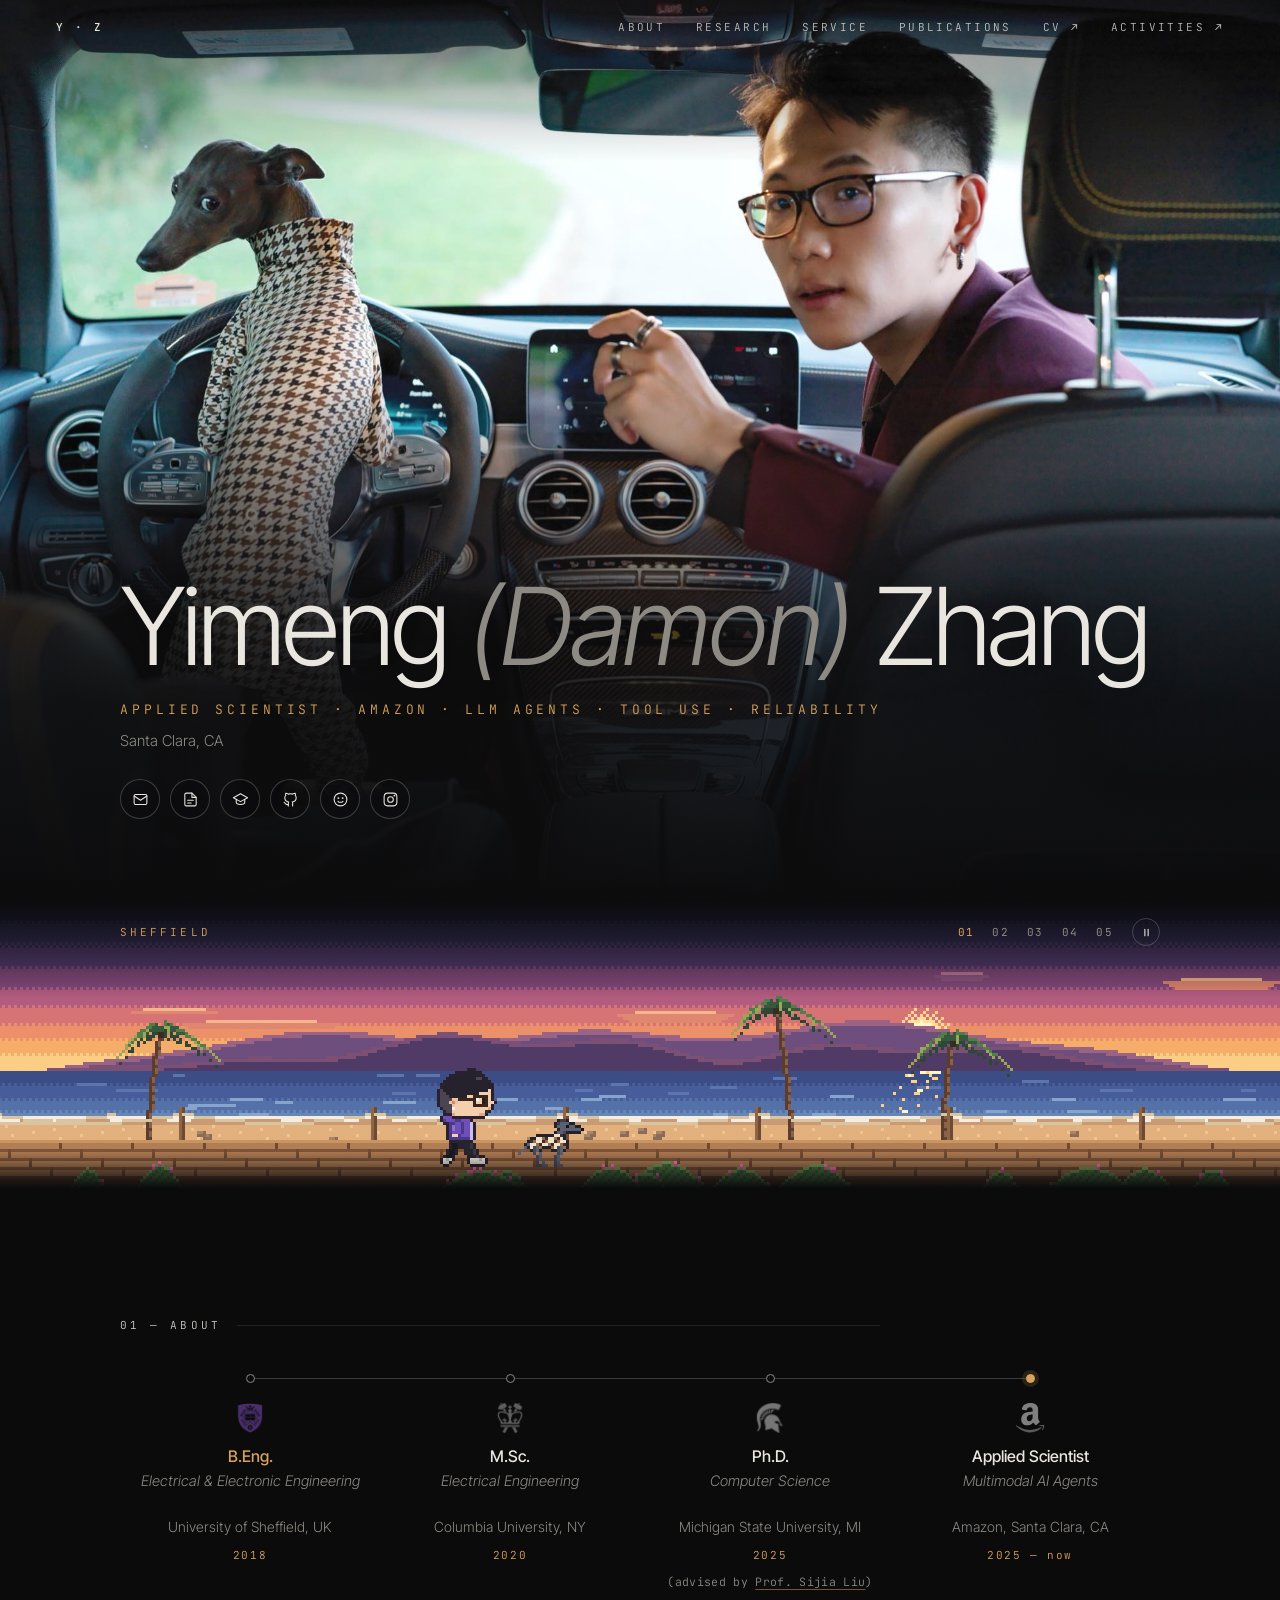
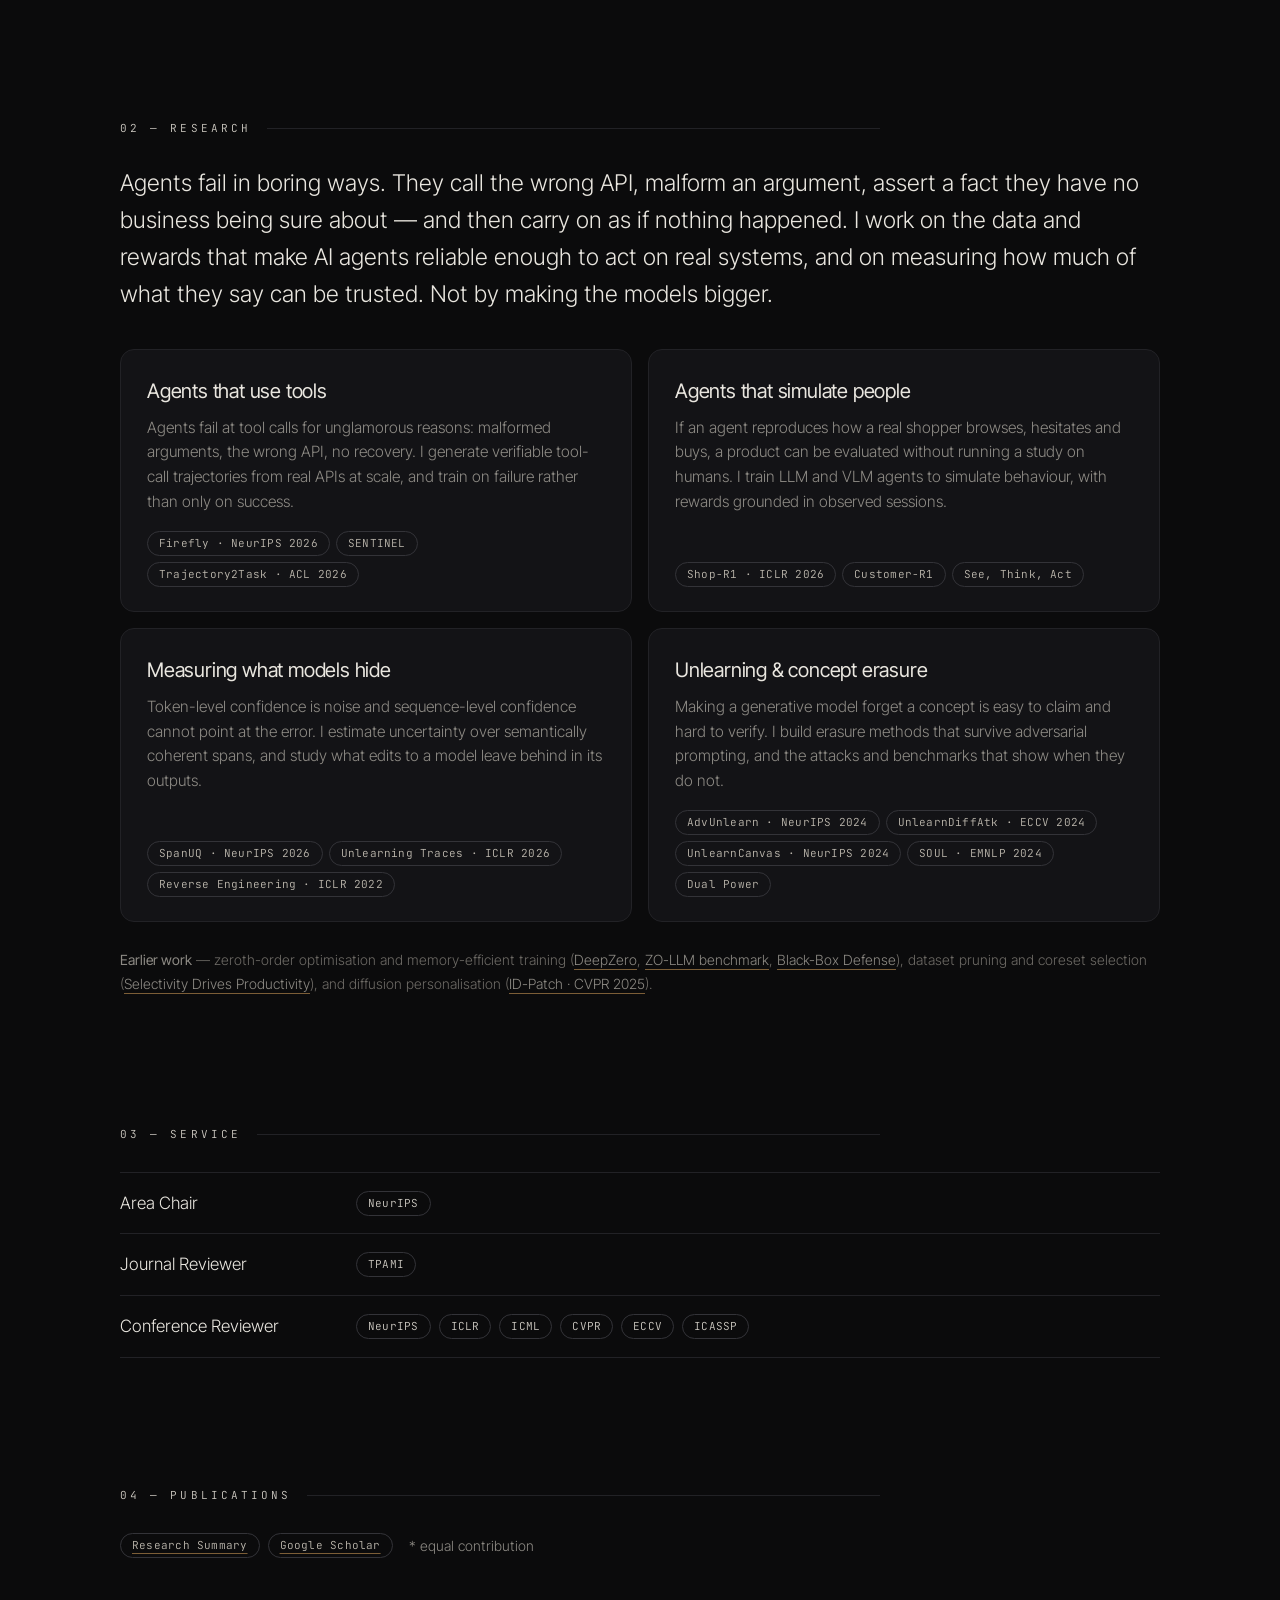
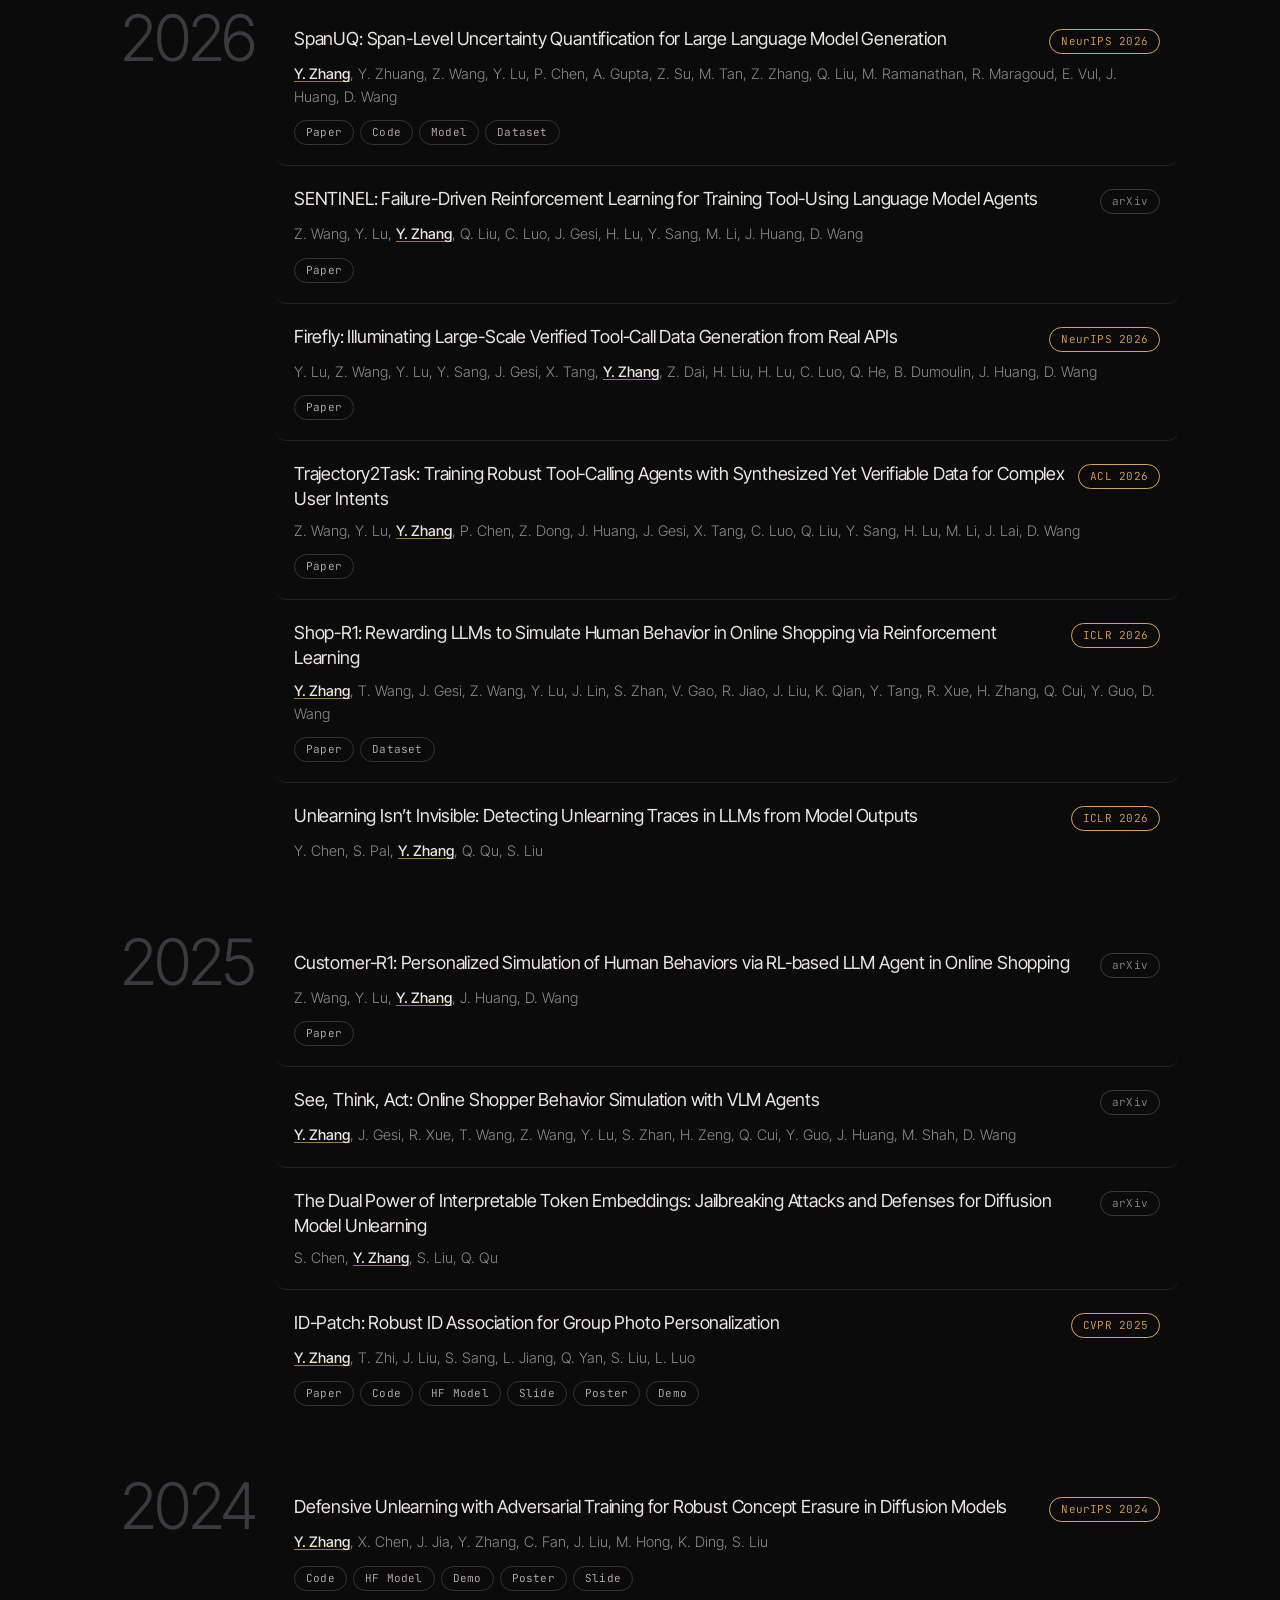
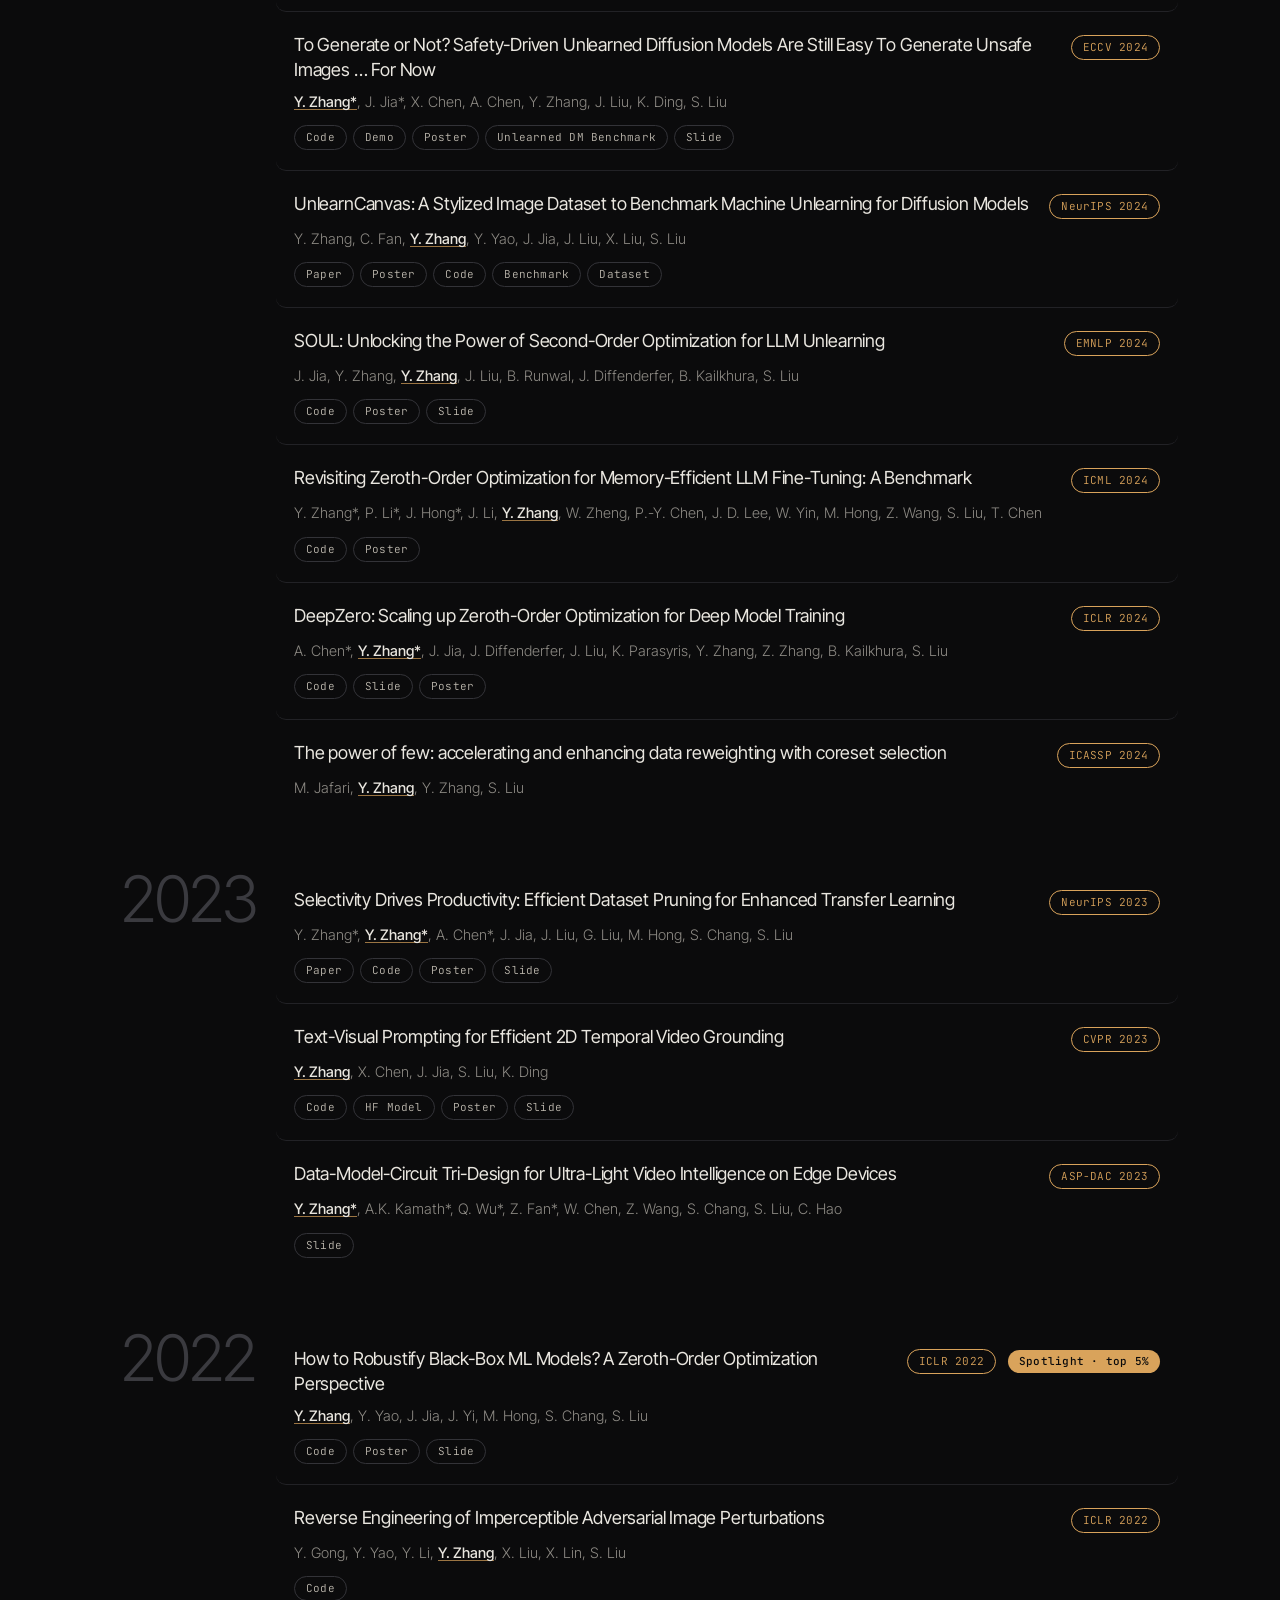
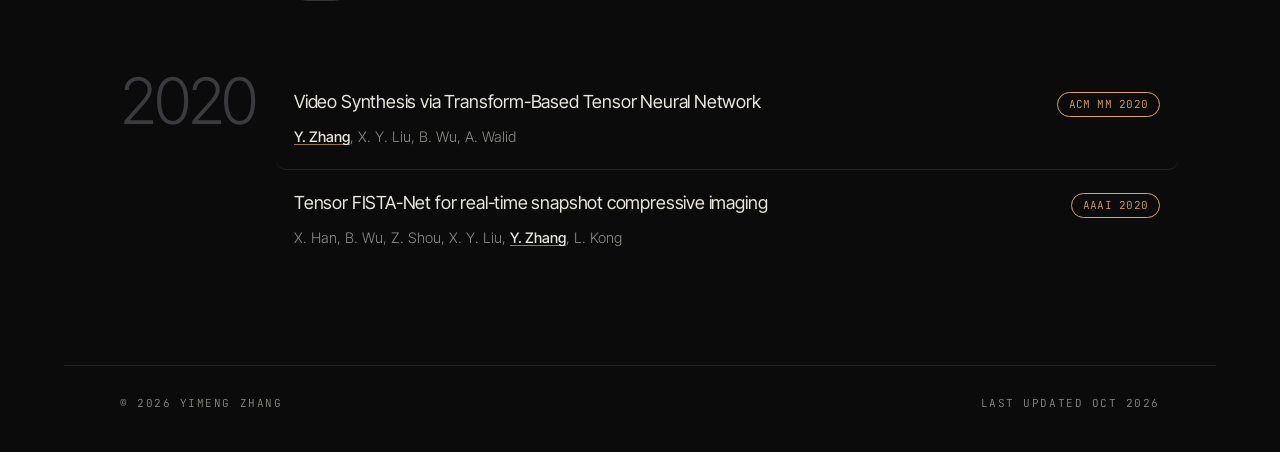
==== commit ed308a2a: "feat(reel): Mount the life reel above About with controls and timeline sync" ====
--- a/index.html
+++ b/index.html
@@ -47,6 +47,19 @@
     </ul>
   </div>
 </header>
+
+<section id="reel" class="reel" aria-label="Life reel">
+  <div class="reel-stage">
+    <canvas class="reel-canvas" role="img" aria-label="Pixel-art animation: a small Yimeng walks to the right through five chapters of life, from Sheffield and travels across Europe, to New York and Columbia, a PhD in Michigan, and California, with a dog alongside from 2019. To be continued."></canvas>
+    <div class="reel-grain" aria-hidden="true"></div>
+  </div>
+  <div class="reel-ui">
+    <p class="reel-caption"></p>
+    <div class="reel-nav">
+      <button type="button" class="reel-pause" aria-label="Pause"></button>
+    </div>
+  </div>
+</section>
 
 <main>
 
@@ -334,5 +347,6 @@
   sections.forEach(function (s) { io.observe(s); });
 })();
 </script>
+<script type="module" src="reel/reel.js"></script>
 </body>
 </html>
--- a/style.css
+++ b/style.css
@@ -108,6 +108,49 @@
 .hero-icons a:hover { border-color: var(--accent); color: var(--accent); transform: translateY(-2px); }
 .hero-icons svg { width: 17px; height: 17px; fill: none; stroke: currentColor; stroke-width: 1.5; stroke-linecap: round; stroke-linejoin: round; }
 
+/* ---------- Reel ---------- */
+/* Pixel canvas at native 96px tall, scaled by --reel-scale (read by reel/reel.js). Hidden
+   without JS: the section only exists for the script. */
+.reel { display: none; }
+.js .reel { display: block; position: relative; background: var(--bg); }
+.reel-stage { --reel-scale: 3; position: relative; height: calc(96px * var(--reel-scale)); overflow: hidden; }
+@media (max-width: 600px) { .reel-stage { --reel-scale: 2; } }
+@media (min-width: 1801px) { .reel-stage { --reel-scale: 4; } }
+.reel-canvas { position: absolute; top: 0; left: 0; image-rendering: crisp-edges; image-rendering: pixelated; }
+.reel-stage::before, .reel-stage::after { content: ""; position: absolute; left: 0; right: 0; z-index: 1; pointer-events: none; }
+.reel-stage::before { top: 0; height: 34%; background: linear-gradient(var(--bg), rgba(11, 11, 12, 0)); }
+.reel-stage::after { bottom: 0; height: 12%; background: linear-gradient(rgba(11, 11, 12, 0), var(--bg)); }
+/* Same grain as the hero, a touch lighter over pixels */
+.reel-grain {
+  position: absolute; inset: 0; z-index: 2; pointer-events: none;
+  background-image: url("data:image/svg+xml,%3Csvg xmlns='http://www.w3.org/2000/svg' width='160' height='160'%3E%3Cfilter id='n'%3E%3CfeTurbulence type='fractalNoise' baseFrequency='.9' numOctaves='2' stitchTiles='stitch'/%3E%3C/filter%3E%3Crect width='100%25' height='100%25' filter='url(%23n)' opacity='.5'/%3E%3C/svg%3E");
+  opacity: .07; mix-blend-mode: overlay;
+}
+.reel-ui {
+  position: absolute; z-index: 3; top: 0; left: 0; right: 0;
+  max-width: calc(var(--wrap) + 2 * var(--gutter)); margin: 0 auto; padding: 18px var(--gutter) 0;
+  display: flex; justify-content: space-between; align-items: center;
+}
+.reel-caption {
+  font-family: var(--mono); font-size: 11px; letter-spacing: .28em; text-transform: uppercase;
+  color: var(--accent); min-height: 1em;
+}
+.reel-caption.swap { animation: reel-fade .6s ease; }
+@keyframes reel-fade { from { opacity: 0; } to { opacity: 1; } }
+.reel-nav { display: flex; align-items: center; gap: 4px; }
+.reel-nav button {
+  font: 11px/1 var(--mono); letter-spacing: .12em; color: var(--muted);
+  background: none; border: 0; padding: 6px 7px; cursor: pointer; transition: color .2s, border-color .2s;
+}
+.reel-nav button:hover, .reel-nav button[aria-current="true"] { color: var(--accent); }
+.reel-nav button:focus-visible { outline: 2px solid var(--accent); outline-offset: 3px; border-radius: 4px; }
+.reel-nav .reel-pause {
+  display: grid; place-items: center; width: 28px; height: 28px; padding: 0; margin-left: 8px;
+  border: 1px solid rgba(233, 230, 223, .22); border-radius: 50%; color: var(--text);
+}
+.reel-nav .reel-pause:hover { border-color: var(--accent); color: var(--accent); }
+.reel-pause svg { width: 13px; height: 13px; fill: none; stroke: currentColor; stroke-width: 2; stroke-linecap: round; stroke-linejoin: round; }
+
 /* ---------- Sections ---------- */
 main { max-width: calc(var(--wrap) + 2 * var(--gutter)); margin: 0 auto; padding: 0 var(--gutter); }
 .section { padding: clamp(72px, 11vw, 128px) 0 0; }
@@ -169,6 +212,9 @@
 }
 .step-deg { display: block; font-size: 16px; font-weight: 500; color: var(--text); transition: color .2s; }
 .step-org:hover .step-deg { color: var(--accent); }
+/* The step for the reel chapter on screen lights up like its hover state. */
+.step.is-live .step-logo { filter: saturate(var(--lsat, 1)) brightness(var(--lbh, 1)); }
+.step.is-live .step-deg { color: var(--accent); }
 /* Reserve two lines: Sheffield's field name wraps, the other three do not, and
    without this the four year labels sit at different heights. */
 .step-fld {
@@ -284,6 +330,10 @@
 /* ---------- Mobile ---------- */
 @media (max-width: 720px) {
   body { font-size: 16px; }
+  .reel-ui { padding: 12px 18px 0; }
+  .reel-caption { font-size: 10px; letter-spacing: .2em; }
+  .reel-nav button { padding: 5px 4px; font-size: 10px; }
+  .reel-nav .reel-pause { width: 24px; height: 24px; margin-left: 4px; }
   .nav-anchor { display: none; }
   .hero {
     background:
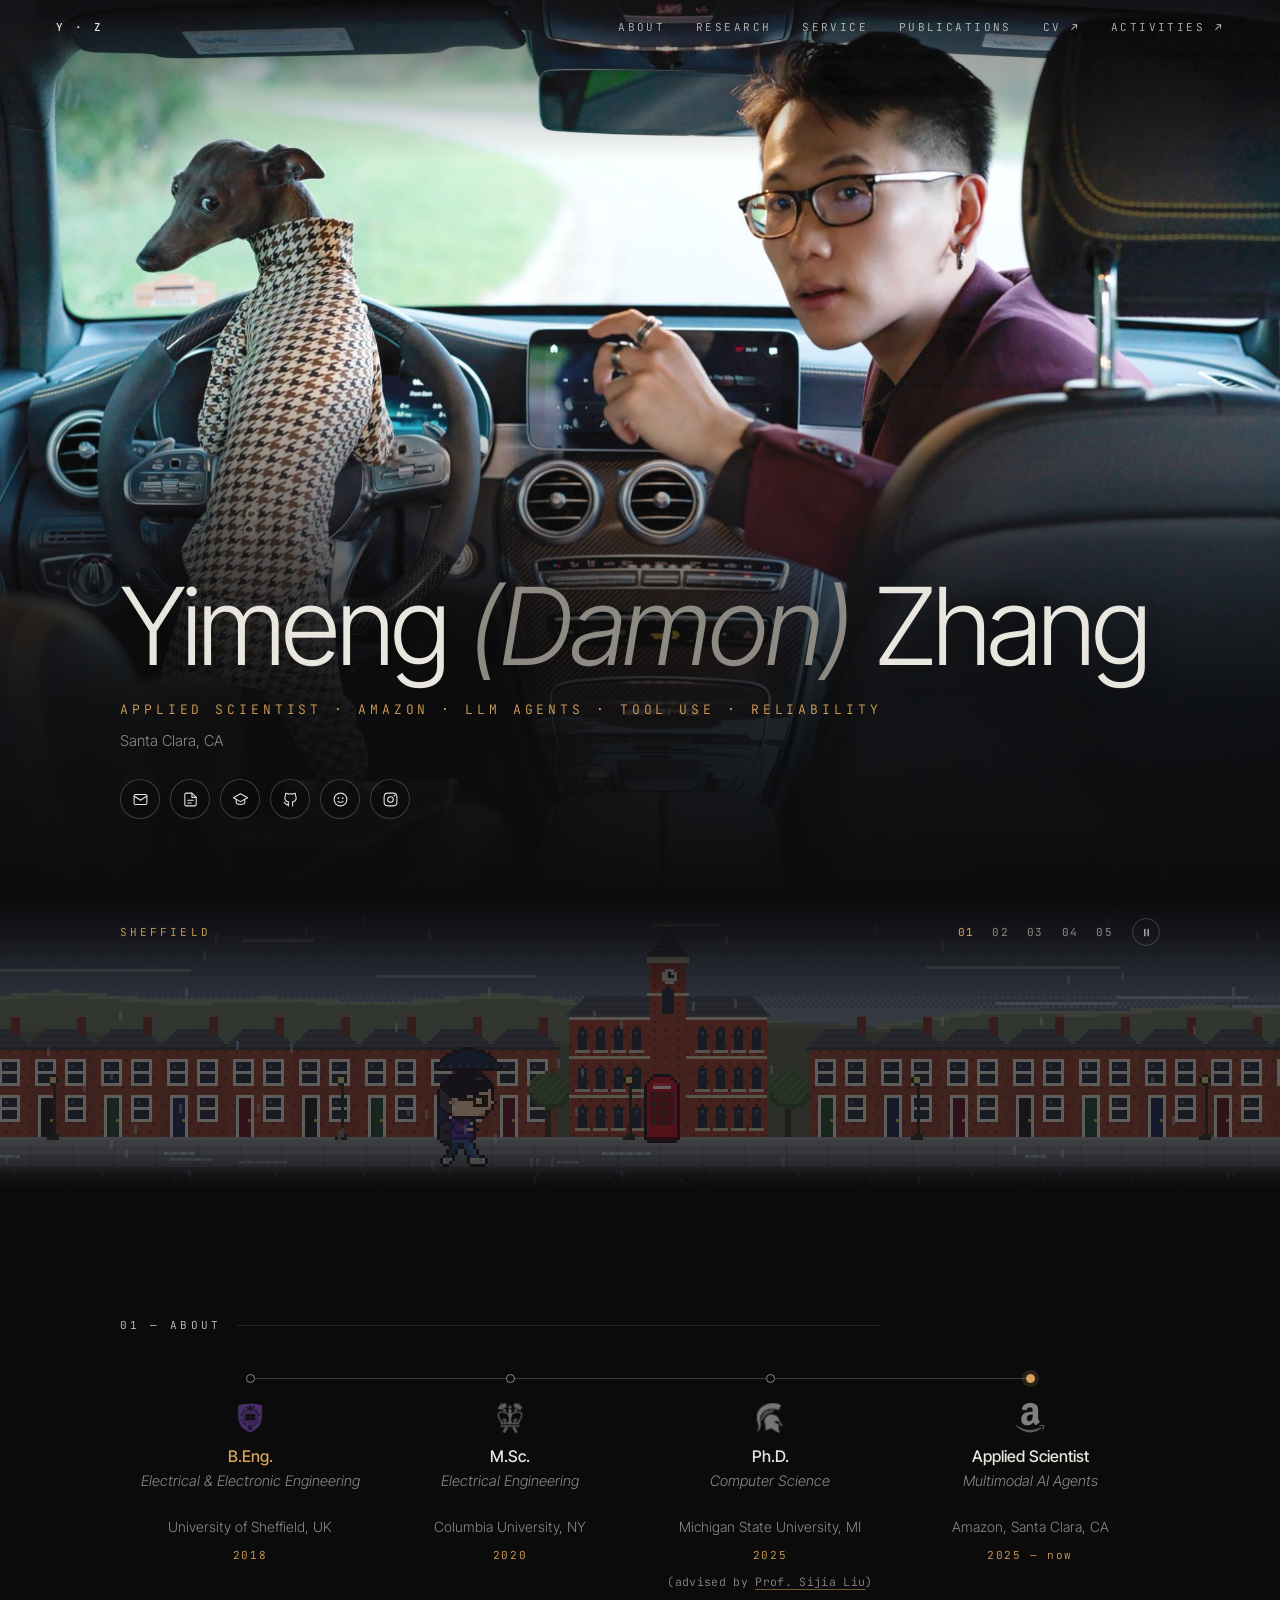
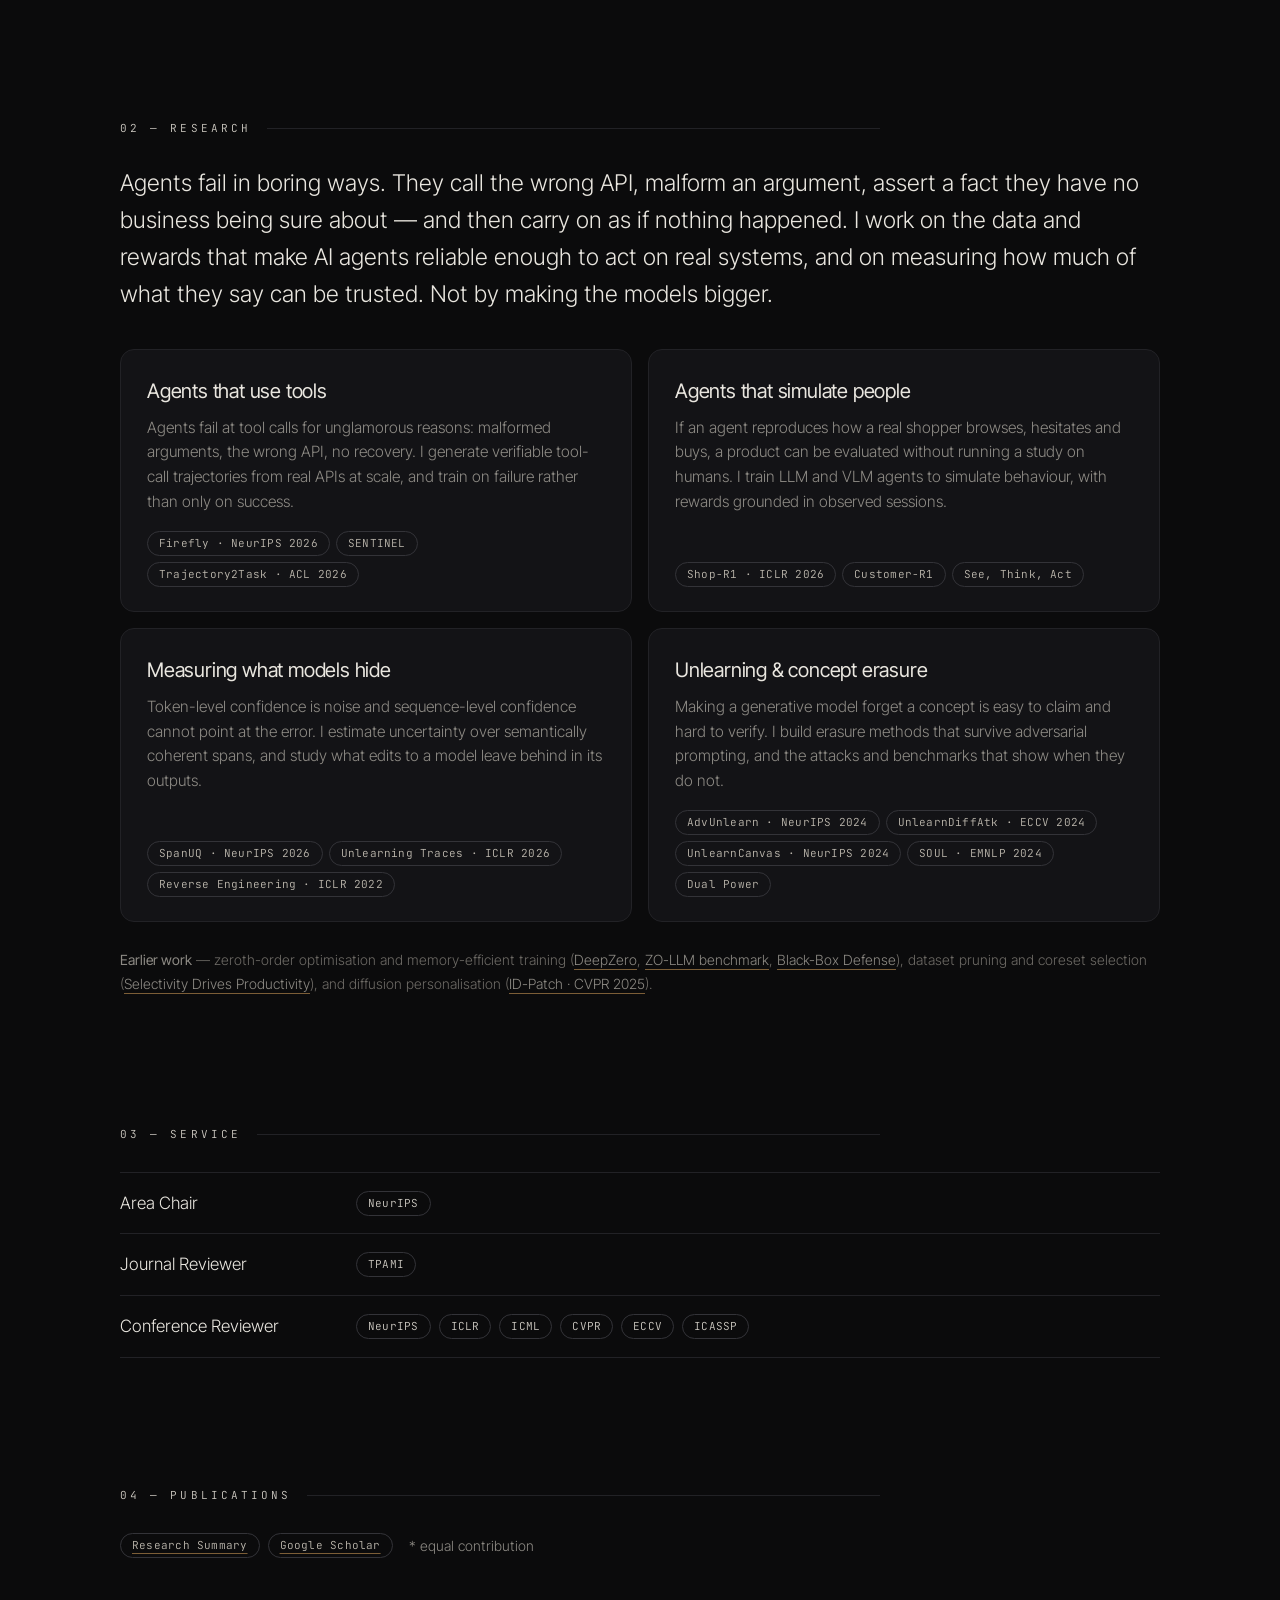
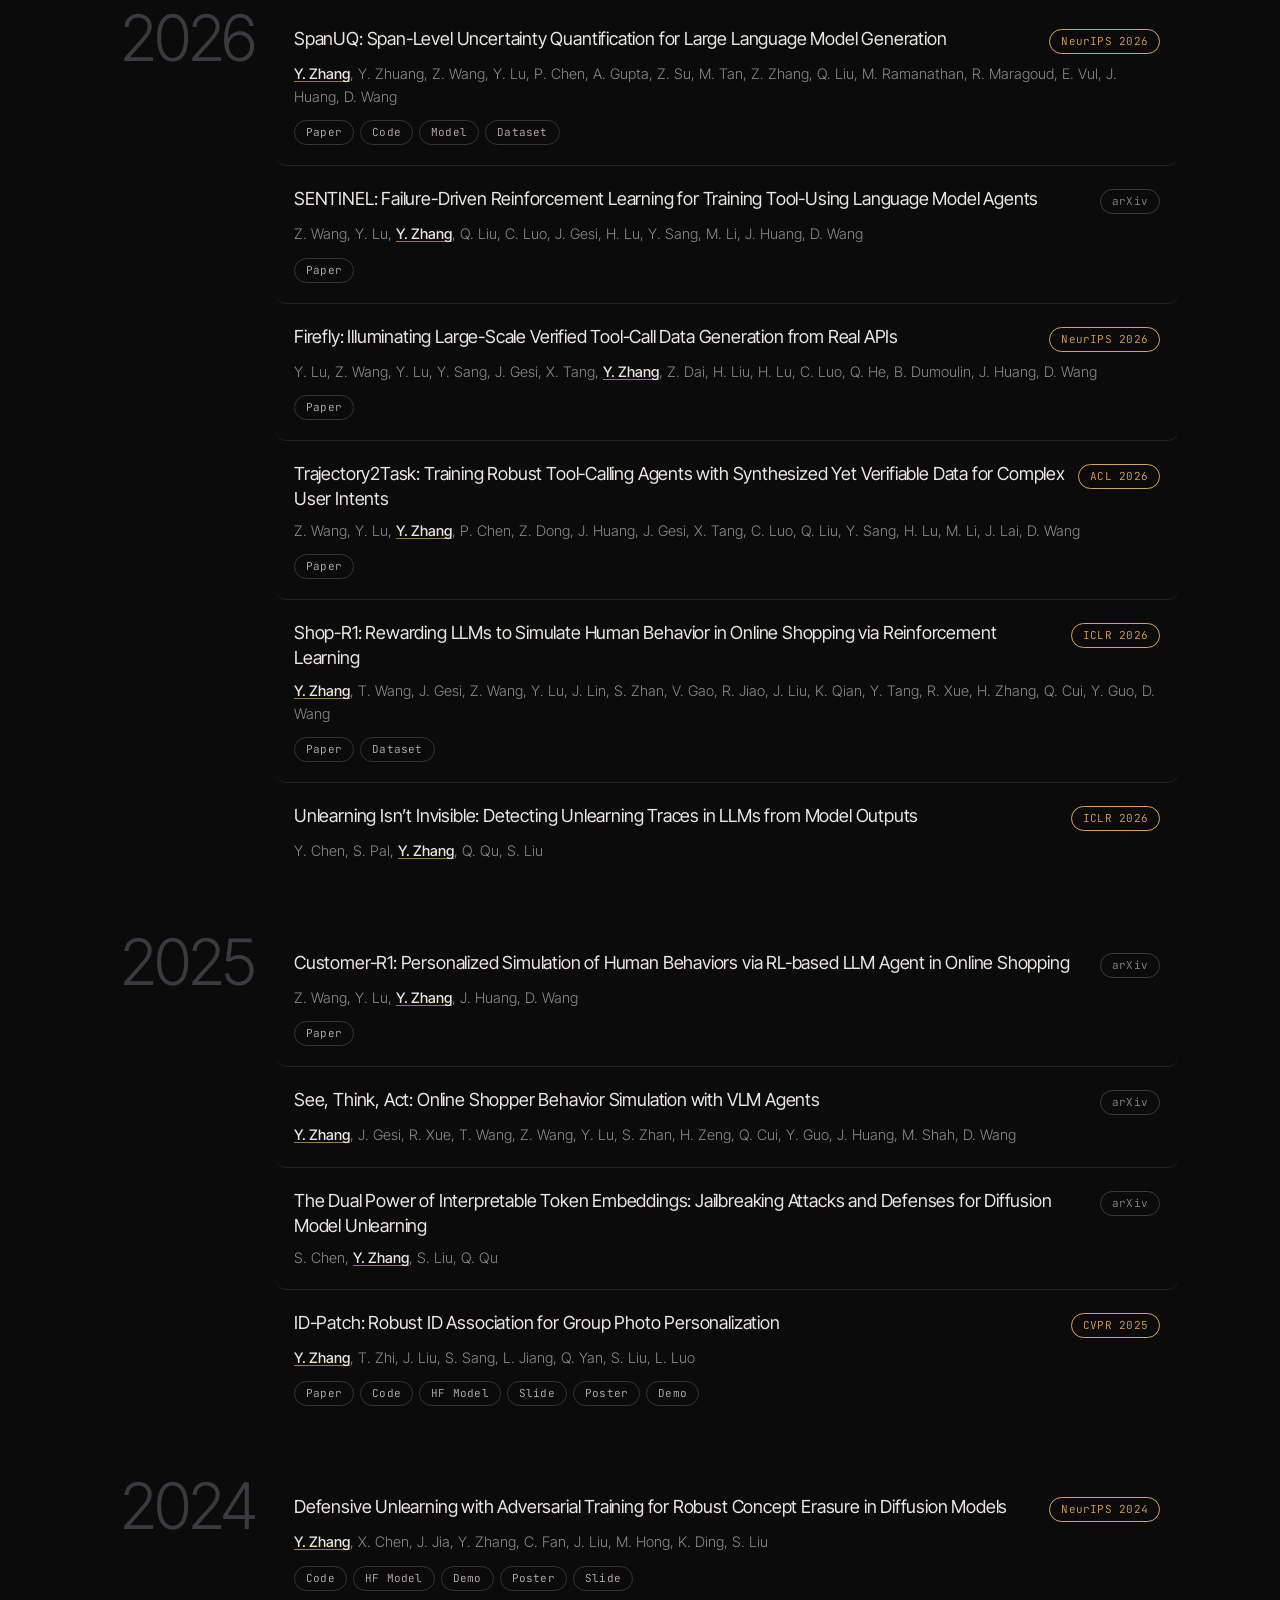
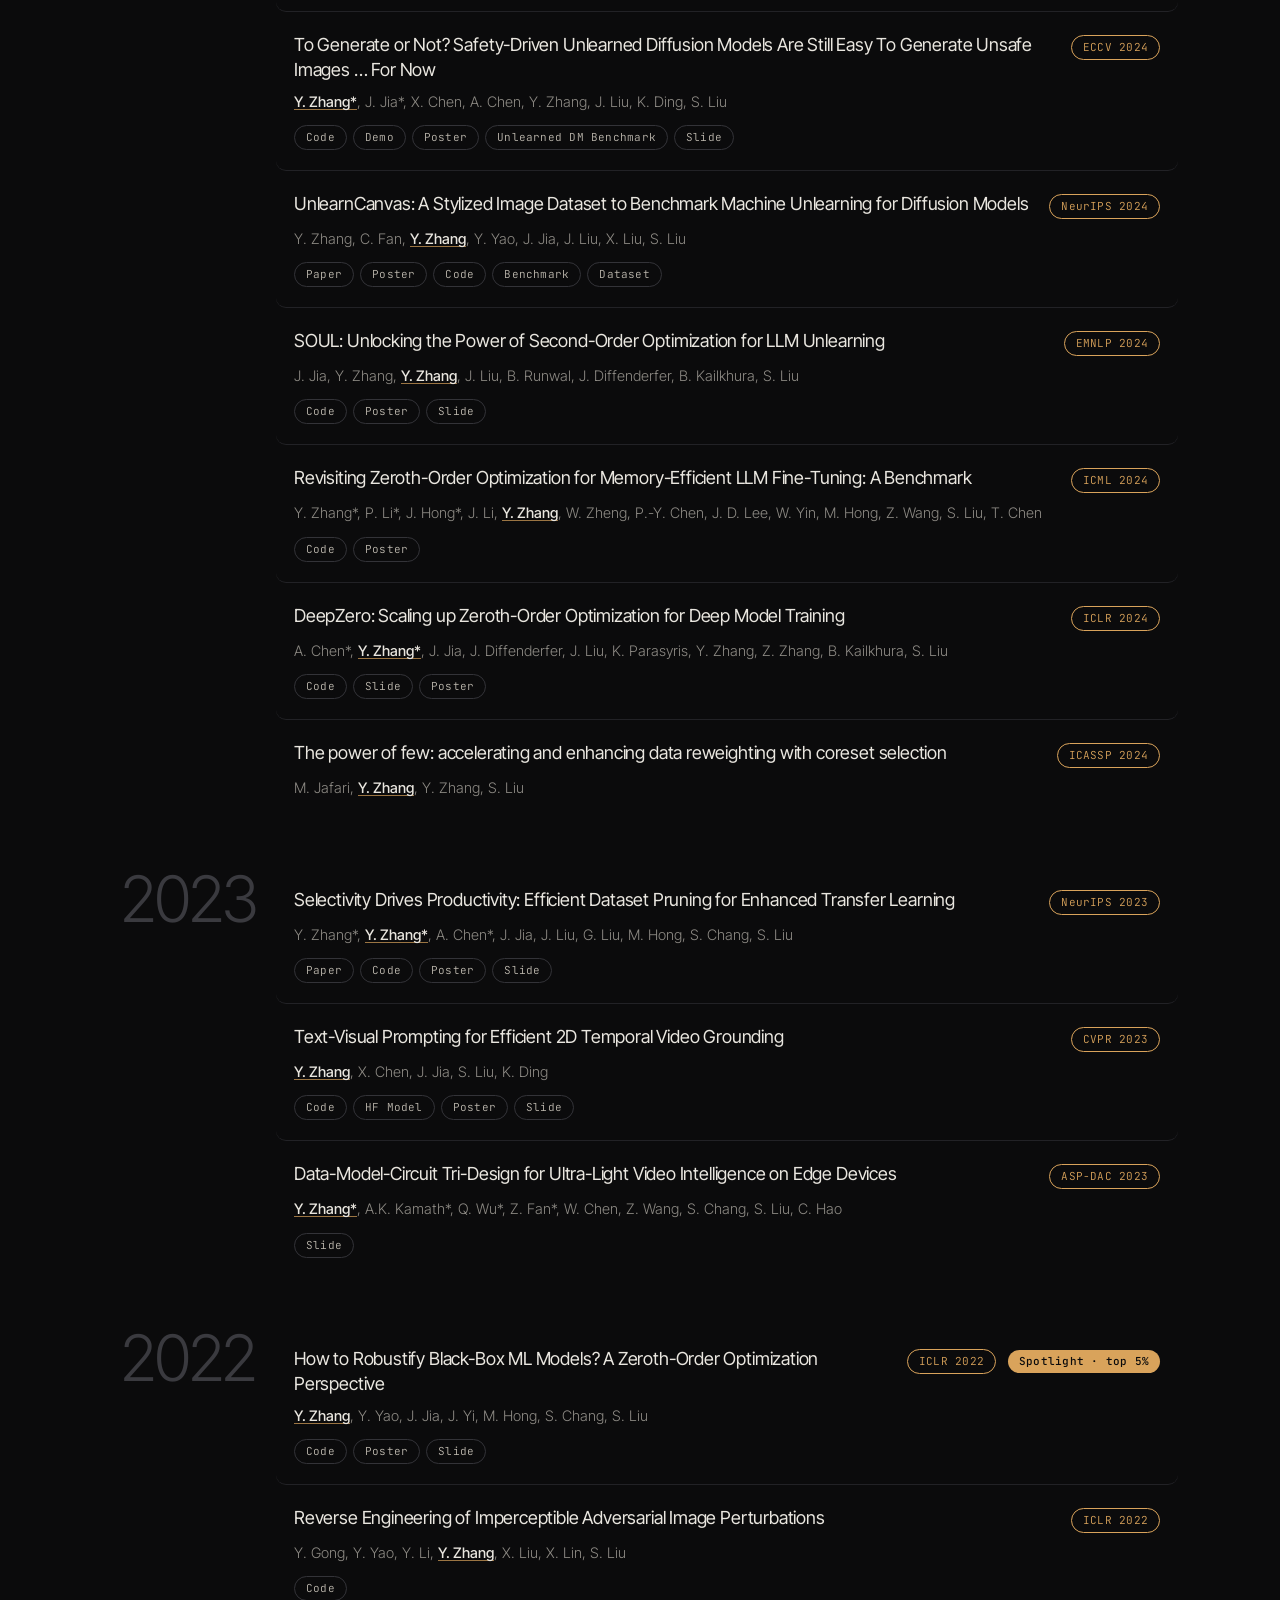
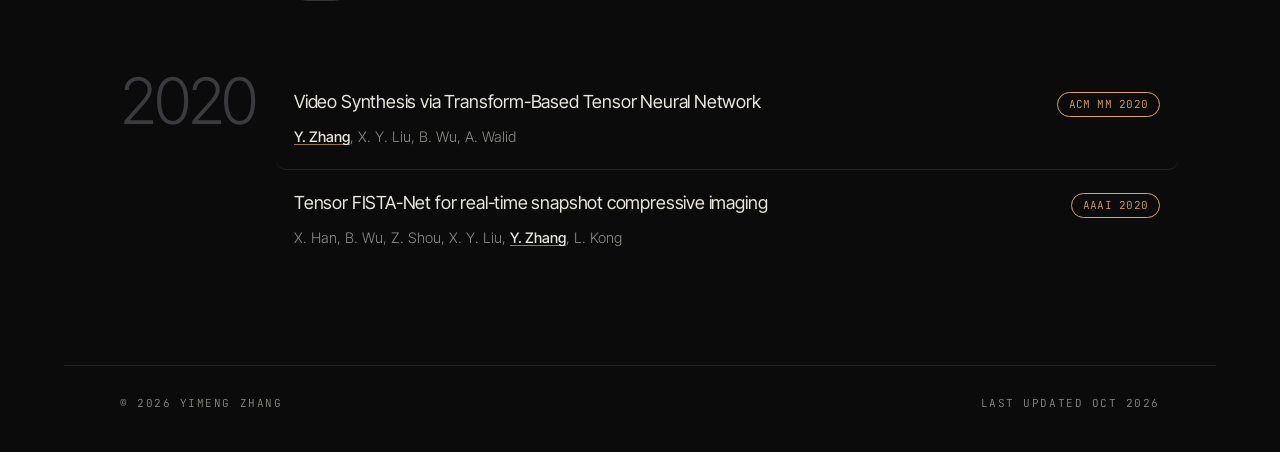
==== commit e1c54a4e: "feat(reel): Close the loop with chapter 5, to be continued in pencil" ====
--- a/index.html
+++ b/index.html
@@ -50,7 +50,7 @@
 
 <section id="reel" class="reel" aria-label="Life reel">
   <div class="reel-stage">
-    <canvas class="reel-canvas" role="img" aria-label="Pixel-art animation: a small Yimeng walks to the right through five chapters of life, from Sheffield and travels across Europe, to New York and Columbia, a PhD in Michigan, and California, with a dog alongside from 2019. To be continued."></canvas>
+    <canvas class="reel-canvas" role="img" aria-label="Pixel-art animation: a small Yimeng walks to the right through five chapters of life: Sheffield and travels across Europe; New York and Columbia; a PhD in Michigan and a road trip across America; and California, from the office to a ranch, the woods and the sea. A dog walks alongside from 2019. To be continued, in pencil."></canvas>
     <div class="reel-grain" aria-hidden="true"></div>
   </div>
   <div class="reel-ui">
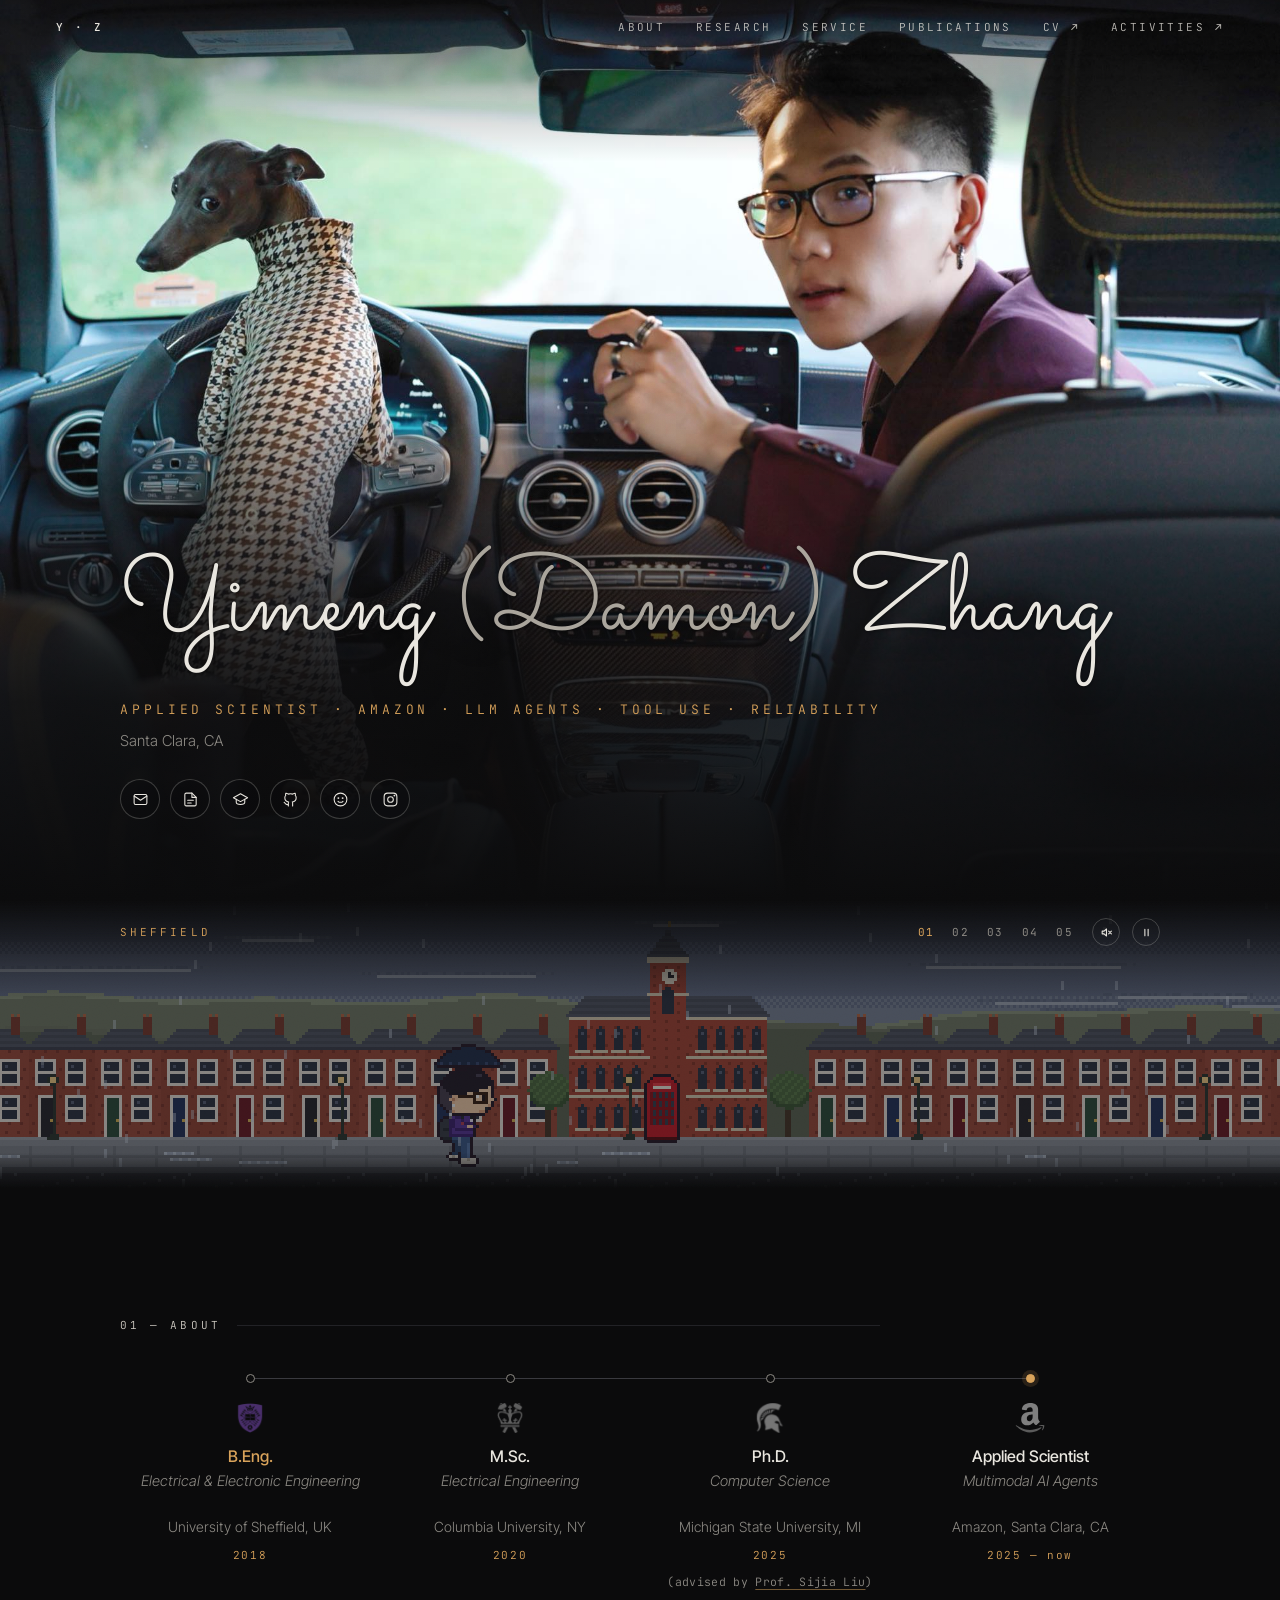
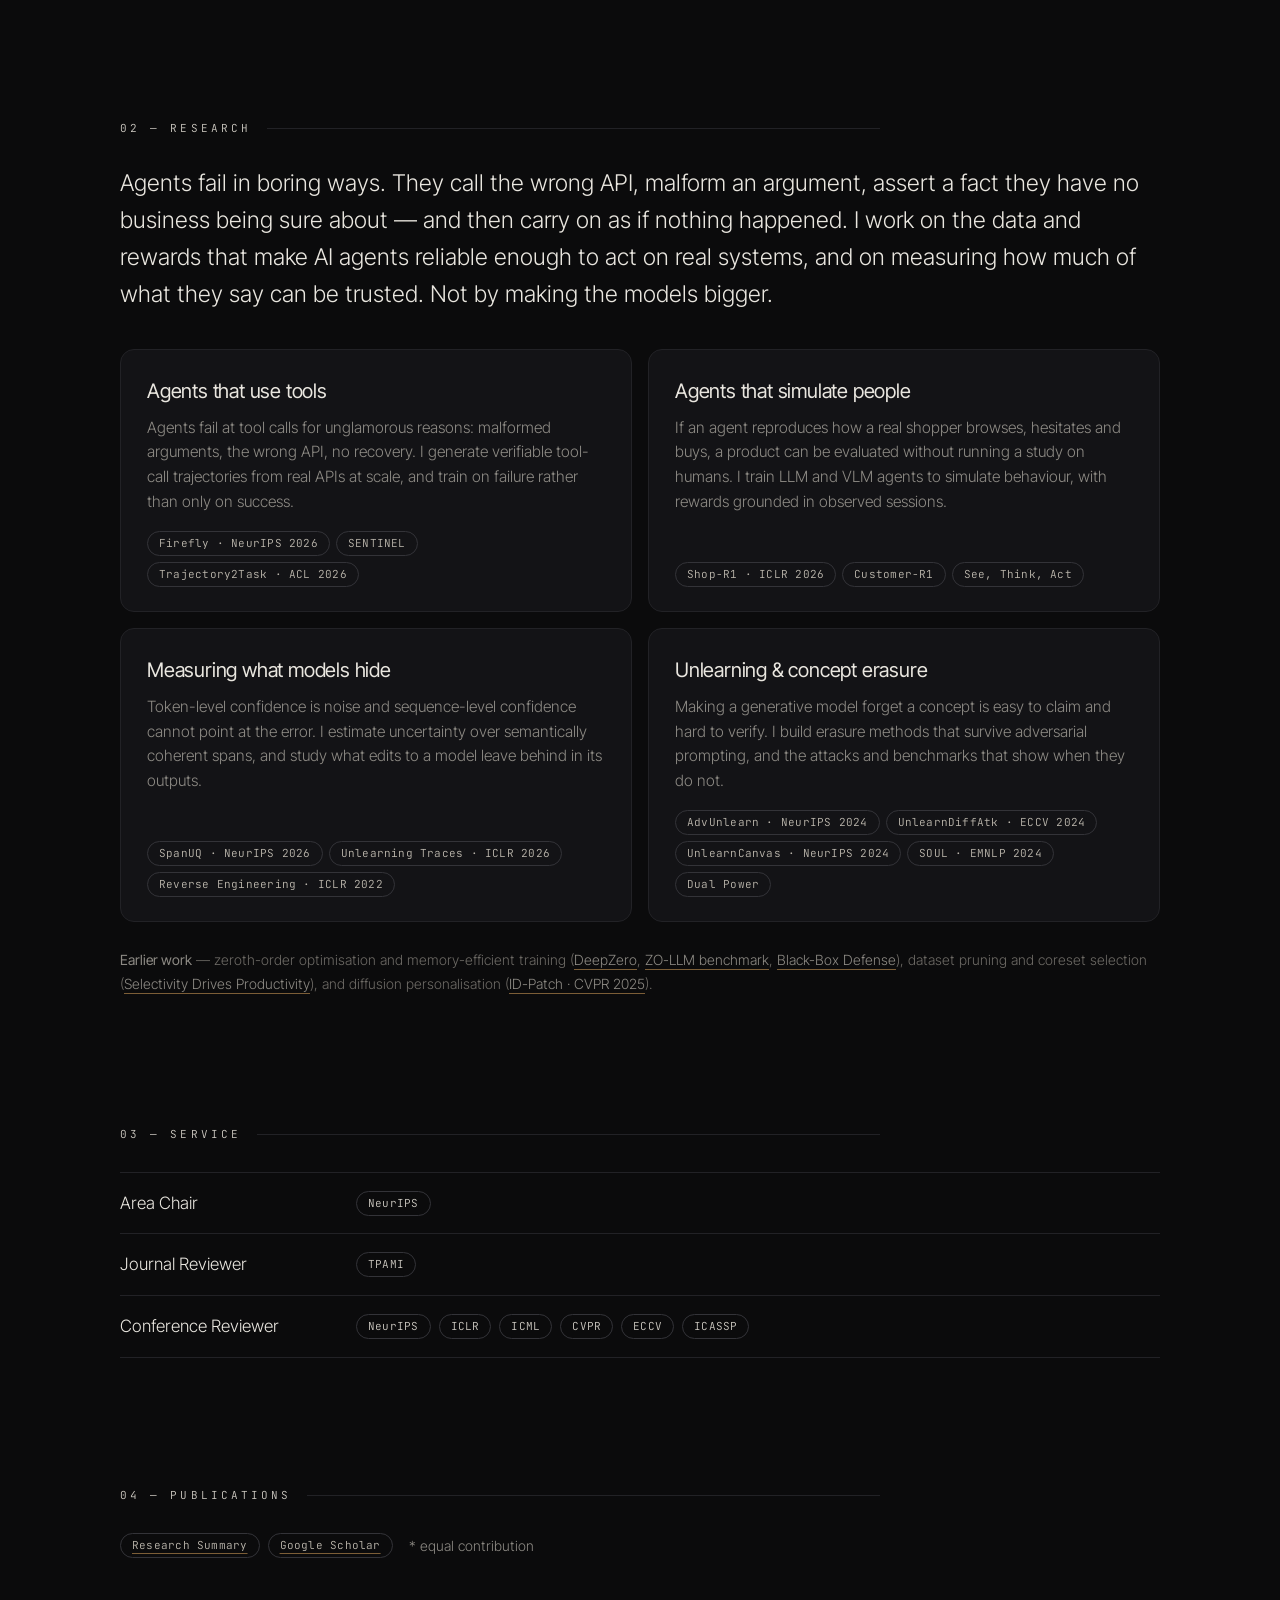
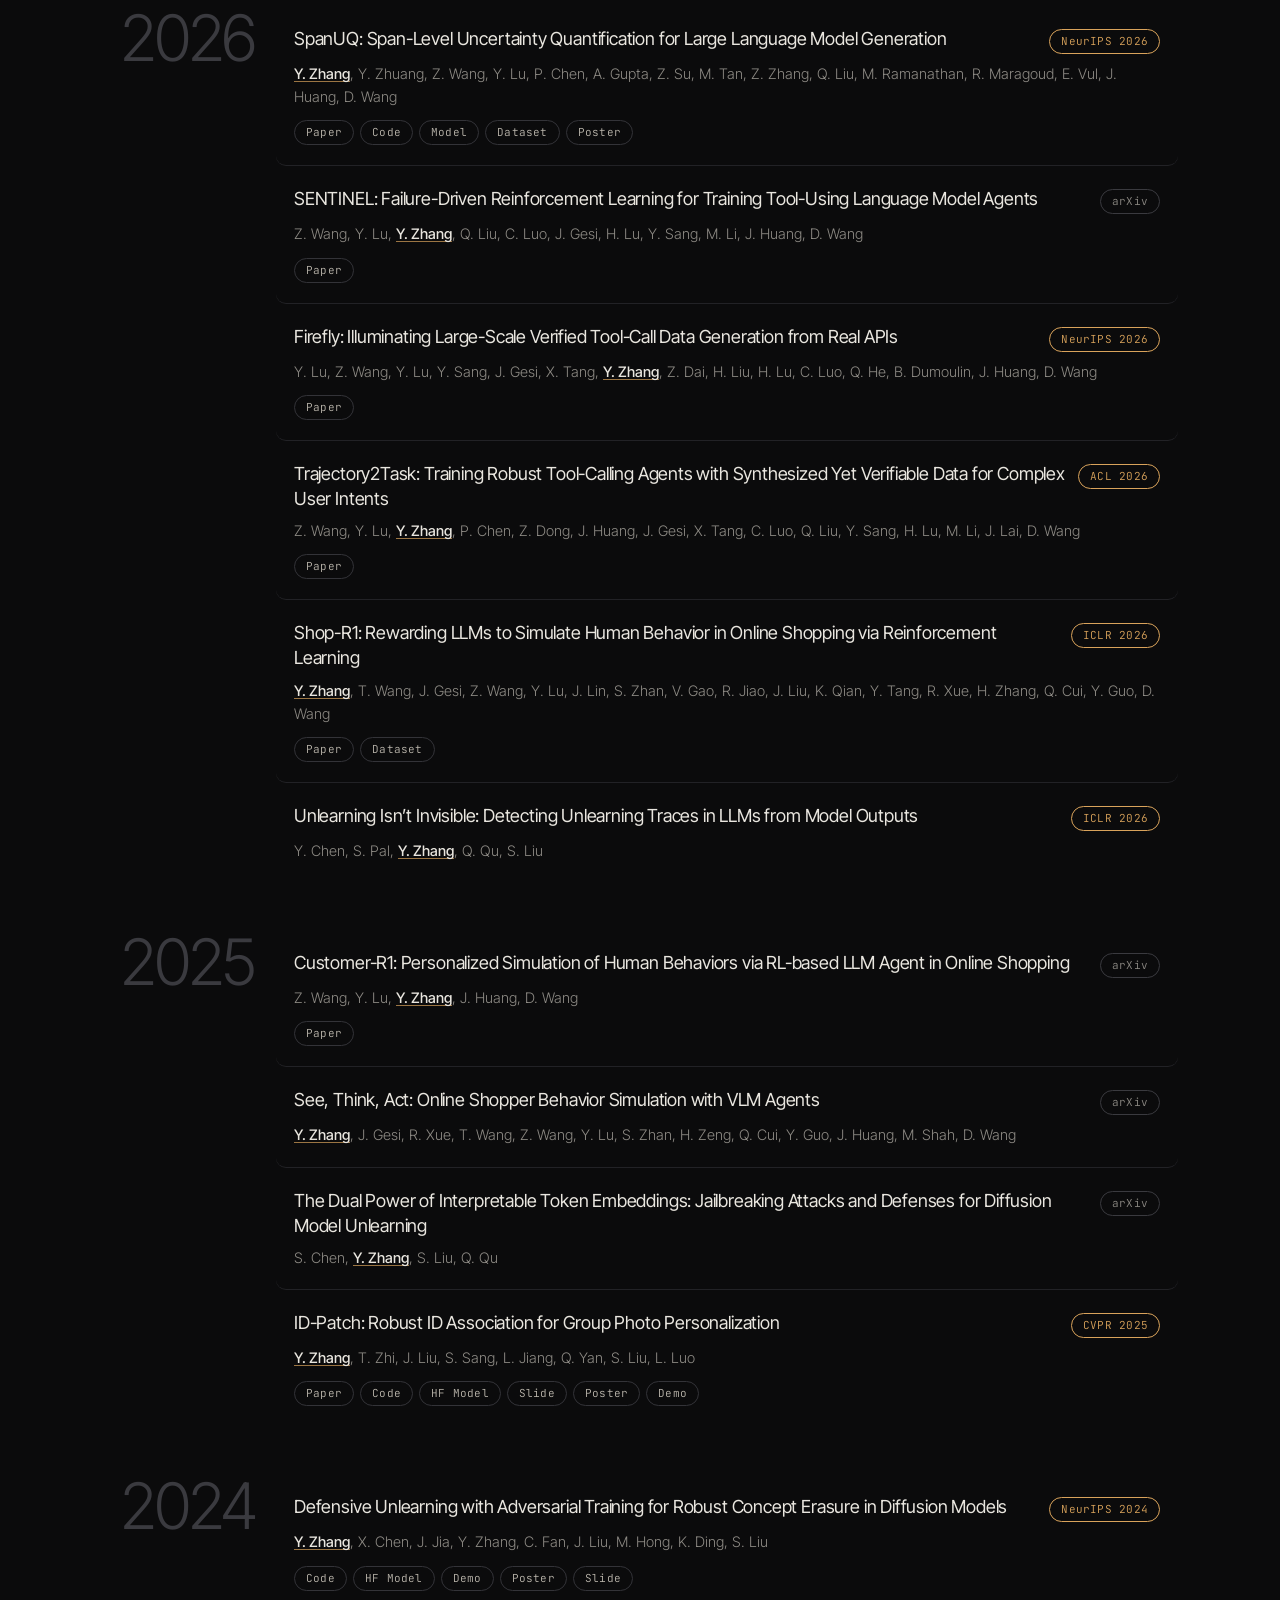
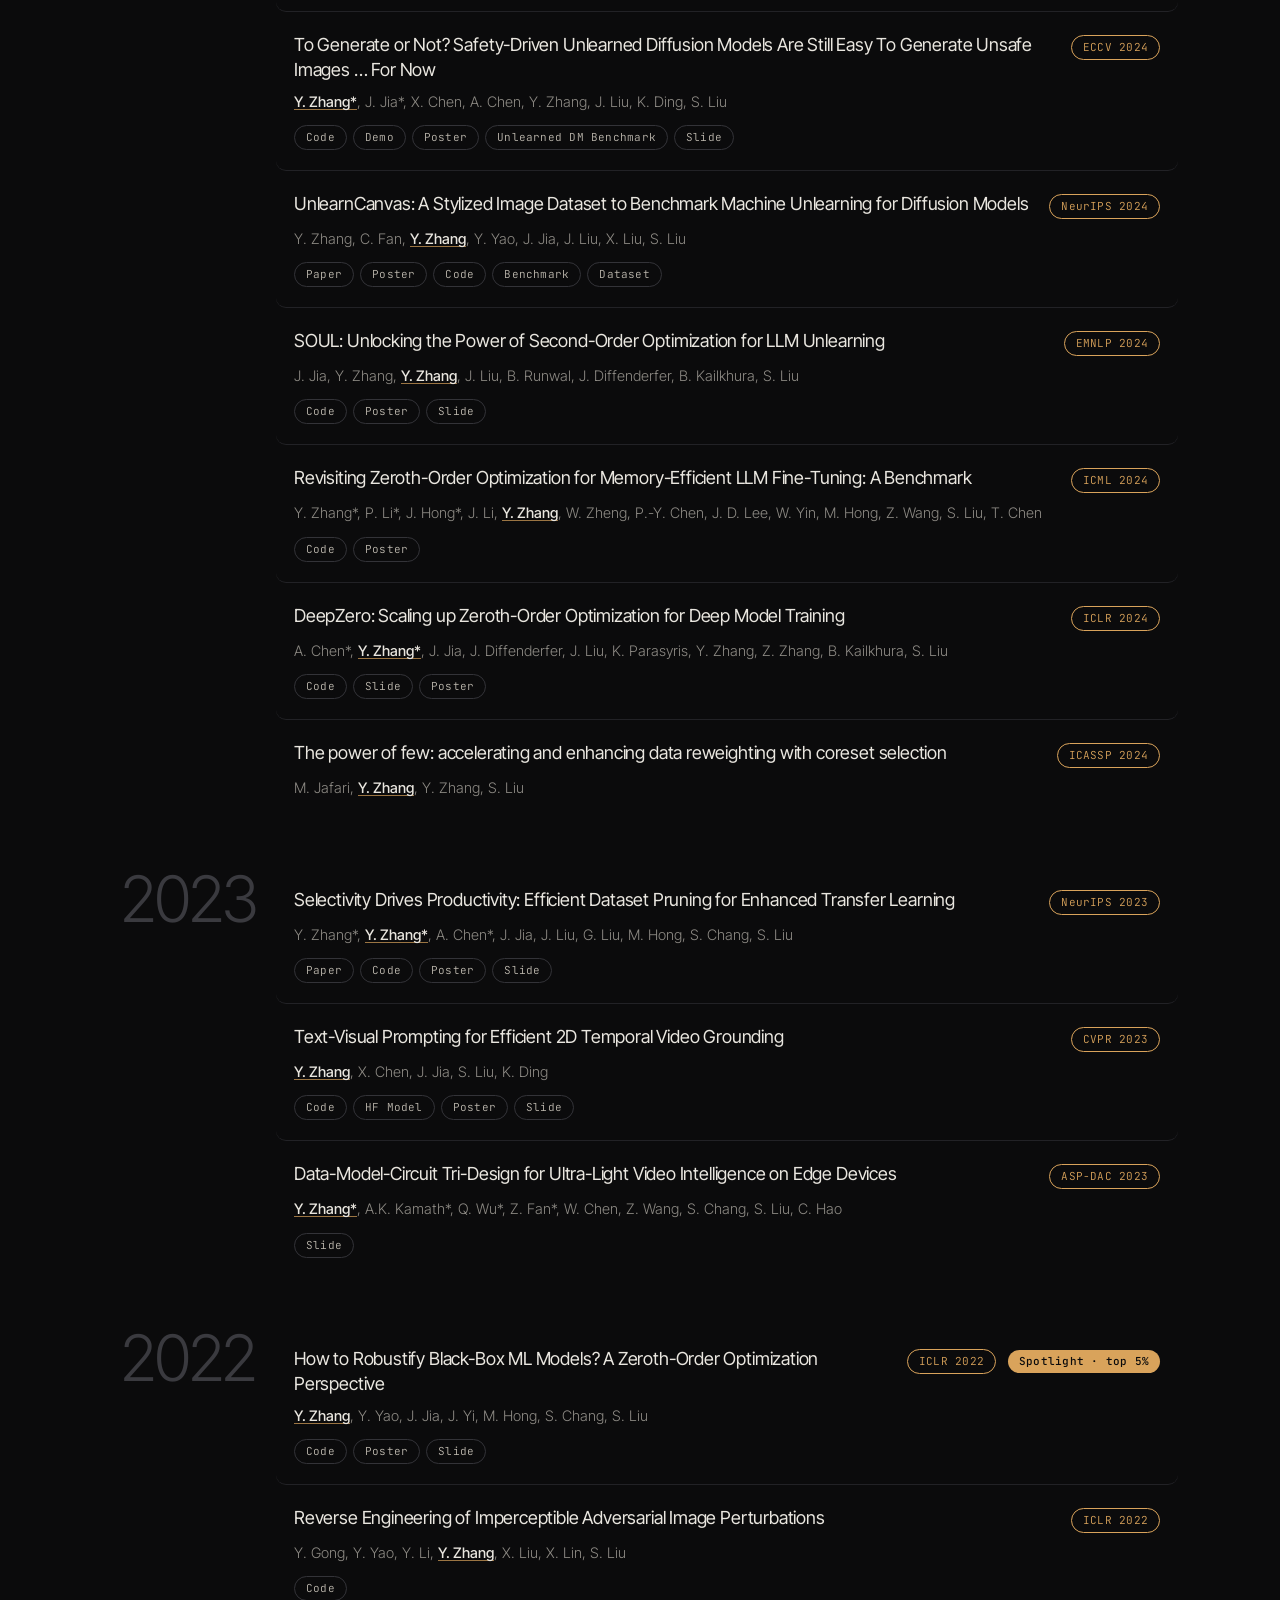
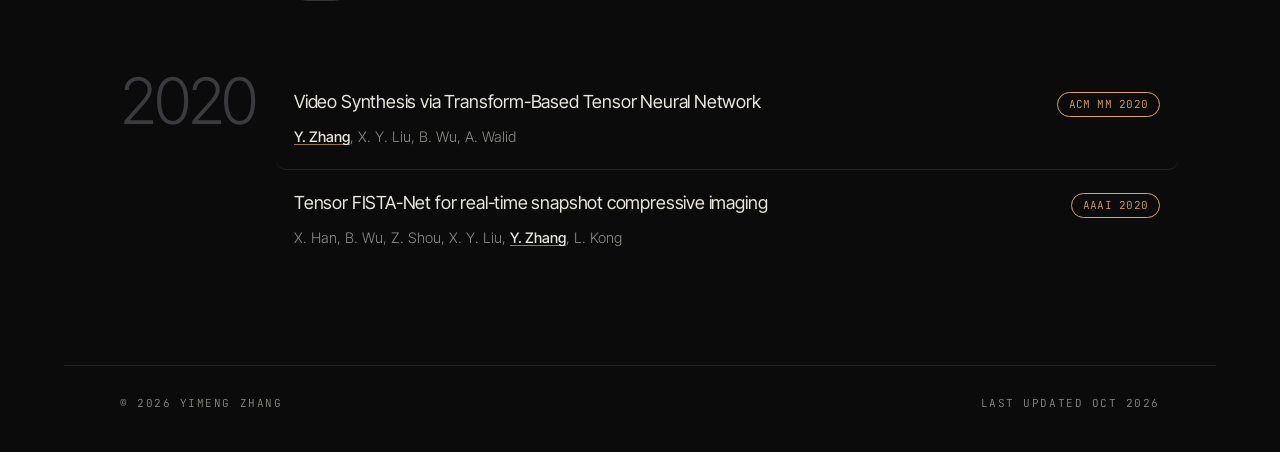
==== commit 594b9857: "feat(spanuq): Add the NeurIPS 2026 poster, linked from the homepage and project page" ====
--- a/index.html
+++ b/index.html
@@ -175,7 +175,7 @@
       <li class="pub">
         <div class="pub-head"><a class="pub-title" href="SpanUQ.html">SpanUQ: Span-Level Uncertainty Quantification for Large Language Model Generation</a><span class="venue">NeurIPS 2026</span></div>
         <p class="pub-authors"><b class="me">Y. Zhang</b>, Y. Zhuang, Z. Wang, Y. Lu, P. Chen, A. Gupta, Z. Su, M. Tan, Z. Zhang, Q. Liu, M. Ramanathan, R. Maragoud, E. Vul, J. Huang, D. Wang</p>
-        <div class="pub-links"><a class="pill" href="https://arxiv.org/abs/2607.05721">Paper</a><a class="pill" href="https://github.com/damon-demon/SpanUQ">Code</a><a class="pill" href="https://huggingface.co/DamonDemon/SpanUQ">Model</a><a class="pill" href="https://huggingface.co/datasets/DamonDemon/SpanUQ-Benchmark">Dataset</a></div>
+        <div class="pub-links"><a class="pill" href="https://arxiv.org/abs/2607.05721">Paper</a><a class="pill" href="https://github.com/damon-demon/SpanUQ">Code</a><a class="pill" href="https://huggingface.co/DamonDemon/SpanUQ">Model</a><a class="pill" href="https://huggingface.co/datasets/DamonDemon/SpanUQ-Benchmark">Dataset</a><a class="pill" href="links/NeurIPS2026_SpanUQ_poster.pdf">Poster</a></div>
       </li>
       <li class="pub">
         <div class="pub-head"><a class="pub-title" href="https://arxiv.org/abs/2606.12908">SENTINEL: Failure-Driven Reinforcement Learning for Training Tool-Using Language Model Agents</a><span class="venue arxiv">arXiv</span></div>
--- a/style.css
+++ b/style.css
@@ -1,4 +1,11 @@
 /* Homepage — dark cinematic. Accent is the only color. */
+/* The name in the hero is handwritten: Sacramento, served from this site (SIL Open Font License,
+   fonts/Sacramento-OFL.txt). */
+@font-face {
+  font-family: 'Sacramento';
+  src: url(fonts/sacramento.woff2) format('woff2');
+  font-weight: 400; font-style: normal; font-display: block;
+}
 :root {
   --bg: #0b0b0c;
   --surface: #131316;
@@ -9,6 +16,7 @@
   --accent: #d9a35b;
   --sans: 'Inter Tight', system-ui, -apple-system, sans-serif;
   --mono: 'JetBrains Mono', ui-monospace, Menlo, monospace;
+  --script: 'Sacramento', 'Inter Tight', cursive;
   --wrap: 1040px;
   --gutter: clamp(20px, 5vw, 56px);
 }
@@ -85,13 +93,16 @@
   width: 100%; max-width: calc(var(--wrap) + 2 * var(--gutter));
   margin: 0 auto; padding: 0 var(--gutter) clamp(48px, 9vh, 96px);
 }
+/* A script is never tightened or slanted (its letters join), and its tall loops and long tails need
+   more room than the sans did. The second shadow keeps the thin strokes clear of the photo, and the
+   aside is a lighter grey than --muted, which is too faint in so fine a line. */
 .hero h1 {
-  font-weight: 300;
-  text-shadow: 0 2px 30px rgba(11, 11, 12, .45);
-  font-size: clamp(46px, 8.4vw, 124px);
-  line-height: .95; letter-spacing: -.045em;
-}
-.hero .aka { font-style: italic; color: var(--muted); letter-spacing: -.03em; }
+  font-family: var(--script); font-weight: 400;
+  text-shadow: 0 2px 30px rgba(11, 11, 12, .45), 0 1px 3px rgba(11, 11, 12, .6);
+  font-size: clamp(54px, 8.4vw, 124px);
+  line-height: 1.05; padding-bottom: .12em;
+}
+.hero .aka { color: #aaa59c; }
 .hero-role {
   margin-top: 22px;
   font-family: var(--mono); font-size: clamp(10.5px, 1.1vw, 13px);
@@ -144,12 +155,12 @@
 }
 .reel-nav button:hover, .reel-nav button[aria-current="true"] { color: var(--accent); }
 .reel-nav button:focus-visible { outline: 2px solid var(--accent); outline-offset: 3px; border-radius: 4px; }
-.reel-nav .reel-pause {
+.reel-nav .reel-pause, .reel-nav .reel-sound {
   display: grid; place-items: center; width: 28px; height: 28px; padding: 0; margin-left: 8px;
   border: 1px solid rgba(233, 230, 223, .22); border-radius: 50%; color: var(--text);
 }
-.reel-nav .reel-pause:hover { border-color: var(--accent); color: var(--accent); }
-.reel-pause svg { width: 13px; height: 13px; fill: none; stroke: currentColor; stroke-width: 2; stroke-linecap: round; stroke-linejoin: round; }
+.reel-nav .reel-pause:hover, .reel-nav .reel-sound:hover, .reel-nav .reel-sound[aria-pressed="true"] { border-color: var(--accent); color: var(--accent); }
+.reel-pause svg, .reel-sound svg { width: 13px; height: 13px; fill: none; stroke: currentColor; stroke-width: 2; stroke-linecap: round; stroke-linejoin: round; }
 
 /* ---------- Sections ---------- */
 main { max-width: calc(var(--wrap) + 2 * var(--gutter)); margin: 0 auto; padding: 0 var(--gutter); }
@@ -333,7 +344,7 @@
   .reel-ui { padding: 12px 18px 0; }
   .reel-caption { font-size: 10px; letter-spacing: .2em; }
   .reel-nav button { padding: 5px 4px; font-size: 10px; }
-  .reel-nav .reel-pause { width: 24px; height: 24px; margin-left: 4px; }
+  .reel-nav .reel-pause, .reel-nav .reel-sound { width: 24px; height: 24px; margin-left: 4px; }
   .nav-anchor { display: none; }
   .hero {
     background:
